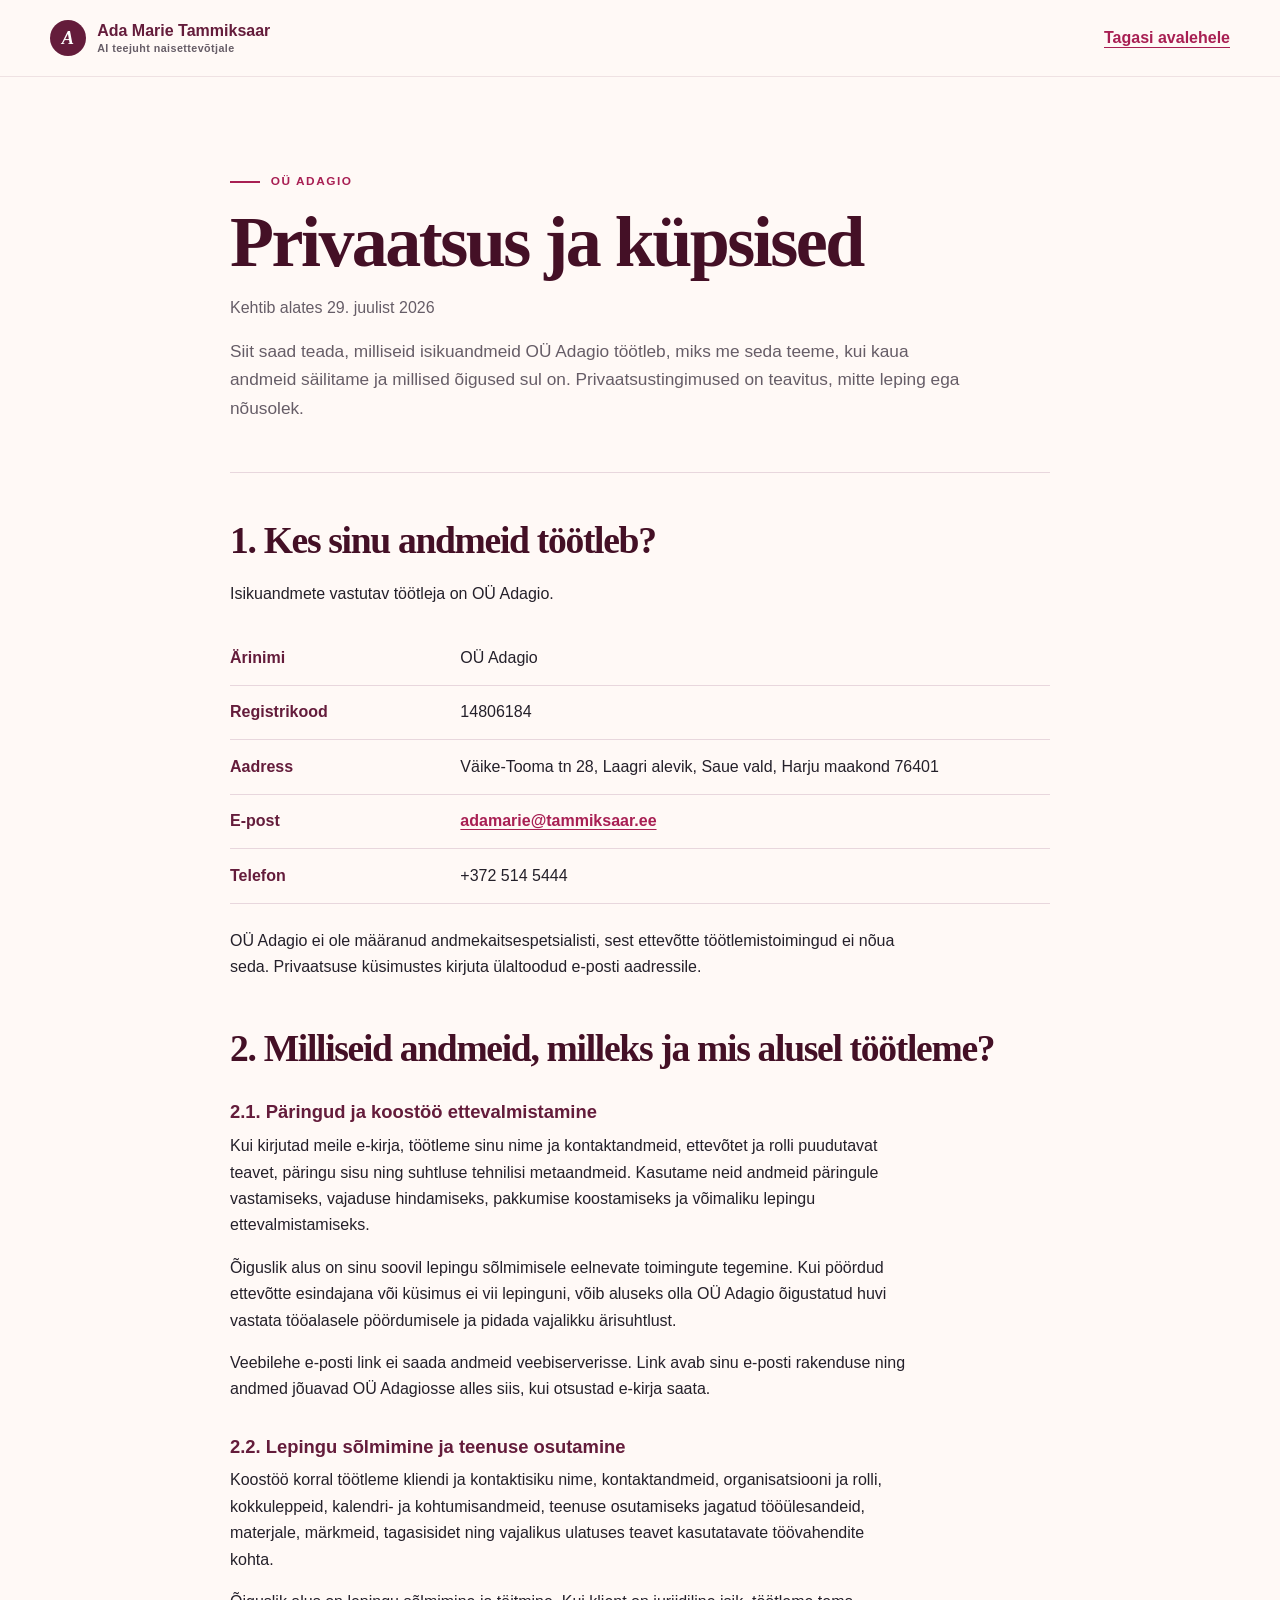
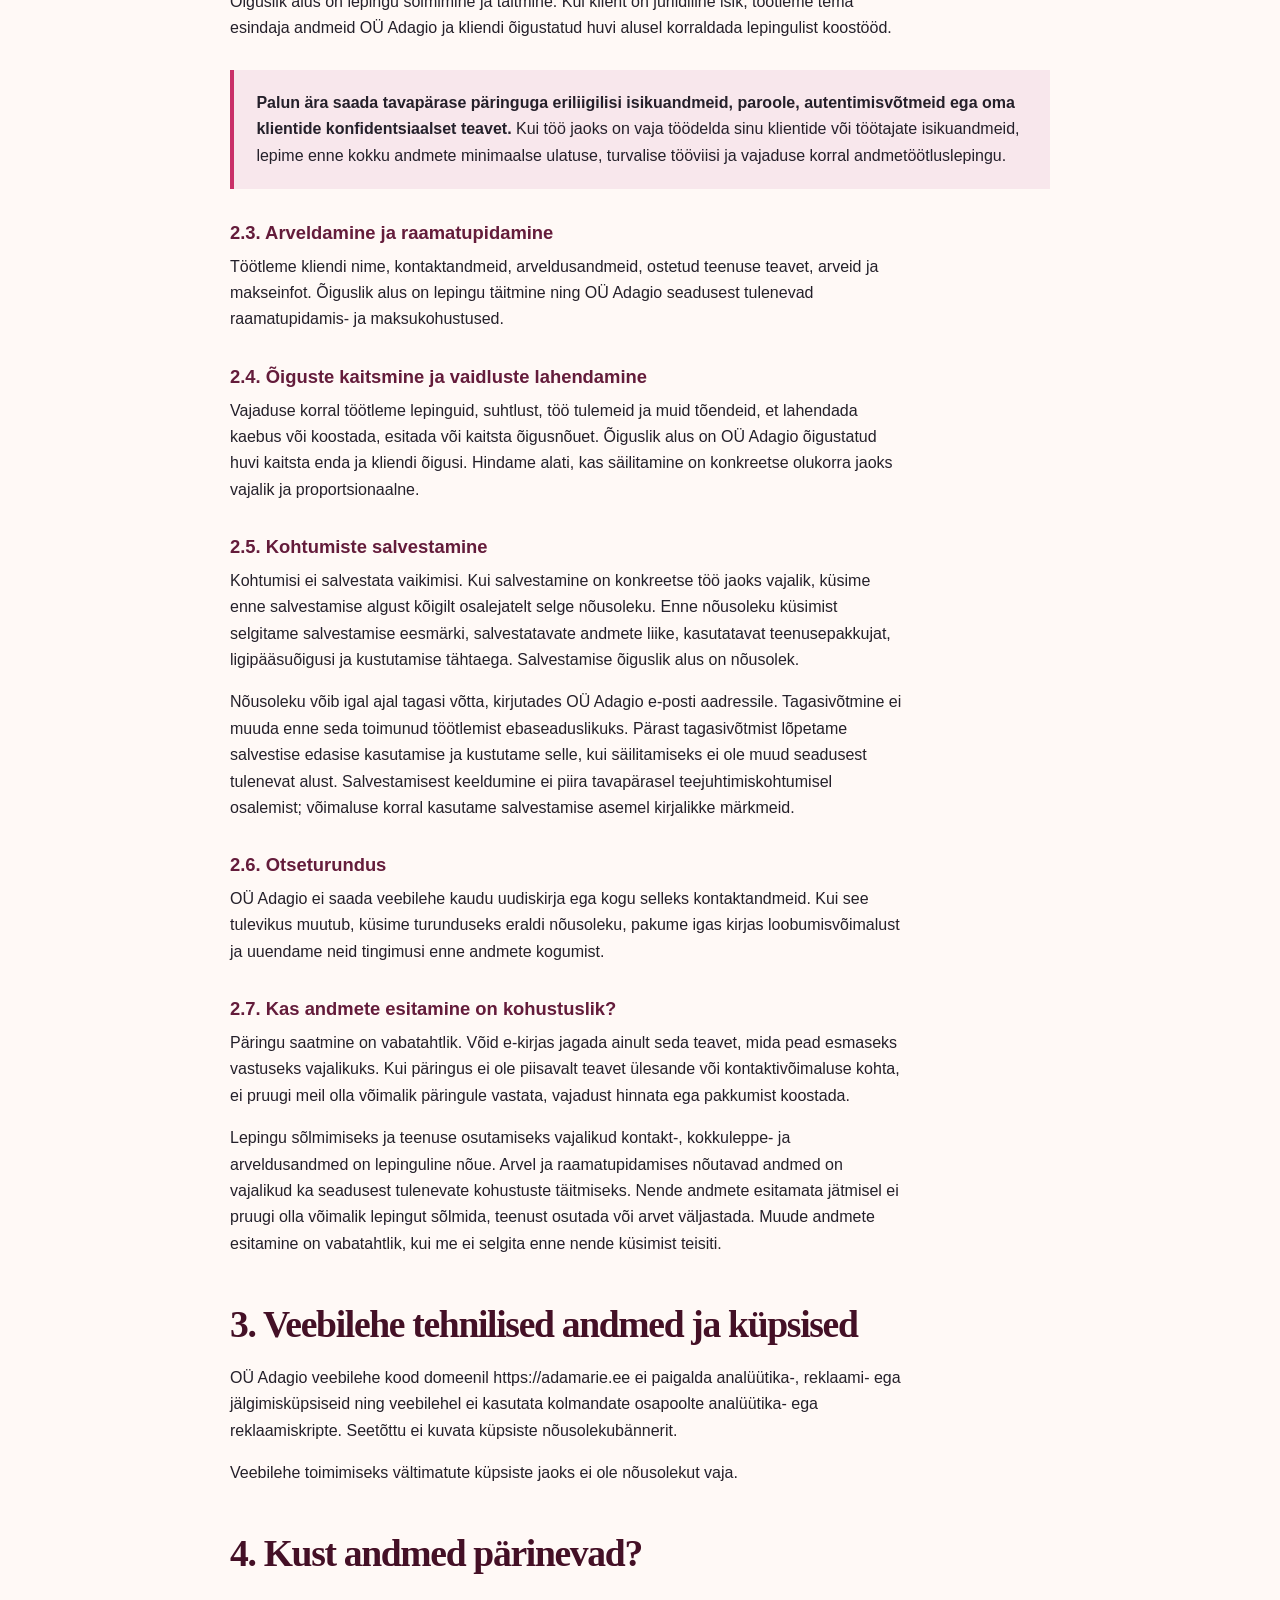
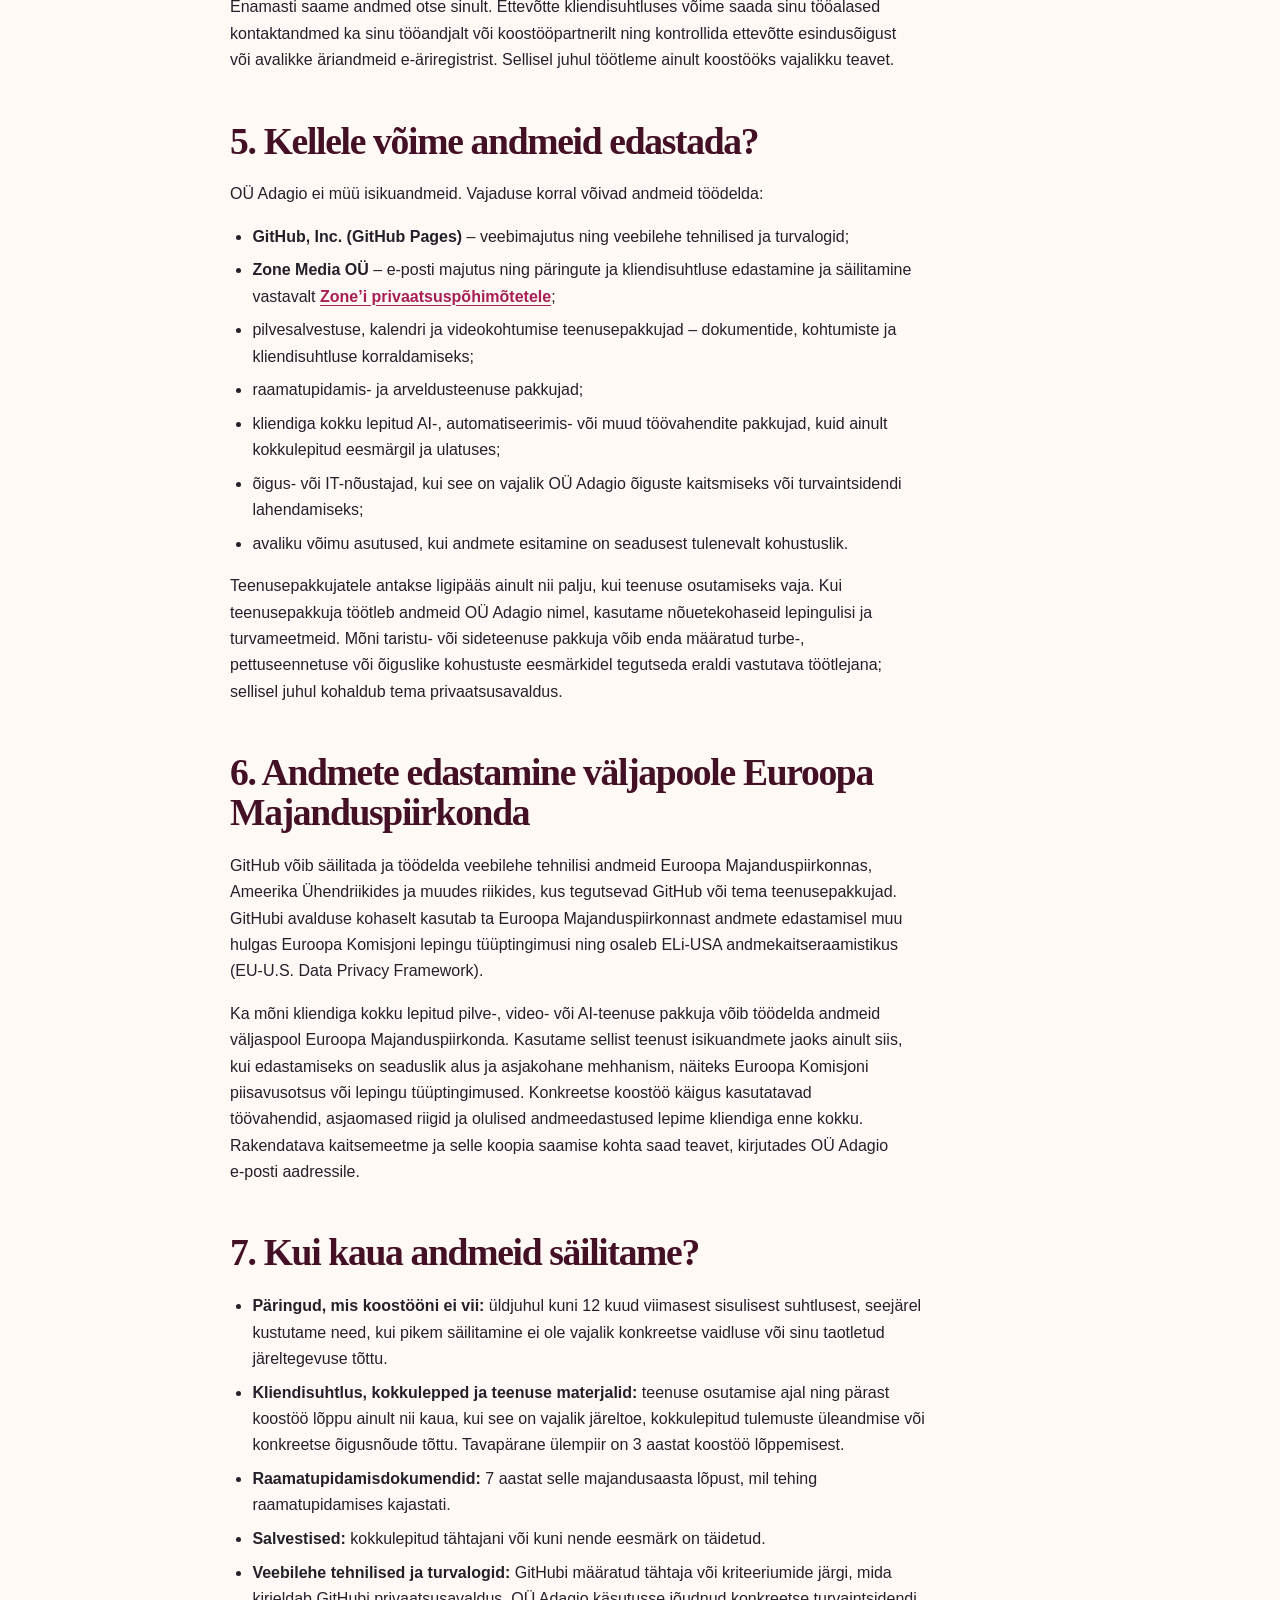
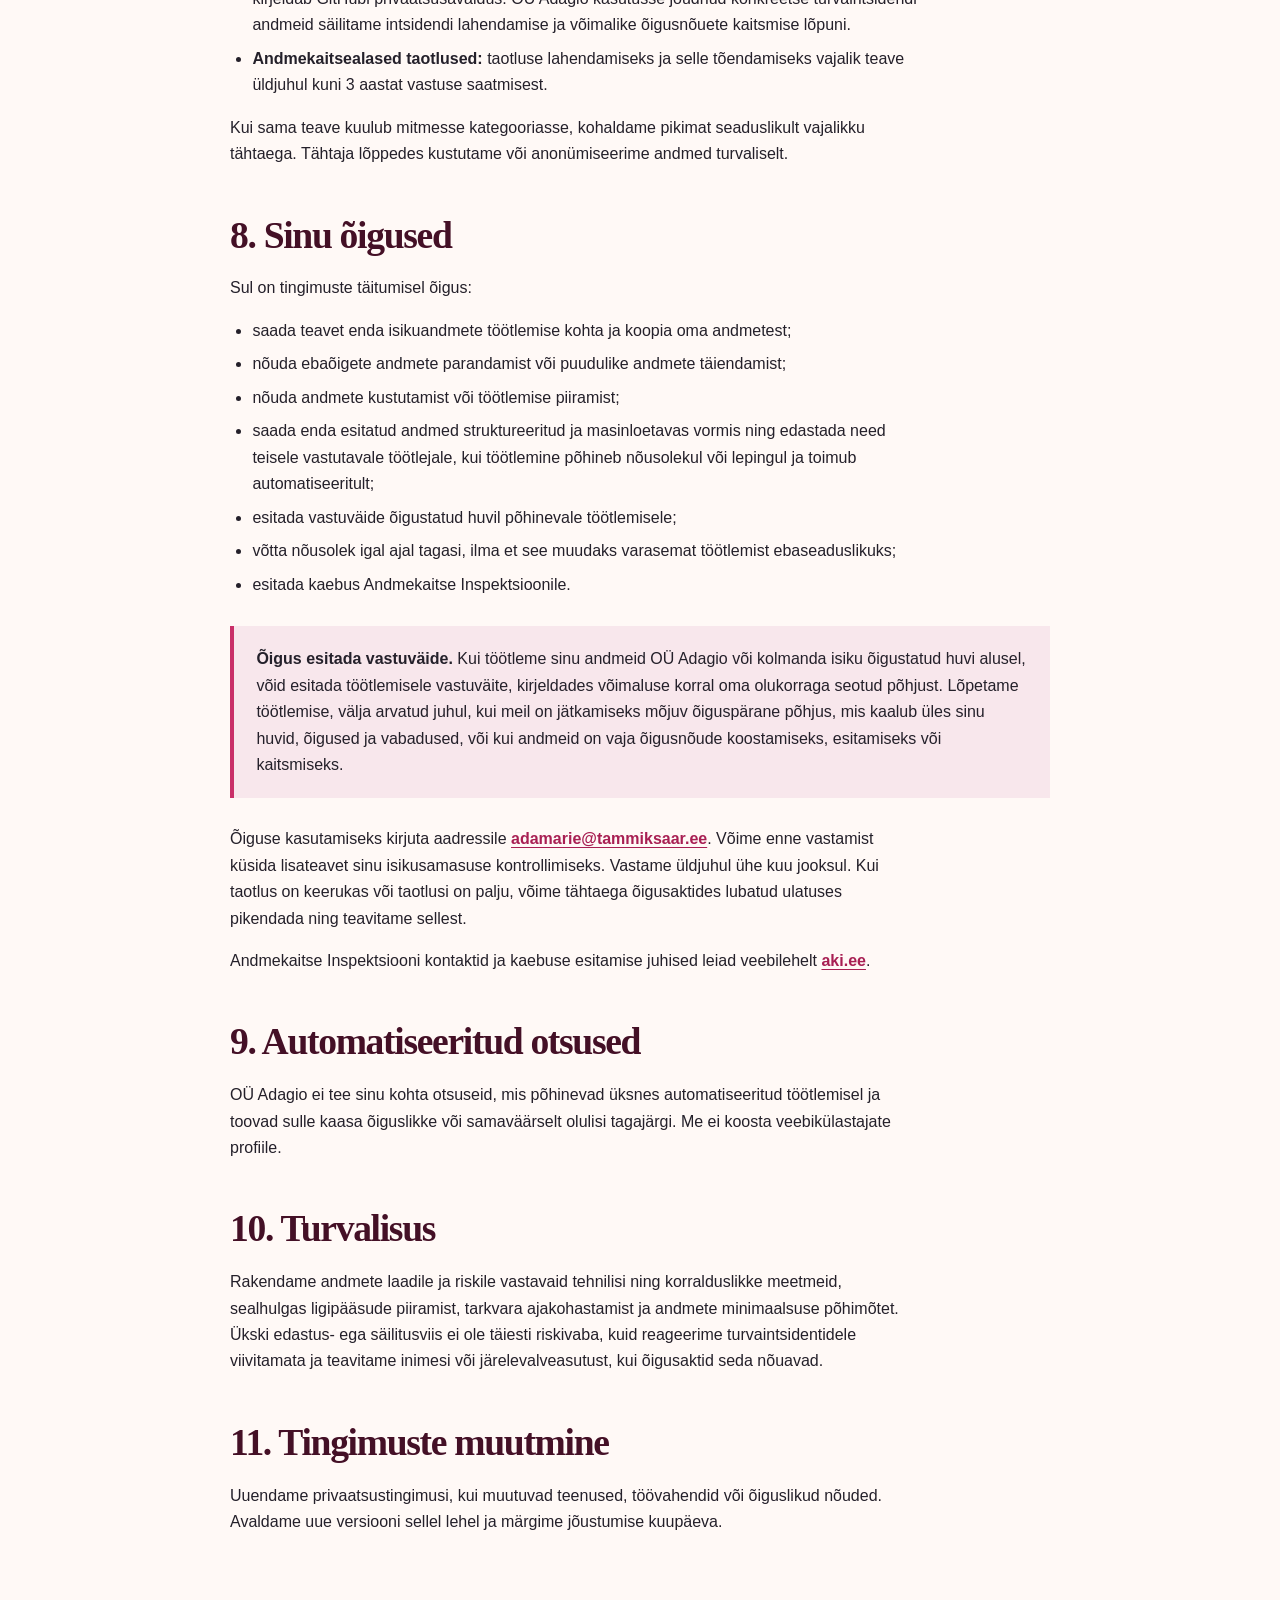
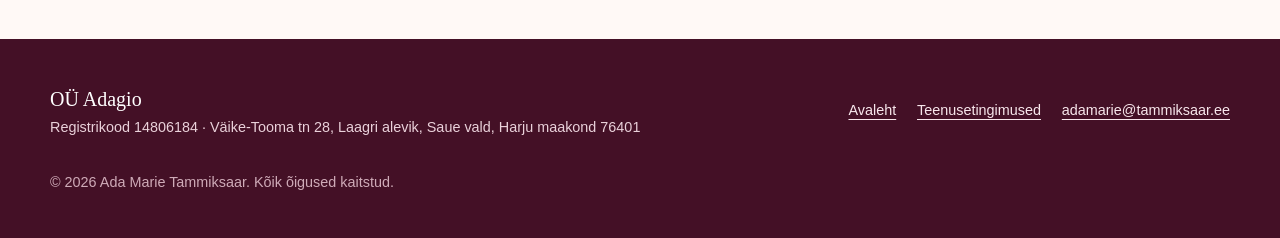
==== privaatsus.html @ 2cae9fe2 "Update index, privacy, and service terms: Revise titles and descriptions for clarity and consistency" ====
<!doctype html>
<html lang="et">
  <head>
    <meta charset="utf-8" />
    <meta name="viewport" content="width=device-width, initial-scale=1" />
    <title>Privaatsus ja küpsised | Ada Marie Tammiksaar</title>
    <meta
      name="description"
      content="OÜ Adagio privaatsustingimused: kuidas töötleme päringute, kliendisuhtluse, teenuse osutamise ja veebilehe kasutamisega seotud isikuandmeid."
    />
    <link rel="canonical" href="https://adamarie.ee/privaatsus.html" />
    <meta name="robots" content="index,follow" />
    <meta name="theme-color" content="#641C3B" />
    <link rel="icon" href="/favicon.ico" sizes="32x32" />
    <link rel="icon" href="/favicon.svg" type="image/svg+xml" />
    <link rel="apple-touch-icon" href="/apple-touch-icon.png" />
    <link rel="manifest" href="/site.webmanifest" />
    <link rel="stylesheet" href="ai-teejuht-koduleht.css" />
  </head>

  <body>
    <a class="skip-link" href="#sisu">Liigu põhisisu juurde</a>

    <header class="site-header">
      <div class="container nav-wrap">
        <a
          class="brand"
          href="index.html"
          aria-label="Ada Marie Tammiksaar – avalehele"
        >
          <span class="brand-mark" aria-hidden="true">A</span>
          <span class="brand-text">
            Ada Marie Tammiksaar
            <small>AI teejuht naisettevõtjale</small>
          </span>
        </a>
        <span></span>
        <a class="text-link" href="index.html">Tagasi avalehele</a>
      </div>
    </header>

    <main class="legal-main" id="sisu">
      <article class="container legal">
        <header class="legal-header">
          <p class="eyebrow">OÜ Adagio</p>
          <h1>Privaatsus ja küpsised</h1>
          <p class="legal-updated">Kehtib alates 29. juulist 2026</p>
          <p class="legal-summary">
            Siit saad teada, milliseid isikuandmeid OÜ Adagio töötleb, miks me
            seda teeme, kui kaua andmeid säilitame ja millised õigused sul on.
            Privaatsustingimused on teavitus, mitte leping ega nõusolek.
          </p>
        </header>

        <h2>1. Kes sinu andmeid töötleb?</h2>
        <p>Isikuandmete vastutav töötleja on OÜ Adagio.</p>
        <dl class="legal-data">
          <div>
            <dt>Ärinimi</dt>
            <dd>OÜ Adagio</dd>
          </div>
          <div>
            <dt>Registrikood</dt>
            <dd>14806184</dd>
          </div>
          <div>
            <dt>Aadress</dt>
            <dd>
              Väike-Tooma tn 28, Laagri alevik, Saue vald, Harju maakond 76401
            </dd>
          </div>
          <div>
            <dt>E-post</dt>
            <dd>
              <a href="mailto:adamarie@tammiksaar.ee">adamarie@tammiksaar.ee</a>
            </dd>
          </div>
          <div>
            <dt>Telefon</dt>
            <dd>+372 514 5444</dd>
          </div>
        </dl>
        <p>
          OÜ Adagio ei ole määranud andmekaitsespetsialisti, sest ettevõtte
          töötlemistoimingud ei nõua seda. Privaatsuse küsimustes kirjuta
          ülaltoodud e-posti aadressile.
        </p>

        <h2>2. Milliseid andmeid, milleks ja mis alusel töötleme?</h2>

        <h3>2.1. Päringud ja koostöö ettevalmistamine</h3>
        <p>
          Kui kirjutad meile e-kirja, töötleme sinu nime ja kontaktandmeid,
          ettevõtet ja rolli puudutavat teavet, päringu sisu ning suhtluse
          tehnilisi metaandmeid. Kasutame neid andmeid päringule vastamiseks,
          vajaduse hindamiseks, pakkumise koostamiseks ja võimaliku lepingu
          ettevalmistamiseks.
        </p>
        <p>
          Õiguslik alus on sinu soovil lepingu sõlmimisele eelnevate toimingute
          tegemine. Kui pöördud ettevõtte esindajana või küsimus ei vii
          lepinguni, võib aluseks olla OÜ Adagio õigustatud huvi vastata
          tööalasele pöördumisele ja pidada vajalikku ärisuhtlust.
        </p>
        <p>
          Veebilehe e-posti link ei saada andmeid veebiserverisse. Link avab
          sinu e-posti rakenduse ning andmed jõuavad OÜ Adagiosse alles siis,
          kui otsustad e-kirja saata.
        </p>

        <h3>2.2. Lepingu sõlmimine ja teenuse osutamine</h3>
        <p>
          Koostöö korral töötleme kliendi ja kontaktisiku nime, kontaktandmeid,
          organisatsiooni ja rolli, kokkuleppeid, kalendri- ja kohtumisandmeid,
          teenuse osutamiseks jagatud tööülesandeid, materjale, märkmeid,
          tagasisidet ning vajalikus ulatuses teavet kasutatavate töövahendite
          kohta.
        </p>
        <p>
          Õiguslik alus on lepingu sõlmimine ja täitmine. Kui klient on
          juriidiline isik, töötleme tema esindaja andmeid OÜ Adagio ja kliendi
          õigustatud huvi alusel korraldada lepingulist koostööd.
        </p>
        <div class="legal-note">
          <strong
            >Palun ära saada tavapärase päringuga eriliigilisi isikuandmeid,
            paroole, autentimisvõtmeid ega oma klientide konfidentsiaalset
            teavet.</strong
          >
          Kui töö jaoks on vaja töödelda sinu klientide või töötajate
          isikuandmeid, lepime enne kokku andmete minimaalse ulatuse, turvalise
          tööviisi ja vajaduse korral andmetöötluslepingu.
        </div>

        <h3>2.3. Arveldamine ja raamatupidamine</h3>
        <p>
          Töötleme kliendi nime, kontaktandmeid, arveldusandmeid, ostetud
          teenuse teavet, arveid ja makseinfot. Õiguslik alus on lepingu
          täitmine ning OÜ Adagio seadusest tulenevad raamatupidamis- ja
          maksukohustused.
        </p>

        <h3>2.4. Õiguste kaitsmine ja vaidluste lahendamine</h3>
        <p>
          Vajaduse korral töötleme lepinguid, suhtlust, töö tulemeid ja muid
          tõendeid, et lahendada kaebus või koostada, esitada või kaitsta
          õigusnõuet. Õiguslik alus on OÜ Adagio õigustatud huvi kaitsta enda ja
          kliendi õigusi. Hindame alati, kas säilitamine on konkreetse olukorra
          jaoks vajalik ja proportsionaalne.
        </p>

        <h3>2.5. Kohtumiste salvestamine</h3>
        <p>
          Kohtumisi ei salvestata vaikimisi. Kui salvestamine on konkreetse töö
          jaoks vajalik, küsime enne salvestamise algust kõigilt osalejatelt
          selge nõusoleku. Enne nõusoleku küsimist selgitame salvestamise
          eesmärki, salvestatavate andmete liike, kasutatavat teenusepakkujat,
          ligipääsuõigusi ja kustutamise tähtaega. Salvestamise õiguslik alus on
          nõusolek.
        </p>
        <p>
          Nõusoleku võib igal ajal tagasi võtta, kirjutades OÜ Adagio e-posti
          aadressile. Tagasivõtmine ei muuda enne seda toimunud töötlemist
          ebaseaduslikuks. Pärast tagasivõtmist lõpetame salvestise edasise
          kasutamise ja kustutame selle, kui säilitamiseks ei ole muud seadusest
          tulenevat alust. Salvestamisest keeldumine ei piira tavapärasel
          teejuhtimiskohtumisel osalemist; võimaluse korral kasutame salvestamise
          asemel kirjalikke märkmeid.
        </p>

        <h3>2.6. Otseturundus</h3>
        <p>
          OÜ Adagio ei saada veebilehe kaudu uudiskirja ega kogu selleks
          kontaktandmeid. Kui see tulevikus muutub, küsime turunduseks eraldi
          nõusoleku, pakume igas kirjas loobumisvõimalust ja uuendame neid
          tingimusi enne andmete kogumist.
        </p>
        <h3>2.7. Kas andmete esitamine on kohustuslik?</h3>
        <p>
          Päringu saatmine on vabatahtlik. Võid e-kirjas jagada ainult seda
          teavet, mida pead esmaseks vastuseks vajalikuks. Kui päringus ei ole
          piisavalt teavet ülesande või kontaktivõimaluse kohta, ei pruugi meil
          olla võimalik päringule vastata, vajadust hinnata ega pakkumist
          koostada.
        </p>
        <p>
          Lepingu sõlmimiseks ja teenuse osutamiseks vajalikud kontakt-,
          kokkuleppe- ja arveldusandmed on lepinguline nõue. Arvel ja
          raamatupidamises nõutavad andmed on vajalikud ka seadusest tulenevate
          kohustuste täitmiseks. Nende andmete esitamata jätmisel ei pruugi olla
          võimalik lepingut sõlmida, teenust osutada või arvet väljastada. Muude
          andmete esitamine on vabatahtlik, kui me ei selgita enne nende
          küsimist teisiti.
        </p>

        <h2>3. Veebilehe tehnilised andmed ja küpsised</h2>
        <p>
          OÜ Adagio veebilehe kood domeenil https://adamarie.ee ei paigalda
          analüütika-, reklaami- ega jälgimisküpsiseid ning veebilehel ei
          kasutata kolmandate osapoolte analüütika- ega reklaamiskripte.
          Seetõttu ei kuvata küpsiste nõusolekubännerit.
        </p>
        <p>
          Veebilehe toimimiseks vältimatute küpsiste jaoks ei ole nõusolekut
          vaja.
        </p>

        <h2>4. Kust andmed pärinevad?</h2>
        <p>
          Enamasti saame andmed otse sinult. Ettevõtte kliendisuhtluses võime
          saada sinu tööalased kontaktandmed ka sinu tööandjalt või
          koostööpartnerilt ning kontrollida ettevõtte esindusõigust või
          avalikke äriandmeid e-äriregistrist. Sellisel juhul töötleme ainult
          koostööks vajalikku teavet.
        </p>
        <h2>5. Kellele võime andmeid edastada?</h2>
        <p>
          OÜ Adagio ei müü isikuandmeid. Vajaduse korral võivad andmeid
          töödelda:
        </p>
        <ul>
          <li>
            <strong>GitHub, Inc. (GitHub Pages)</strong> – veebimajutus ning
            veebilehe tehnilised ja turvalogid;
          </li>
          <li>
            <strong>Zone Media OÜ</strong> – e-posti majutus ning päringute ja
            kliendisuhtluse edastamine ja säilitamine vastavalt
            <a
              href="https://www.zone.ee/et/zone-media-ou-privacy-policy/"
              target="_blank"
              rel="noopener noreferrer"
              >Zone’i privaatsuspõhimõtetele</a
            >;
          </li>
          <li>
            pilvesalvestuse, kalendri ja videokohtumise teenusepakkujad –
            dokumentide, kohtumiste ja kliendisuhtluse korraldamiseks;
          </li>
          <li>raamatupidamis- ja arveldusteenuse pakkujad;</li>
          <li>
            kliendiga kokku lepitud AI-, automatiseerimis- või muud töövahendite
            pakkujad, kuid ainult kokkulepitud eesmärgil ja ulatuses;
          </li>
          <li>
            õigus- või IT-nõustajad, kui see on vajalik OÜ Adagio õiguste
            kaitsmiseks või turvaintsidendi lahendamiseks;
          </li>
          <li>
            avaliku võimu asutused, kui andmete esitamine on seadusest
            tulenevalt kohustuslik.
          </li>
        </ul>
        <p>
          Teenusepakkujatele antakse ligipääs ainult nii palju, kui teenuse
          osutamiseks vaja. Kui teenusepakkuja töötleb andmeid OÜ Adagio nimel,
          kasutame nõuetekohaseid lepingulisi ja turvameetmeid. Mõni taristu-
          või sideteenuse pakkuja võib enda määratud turbe-, pettuseennetuse või
          õiguslike kohustuste eesmärkidel tegutseda eraldi vastutava
          töötlejana; sellisel juhul kohaldub tema privaatsusavaldus.
        </p>

        <h2>6. Andmete edastamine väljapoole Euroopa Majanduspiirkonda</h2>
        <p>
          GitHub võib säilitada ja töödelda veebilehe tehnilisi andmeid Euroopa
          Majanduspiirkonnas, Ameerika Ühendriikides ja muudes riikides, kus
          tegutsevad GitHub või tema teenusepakkujad. GitHubi avalduse kohaselt
          kasutab ta Euroopa Majanduspiirkonnast andmete edastamisel muu hulgas
          Euroopa Komisjoni lepingu tüüptingimusi ning osaleb ELi-USA
          andmekaitseraamistikus (EU-U.S. Data Privacy Framework).
        </p>
        <p>
          Ka mõni kliendiga kokku lepitud pilve-, video- või AI-teenuse pakkuja
          võib töödelda andmeid väljaspool Euroopa Majanduspiirkonda. Kasutame
          sellist teenust isikuandmete jaoks ainult siis, kui edastamiseks on
          seaduslik alus ja asjakohane mehhanism, näiteks Euroopa Komisjoni
          piisavusotsus või lepingu tüüptingimused. Konkreetse koostöö käigus
          kasutatavad töövahendid, asjaomased riigid ja olulised andmeedastused
          lepime kliendiga enne kokku. Rakendatava kaitsemeetme ja selle koopia
          saamise kohta saad teavet, kirjutades OÜ Adagio e-posti aadressile.
        </p>
        <h2>7. Kui kaua andmeid säilitame?</h2>
        <ul>
          <li>
            <strong>Päringud, mis koostööni ei vii:</strong> üldjuhul kuni 12
            kuud viimasest sisulisest suhtlusest, seejärel kustutame need, kui
            pikem säilitamine ei ole vajalik konkreetse vaidluse või sinu
            taotletud järeltegevuse tõttu.
          </li>
          <li>
            <strong>Kliendisuhtlus, kokkulepped ja teenuse materjalid:</strong>
            teenuse osutamise ajal ning pärast koostöö lõppu ainult nii kaua,
            kui see on vajalik järeltoe, kokkulepitud tulemuste üleandmise või
            konkreetse õigusnõude tõttu. Tavapärane ülempiir on 3 aastat koostöö
            lõppemisest.
          </li>
          <li>
            <strong>Raamatupidamisdokumendid:</strong> 7 aastat selle
            majandusaasta lõpust, mil tehing raamatupidamises kajastati.
          </li>
          <li>
            <strong>Salvestised:</strong> kokkulepitud tähtajani või kuni nende
            eesmärk on täidetud.
          </li>
          <li>
            <strong>Veebilehe tehnilised ja turvalogid:</strong> GitHubi
            määratud tähtaja või kriteeriumide järgi, mida kirjeldab GitHubi
            privaatsusavaldus. OÜ Adagio käsutusse jõudnud konkreetse
            turvaintsidendi andmeid säilitame intsidendi lahendamise ja
            võimalike õigusnõuete kaitsmise lõpuni.
          </li>
          <li>
            <strong>Andmekaitsealased taotlused:</strong> taotluse lahendamiseks
            ja selle tõendamiseks vajalik teave üldjuhul kuni 3 aastat vastuse
            saatmisest.
          </li>
        </ul>
        <p>
          Kui sama teave kuulub mitmesse kategooriasse, kohaldame pikimat
          seaduslikult vajalikku tähtaega. Tähtaja lõppedes kustutame või
          anonümiseerime andmed turvaliselt.
        </p>

        <h2>8. Sinu õigused</h2>
        <p>Sul on tingimuste täitumisel õigus:</p>
        <ul>
          <li>
            saada teavet enda isikuandmete töötlemise kohta ja koopia oma
            andmetest;
          </li>
          <li>
            nõuda ebaõigete andmete parandamist või puudulike andmete
            täiendamist;
          </li>
          <li>nõuda andmete kustutamist või töötlemise piiramist;</li>
          <li>
            saada enda esitatud andmed struktureeritud ja masinloetavas vormis
            ning edastada need teisele vastutavale töötlejale, kui töötlemine
            põhineb nõusolekul või lepingul ja toimub automatiseeritult;
          </li>
          <li>esitada vastuväide õigustatud huvil põhinevale töötlemisele;</li>
          <li>
            võtta nõusolek igal ajal tagasi, ilma et see muudaks varasemat
            töötlemist ebaseaduslikuks;
          </li>
          <li>esitada kaebus Andmekaitse Inspektsioonile.</li>
        </ul>
        <div class="legal-note">
          <strong>Õigus esitada vastuväide.</strong> Kui töötleme sinu andmeid
          OÜ Adagio või kolmanda isiku õigustatud huvi alusel, võid esitada
          töötlemisele vastuväite, kirjeldades võimaluse korral oma olukorraga
          seotud põhjust. Lõpetame töötlemise, välja arvatud juhul, kui meil on
          jätkamiseks mõjuv õiguspärane põhjus, mis kaalub üles sinu huvid,
          õigused ja vabadused, või kui andmeid on vaja õigusnõude koostamiseks,
          esitamiseks või kaitsmiseks.
        </div>
        <p>
          Õiguse kasutamiseks kirjuta aadressile
          <a href="mailto:adamarie@tammiksaar.ee">adamarie@tammiksaar.ee</a>.
          Võime enne vastamist küsida lisateavet sinu isikusamasuse
          kontrollimiseks. Vastame üldjuhul ühe kuu jooksul. Kui taotlus on
          keerukas või taotlusi on palju, võime tähtaega õigusaktides lubatud
          ulatuses pikendada ning teavitame sellest.
        </p>
        <p>
          Andmekaitse Inspektsiooni kontaktid ja kaebuse esitamise juhised leiad
          veebilehelt
          <a
            href="https://www.aki.ee/"
            target="_blank"
            rel="noopener noreferrer"
            >aki.ee</a
          >.
        </p>

        <h2>9. Automatiseeritud otsused</h2>
        <p>
          OÜ Adagio ei tee sinu kohta otsuseid, mis põhinevad üksnes
          automatiseeritud töötlemisel ja toovad sulle kaasa õiguslikke või
          samaväärselt olulisi tagajärgi. Me ei koosta veebikülastajate
          profiile.
        </p>

        <h2>10. Turvalisus</h2>
        <p>
          Rakendame andmete laadile ja riskile vastavaid tehnilisi ning
          korralduslikke meetmeid, sealhulgas ligipääsude piiramist, tarkvara
          ajakohastamist ja andmete minimaalsuse põhimõtet. Ükski edastus- ega
          säilitusviis ei ole täiesti riskivaba, kuid reageerime
          turvaintsidentidele viivitamata ja teavitame inimesi või
          järelevalveasutust, kui õigusaktid seda nõuavad.
        </p>
        <h2>11. Tingimuste muutmine</h2>
        <p>
          Uuendame privaatsustingimusi, kui muutuvad teenused, töövahendid või
          õiguslikud nõuded. Avaldame uue versiooni sellel lehel ja märgime
          jõustumise kuupäeva.
        </p>
      </article>
    </main>

    <footer class="site-footer">
      <div class="container footer-grid">
        <div>
          <div class="footer-brand">OÜ Adagio</div>
          <div>
            Registrikood 14806184 · Väike-Tooma tn 28, Laagri alevik, Saue vald,
            Harju maakond 76401
          </div>
        </div>
        <nav class="footer-links" aria-label="Jaluse lingid">
          <a href="index.html">Avaleht</a>
          <a href="teenusetingimused.html">Teenusetingimused</a>
          <a href="mailto:adamarie@tammiksaar.ee">adamarie@tammiksaar.ee</a>
        </nav>
        <p class="footer-meta">
          © 2026 Ada Marie Tammiksaar. Kõik õigused kaitstud.
        </p>
      </div>
    </footer>
  </body>
</html>
---- ai-teejuht-koduleht.css ----
/* Design tokens */

:root {
  --cream: #fff9f6;
  --paper: #fffdfb;
  --blush: #f8e7ec;
  --raspberry: #c92f68;
  --raspberry-dark: #a81f53;
  --berry: #641c3b;
  --berry-deep: #441026;
  --ink: #24202a;
  --muted: #665d67;
  --rose: #dfa5b8;
  --line: #e8d7dd;
  --white: #fff;
  --serif: "Iowan Old Style", "Palatino Linotype", Palatino, Georgia, serif;
  --sans: "Aptos", "Segoe UI", Helvetica, Arial, sans-serif;
  --shadow: 0 22px 60px rgba(68, 16, 38, .11);
  --content: 1180px;
}

/* Base */

*,
*::before,
*::after {
  box-sizing: border-box;
}

html {
  scroll-behavior: smooth;
  scroll-padding-top: 6.5rem;
}

body {
  margin: 0;
  color: var(--ink);
  background: var(--cream);
  font-family: var(--sans);
  font-size: 1rem;
  line-height: 1.65;
  -webkit-font-smoothing: antialiased;
  text-rendering: optimizeLegibility;
}

body.menu-open {
  overflow: hidden;
}

img,
svg {
  display: block;
  max-width: 100%;
}

button,
input,
textarea {
  font: inherit;
}

button,
a {
  -webkit-tap-highlight-color: transparent;
}

a {
  color: inherit;
}

/* Shared layout and typography */

.skip-link {
  position: fixed;
  z-index: 1000;
  top: .75rem;
  left: .75rem;
  padding: .7rem 1rem;
  color: var(--white);
  background: var(--berry);
  transform: translateY(-180%);
  transition: transform .2s ease;
}

.skip-link:focus {
  transform: translateY(0);
}

.container {
  width: min(calc(100% - 2.25rem), var(--content));
  margin-inline: auto;
}

.section {
  position: relative;
  padding: 5.5rem 0;
}

.section--paper {
  background: var(--paper);
}

.section--blush {
  background: var(--blush);
}

.section--berry {
  color: var(--white);
  background: var(--berry);
}

.eyebrow {
  display: inline-flex;
  align-items: center;
  gap: .65rem;
  margin: 0 0 1.1rem;
  color: var(--raspberry-dark);
  font-size: .74rem;
  font-weight: 800;
  letter-spacing: .13em;
  line-height: 1.3;
  text-transform: uppercase;
}

.eyebrow::before {
  width: 1.9rem;
  height: 2px;
  background: currentColor;
  content: "";
}

.section--berry .eyebrow {
  color: #ffd5e2;
}

h1,
h2,
h3,
p {
  margin-top: 0;
}

h1,
h2 {
  font-family: var(--serif);
  color: var(--berry-deep);
  font-weight: 600;
  letter-spacing: -.035em;
}

h1 {
  max-width: 12.5ch;
  margin-bottom: 1.35rem;
  font-size: clamp(2.65rem, 8.5vw, 5.6rem);
  line-height: .99;
}

h2 {
  max-width: 18ch;
  margin-bottom: 1.25rem;
  font-size: clamp(2.15rem, 5.5vw, 4rem);
  line-height: 1.06;
}

h3 {
  margin-bottom: .55rem;
  color: var(--berry);
  font-size: 1.15rem;
  line-height: 1.3;
}

.section--berry h2,
.section--berry h3 {
  color: var(--white);
}

.lead {
  max-width: 64ch;
  margin-bottom: 2rem;
  color: var(--muted);
  font-size: clamp(1.08rem, 2vw, 1.25rem);
  line-height: 1.62;
}

.section--berry .lead {
  color: #f7dfe7;
}

.button-row {
  display: flex;
  flex-wrap: wrap;
  align-items: center;
  gap: .8rem 1rem;
}

.button {
  display: inline-flex;
  min-height: 3.25rem;
  align-items: center;
  justify-content: center;
  gap: .55rem;
  padding: .84rem 1.2rem;
  border: 2px solid transparent;
  border-radius: .45rem;
  cursor: pointer;
  font-weight: 800;
  line-height: 1.15;
  text-align: center;
  text-decoration: none;
  transition: transform .18s ease, color .18s ease, background .18s ease, border-color .18s ease;
}

.button:hover {
  transform: translateY(-2px);
}

.button--primary {
  color: var(--white);
  background: var(--raspberry);
  box-shadow: 0 10px 24px rgba(201, 47, 104, .2);
}

.button--primary:hover {
  background: var(--raspberry-dark);
}

.button--secondary {
  color: var(--berry);
  border-color: var(--berry);
  background: transparent;
}

.button--secondary:hover {
  color: var(--white);
  background: var(--berry);
}

.button--light {
  color: var(--berry);
  background: var(--white);
}

.button--light:hover {
  color: var(--berry-deep);
  background: #fff0f5;
}

/* Shared links */

.text-link {
  display: inline-flex;
  align-items: center;
  gap: .3rem;
  color: var(--raspberry-dark);
  font-weight: 800;
  text-underline-offset: .22rem;
}

/* Keep the Nutikorv link close to its introduction and separate from the next paragraph. */
.case-copy .text-link {
  display: flex;
  width: fit-content;
  margin-top: -1.1rem;
}

.case-copy .text-link + p {
  margin-top: 2rem;
}

/* Header and navigation */

.site-header {
  position: sticky;
  z-index: 100;
  top: 0;
  border-bottom: 1px solid rgba(100, 28, 59, .1);
  background: rgba(255, 249, 246, .96);
  backdrop-filter: blur(10px);
}

.nav-wrap {
  display: grid;
  min-height: 4.75rem;
  grid-template-columns: 1fr auto auto;
  align-items: center;
  gap: .65rem;
}

.brand {
  display: inline-flex;
  min-width: 0;
  align-items: center;
  gap: .7rem;
  color: var(--berry);
  font-weight: 800;
  line-height: 1.1;
  text-decoration: none;
}

.brand-mark {
  display: grid;
  width: 2.25rem;
  height: 2.25rem;
  flex: 0 0 auto;
  place-items: center;
  border-radius: 50%;
  color: var(--white);
  background: var(--berry);
  font-family: var(--serif);
  font-size: 1.15rem;
  font-style: italic;
}

.brand-text {
  overflow: hidden;
  text-overflow: ellipsis;
  white-space: nowrap;
}

.brand small {
  display: none;
  margin-top: .2rem;
  color: var(--muted);
  font-size: .67rem;
  font-weight: 600;
  letter-spacing: .04em;
}

.nav-links {
  position: fixed;
  inset: 4.75rem 0 auto;
  display: none;
  max-height: calc(100vh - 4.75rem);
  padding: 1.5rem 1.125rem 2rem;
  border-bottom: 1px solid var(--line);
  overflow-y: auto;
  background: var(--cream);
  box-shadow: 0 20px 30px rgba(68, 16, 38, .08);
}

.nav-links.is-open {
  display: grid;
}

.nav-links a {
  padding: .8rem .2rem;
  border-bottom: 1px solid var(--line);
  color: var(--ink);
  font-weight: 700;
  text-decoration: none;
}

.nav-links a:hover {
  color: var(--raspberry-dark);
}

.nav-cta {
  min-height: 2.75rem;
  padding: .65rem .8rem;
  font-size: .82rem;
}

.menu-button {
  display: grid;
  width: 2.8rem;
  height: 2.8rem;
  place-items: center;
  border: 1px solid var(--line);
  border-radius: .4rem;
  color: var(--berry);
  background: var(--paper);
  cursor: pointer;
}

.menu-icon,
.menu-icon::before,
.menu-icon::after {
  width: 1.2rem;
  height: 2px;
  background: currentColor;
  content: "";
  transition: transform .2s ease;
}

.menu-icon {
  position: relative;
}

.menu-icon::before,
.menu-icon::after {
  position: absolute;
  left: 0;
}

.menu-icon::before {
  top: -.38rem;
}

.menu-icon::after {
  top: .38rem;
}

.menu-button[aria-expanded="true"] .menu-icon {
  background: transparent;
}

.menu-button[aria-expanded="true"] .menu-icon::before {
  top: 0;
  transform: rotate(45deg);
}

.menu-button[aria-expanded="true"] .menu-icon::after {
  top: 0;
  transform: rotate(-45deg);
}

/* Hero */

.hero {
  position: relative;
  padding: clamp(3.75rem, 8vw, 7.5rem) 0 5rem;
  overflow: hidden;
}

.hero::before {
  position: absolute;
  z-index: -1;
  top: 8%;
  right: -8rem;
  width: 23rem;
  height: 23rem;
  border: 1px solid var(--rose);
  border-radius: 50%;
  opacity: .42;
  content: "";
}

.hero-grid {
  display: grid;
  align-items: center;
  gap: 3.25rem;
}

.hero-copy {
  position: relative;
  z-index: 2;
}

.trust-line {
  display: flex;
  flex-wrap: wrap;
  gap: .4rem 1.2rem;
  margin: 1.65rem 0 0;
  padding: 0;
  color: var(--berry);
  font-size: .91rem;
  font-weight: 800;
  list-style: none;
}

.trust-line li {
  position: relative;
}

.trust-line li:not(:last-child)::after {
  position: absolute;
  right: -.72rem;
  color: var(--rose);
  content: "·";
}

.hero-visual {
  display: grid;
  width: 100%;
  max-width: 34rem;
  margin-left: auto;
  align-self: center;
}

.hero-portrait {
  position: static;
  width: 100%;
  height: auto;
  box-shadow: var(--shadow);
}

.hero-note {
  position: static;
  width: 100%;
  padding: 1.25rem 1.35rem;
  border-top: 4px solid var(--raspberry);
  color: var(--white);
  background: var(--berry);
  box-shadow: 0 15px 35px rgba(68, 16, 38, .18);
  font-family: var(--serif);
  font-size: 1.15rem;
  line-height: 1.35;
}

/* Workflow and introduction */

.workflow {
  display: grid;
  max-width: 980px;
  margin: 2.5rem auto 0;
  gap: 0;
}

.workflow-step {
  position: relative;
  display: grid;
  min-height: 7rem;
  grid-template-columns: 3.6rem 1fr;
  align-items: center;
  gap: 1rem;
  padding: .9rem 0;
  color: var(--berry);
}

.workflow-step:not(:last-child)::after {
  position: absolute;
  z-index: 0;
  top: calc(50% + 1.7rem);
  bottom: calc(-50% + 1.7rem);
  left: 1.75rem;
  width: 2px;
  background: var(--rose);
  content: "";
}

.workflow-dot {
  position: relative;
  z-index: 1;
  display: grid;
  width: 3.5rem;
  height: 3.5rem;
  place-items: center;
  border: 2px solid var(--raspberry);
  border-radius: 50%;
  background: var(--cream);
  font-family: var(--serif);
  font-size: 1.4rem;
  font-style: italic;
}

.workflow-step strong {
  display: block;
  font-size: 1.05rem;
}

.workflow-step span {
  color: var(--muted);
  font-size: .93rem;
}

.statement {
  display: grid;
  gap: 2.5rem;
}

.statement h2 {
  max-width: 16ch;
  margin-bottom: 0;
}

.statement-copy {
  align-self: end;
  max-width: 620px;
}

.manifesto-line {
  display: inline-block;
  margin-top: .75rem;
  padding: .45rem .7rem;
  color: var(--white);
  background: var(--berry);
  font-family: var(--serif);
  font-size: clamp(1.15rem, 2.5vw, 1.5rem);
  line-height: 1.3;
}

.situations {
  display: grid;
  margin-top: 3rem;
  border-top: 1px solid var(--line);
}

.situation {
  display: grid;
  gap: .45rem;
  padding: 1.6rem 0;
  border-bottom: 1px solid var(--line);
}

.situation-number {
  color: var(--raspberry-dark);
  font-family: var(--serif);
  font-size: 1.25rem;
  font-style: italic;
}

.situation p {
  max-width: 42ch;
  margin-bottom: 0;
  color: var(--muted);
}

.section-close {
  max-width: 870px;
  margin: 2.5rem 0 0;
  color: var(--berry);
  font-family: var(--serif);
  font-size: clamp(1.3rem, 3vw, 1.85rem);
  line-height: 1.4;
}

/* Examples */

.examples-intro {
  display: grid;
  gap: 1.5rem;
  align-items: end;
}

.examples-intro .lead {
  margin-bottom: 0;
}

.example-list {
  margin-top: 3.5rem;
  border-top: 1px solid var(--line);
}

.example-head {
  display: none;
}

.example {
  display: grid;
  gap: 1.35rem;
  padding: 2rem 0;
  border-bottom: 1px solid var(--line);
}

.example-title {
  align-content: start;
}

.example-title h3 {
  margin: 0;
  font-family: var(--serif);
  font-size: 1.45rem;
  font-weight: 600;
}

.example-detail {
  margin: 0;
}

.example-detail dt {
  margin-bottom: .25rem;
  color: var(--raspberry-dark);
  font-size: .72rem;
  font-weight: 900;
  letter-spacing: .1em;
  text-transform: uppercase;
}

.example-detail dd {
  margin: 0;
  color: var(--muted);
  line-height: 1.55;
}

.example-detail--control {
  padding-left: 1rem;
  border-left: 3px solid var(--raspberry);
}

.small-start {
  display: grid;
  gap: 2rem;
  align-items: center;
}

.small-start-note {
  position: relative;
  padding: 2rem 1.5rem 1.5rem;
  border-top: 1px solid var(--rose);
  border-bottom: 1px solid var(--rose);
  color: var(--berry);
  font-family: var(--serif);
  font-size: clamp(1.25rem, 3vw, 1.75rem);
  line-height: 1.45;
}

.small-start-note::before {
  position: absolute;
  top: -.75rem;
  left: 1rem;
  padding: 0 .5rem;
  color: var(--raspberry);
  background: var(--paper);
  font-size: 2rem;
  line-height: 1;
  content: "“";
}

/* Process and about */

.steps {
  display: grid;
  margin: 3rem 0;
  counter-reset: step;
}

.step {
  position: relative;
  padding: 1.6rem 0 1.6rem 4.5rem;
  border-top: 1px solid var(--line);
  counter-increment: step;
}

.step:last-child {
  border-bottom: 1px solid var(--line);
}

.step::before {
  position: absolute;
  top: 1.45rem;
  left: 0;
  color: var(--raspberry);
  font-family: var(--serif);
  font-size: 2.7rem;
  font-style: italic;
  line-height: 1;
  content: "0" counter(step);
}

.step p {
  max-width: 56ch;
  margin-bottom: 0;
  color: var(--muted);
}

.honesty {
  display: grid;
  gap: 1.25rem;
  padding: 1.5rem;
  border-left: 5px solid var(--raspberry);
  color: var(--white);
  background: var(--berry);
}

.honesty p {
  margin-bottom: 0;
}

.honesty p:first-child {
  font-family: var(--serif);
  font-size: 1.3rem;
}

.about-grid {
  display: grid;
  gap: 3rem;
  align-items: start;
}

.about-photo {
  position: relative;
  aspect-ratio: 4 / 3;
  overflow: hidden;
  background: var(--blush);
  box-shadow: var(--shadow);
}

.about-photo img {
  width: 100%;
  height: 100%;
  object-fit: cover;
}

.proof-list {
  margin-top: 2.5rem;
}

.proof-point {
  display: grid;
  grid-template-columns: 2rem 1fr;
  gap: .85rem;
  padding: 1.25rem 0;
  border-top: 1px solid var(--line);
}

.proof-point:last-child {
  border-bottom: 1px solid var(--line);
}

.proof-check {
  color: var(--raspberry);
  font-size: 1.3rem;
  font-weight: 900;
}

.proof-point p {
  margin-bottom: 0;
  color: var(--muted);
}

.credibility {
  display: inline-flex;
  align-items: center;
  gap: .65rem;
  margin-top: 1.5rem;
  padding: .55rem .8rem;
  color: var(--berry);
  border: 1px solid var(--rose);
  font-size: .84rem;
  font-weight: 900;
  letter-spacing: .04em;
  text-transform: uppercase;
}

.credibility::before {
  width: .65rem;
  height: .65rem;
  border-radius: 50%;
  background: var(--raspberry);
  content: "";
}

/* Case study */

.case-study {
  display: grid;
  align-items: center;
  gap: 2.5rem;
}

.device {
  position: relative;
  min-height: 0;
  padding: .65rem;
  border: 1px solid #c8b5bc;
  border-radius: 1.5rem;
  background: var(--ink);
  box-shadow: var(--shadow);
}

.device::before {
  position: absolute;
  z-index: 2;
  top: .3rem;
  left: 50%;
  width: 3.5rem;
  height: .22rem;
  border-radius: 99px;
  background: #6d666d;
  content: "";
  transform: translateX(-50%);
}

.device-screen {
  display: grid;
  height: auto;
  min-height: 0;
  place-items: center;
  padding: .75rem;
  border-radius: 1rem;
  color: var(--berry);
  background:
    linear-gradient(135deg, rgba(201,47,104,.08), transparent 45%),
    var(--paper);
}

.device-screen img {
  display: block;
  width: 100%;
  height: auto;
  border-radius: .5rem;
  object-fit: contain;
  object-position: top center;
  background: var(--paper);
}

/* Outcomes and pricing */

.checklist-grid {
  display: grid;
  gap: 3rem;
  align-items: start;
}

.checklist {
  margin: 0;
  padding: 0;
  list-style: none;
}

.checklist li {
  position: relative;
  padding: .85rem 0 .85rem 2.35rem;
  border-bottom: 1px solid var(--line);
}

.checklist li::before {
  position: absolute;
  top: .82rem;
  left: 0;
  display: grid;
  width: 1.45rem;
  height: 1.45rem;
  place-items: center;
  border: 1px solid var(--raspberry);
  border-radius: 50%;
  color: var(--raspberry-dark);
  font-size: .78rem;
  font-weight: 900;
  content: "✓";
}

.first-win {
  padding: 2rem;
  color: var(--white);
  background: var(--berry);
  font-family: var(--serif);
  font-size: clamp(1.4rem, 3.2vw, 2rem);
  line-height: 1.35;
}

.pricing {
  display: grid;
  gap: 1rem;
  margin-top: 3rem;
}

.price-card {
  position: relative;
  display: flex;
  flex-direction: column;
  padding: 1.75rem;
  border-top: 1px solid var(--line);
  background: var(--paper);
}

.price-card--primary {
  order: -1;
  border: 2px solid var(--raspberry);
  background: var(--white);
  box-shadow: var(--shadow);
}

.price-label {
  align-self: flex-start;
  margin: -.45rem 0 1.3rem;
  padding: .35rem .6rem;
  color: var(--white);
  background: var(--raspberry);
  font-size: .7rem;
  font-weight: 900;
  letter-spacing: .08em;
  text-transform: uppercase;
}

.price-card h3 {
  min-height: 2.8em;
  margin-bottom: 1rem;
  font-family: var(--serif);
  font-size: 1.55rem;
  font-weight: 600;
}

.price {
  margin-bottom: 1rem;
  color: var(--berry);
  font-size: 1.1rem;
  font-weight: 900;
}

.price-card p,
.price-card li {
  color: var(--muted);
  font-size: .95rem;
}

.price-card ul {
  margin: .25rem 0 1.25rem;
  padding-left: 1.2rem;
}

.price-card .button,
.price-card .text-link {
  margin-top: auto;
}

.scope-note {
  margin: 1.5rem 0 0;
  color: var(--muted);
  font-size: .92rem;
  text-align: center;
}

/* FAQ and enquiry */

.faq-list {
  margin-top: 2.5rem;
  border-top: 1px solid var(--line);
}

.faq-list details {
  border-bottom: 1px solid var(--line);
}

.faq-list summary {
  position: relative;
  display: flex;
  min-height: 72px;
  align-items: center;
  padding: 20px 64px 20px 0;
  color: var(--berry);
  cursor: pointer;
  font-weight: 800;
  list-style: none;
}

.faq-list summary::-webkit-details-marker {
  display: none;
}

.faq-list summary::marker {
  content: "";
}

/* Closed FAQ item: circle with a centered plus */
.faq-list summary::after {
  position: absolute;
  top: 50%;
  right: 8px;
  width: 28px;
  height: 28px;
  border: 1px solid #e9a4bd;
  border-radius: 50%;
  box-sizing: border-box;
  content: "";
  transform: translateY(-50%);
  background:
    linear-gradient(#b31858, #b31858) center / 12px 2px no-repeat,
    linear-gradient(#b31858, #b31858) center / 2px 12px no-repeat;
}

/* Open FAQ item: circle with a centered minus */
.faq-list details[open] summary::after {
  content: "";
  background:
    linear-gradient(#b31858, #b31858) center / 12px 2px no-repeat;
}

.faq-list details p {
  max-width: 70ch;
  margin-bottom: 0;
  padding: 0 3rem 1.4rem 0;
  color: var(--muted);
}

.enquiry-grid {
  display: grid;
  gap: 3rem;
  align-items: start;
}

.contact-card {
  position: relative;
  padding: clamp(1.25rem, 4vw, 2rem);
  overflow: hidden;
  color: var(--ink);
  border-top: 5px solid var(--raspberry);
  border-radius: .45rem;
  background: var(--paper);
  box-shadow: var(--shadow);
}

.contact-kicker {
  margin: 0 0 .3rem;
  color: var(--raspberry-dark);
  font-size: .74rem;
  font-weight: 900;
  letter-spacing: .11em;
  line-height: 1.3;
  text-transform: uppercase;
}

.contact-card h3 {
  margin: 0;
  color: var(--berry-deep);
  font-family: var(--serif);
  font-size: clamp(1.9rem, 5vw, 2.6rem);
  font-weight: 600;
  letter-spacing: -.025em;
  line-height: 1.08;
}

.contact-intro {
  margin: 1rem 0 1.35rem;
  color: var(--muted);
  line-height: 1.6;
}

.contact-primary {
  width: 100%;
}

.contact-primary span {
  display: inline-block;
  margin-left: .35rem;
  transition: transform .18s ease;
}

.contact-primary:hover span {
  transform: translateX(.25rem);
}

.contact-expectation {
  display: flex;
  gap: .55rem;
  align-items: center;
  margin: .8rem 0 1.35rem;
  color: var(--berry);
  font-size: .86rem;
  font-weight: 800;
}

.contact-expectation::before {
  width: .55rem;
  height: .55rem;
  flex: none;
  border-radius: 50%;
  background: var(--raspberry);
  content: "";
}

.contact-address {
  display: grid;
  gap: .7rem;
  padding: 1rem;
  border: 1px solid var(--line);
  background: var(--blush);
}

.contact-address-label {
  color: var(--raspberry-dark);
  font-size: .7rem;
  font-weight: 900;
  letter-spacing: .1em;
  line-height: 1.3;
  text-transform: uppercase;
}

.contact-address a {
  color: var(--raspberry-dark);
  overflow-wrap: anywhere;
  font-size: clamp(1rem, 4vw, 1.2rem);
  font-weight: 800;
  text-underline-offset: .18rem;
}

.contact-privacy {
  margin: .8rem 0 0;
  color: var(--muted);
  font-size: .78rem;
  line-height: 1.5;
}

.contact-privacy a {
  color: var(--raspberry-dark);
  font-weight: 800;
  text-underline-offset: .18rem;
}

.contact-address .copy-email {
  min-height: 2.8rem;
  padding: .55rem .8rem;
  color: var(--berry);
  border: 1px solid var(--rose);
  border-radius: .3rem;
  cursor: pointer;
  background: var(--paper);
  font-size: .78rem;
  font-weight: 900;
  line-height: 1.2;
}

.contact-address .copy-email:hover {
  color: var(--white);
  border-color: var(--berry);
  background: var(--berry);
}

.contact-address .copy-email:focus-visible {
  outline: 3px solid var(--berry-deep);
  outline-offset: 2px;
}

.contact-status {
  min-height: 1.5rem;
  margin: .75rem 0 0;
  color: var(--berry);
  font-size: .88rem;
  font-weight: 800;
}

.contact-status:empty {
  display: none;
}

.contact-status[data-state="error"] {
  color: var(--raspberry-dark);
}

.contact-status[data-state="success"] {
  color: #276044;
}

/* Footer */

.site-footer {
  padding: 2.7rem 0;
  color: #ead1da;
  background: var(--berry-deep);
  font-size: .9rem;
}

.footer-grid {
  display: grid;
  gap: 2rem;
}

.footer-brand {
  color: var(--white);
  font-family: var(--serif);
  font-size: 1.25rem;
}

.footer-links {
  display: flex;
  flex-wrap: wrap;
  gap: .75rem 1.3rem;
}

.footer-links a {
  color: #f8e7ec;
  text-underline-offset: .22rem;
}

.footer-meta {
  margin: 0;
  color: #cfabb8;
}

/* Legal pages */

.legal-main {
  padding: clamp(3rem, 7vw, 5.5rem) 0;
}

.legal {
  max-width: 820px;
}

.legal-header {
  margin-bottom: 3rem;
  padding-bottom: 2rem;
  border-bottom: 1px solid var(--line);
}

.legal-header h1 {
  max-width: 18ch;
  margin-bottom: 1rem;
  font-size: clamp(2.5rem, 7vw, 4.5rem);
}

.legal-updated,
.legal-summary {
  color: var(--muted);
}

.legal-summary {
  max-width: 68ch;
  font-size: 1.08rem;
}

.legal h2 {
  max-width: none;
  margin-top: 3rem;
  font-family: var(--serif);
  font-size: clamp(1.65rem, 4vw, 2.35rem);
}

.legal h3 {
  margin-top: 2rem;
}

.legal p,
.legal li,
.legal dd {
  max-width: 76ch;
}

.legal ul,
.legal ol {
  padding-left: 1.4rem;
}

.legal li + li {
  margin-top: .45rem;
}

.legal-data {
  margin: 1.5rem 0;
}

.legal-data div {
  display: grid;
  padding: .85rem 0;
  border-bottom: 1px solid var(--line);
}

.legal-data dt {
  color: var(--berry);
  font-weight: 800;
}

.legal-data dd {
  margin: .2rem 0 0;
}

.legal-note,
.legal-template {
  margin: 1.75rem 0;
  padding: 1.25rem 1.4rem;
  border-left: 4px solid var(--raspberry);
  background: var(--blush);
}

.legal-template {
  white-space: pre-line;
}

.legal a {
  color: var(--raspberry-dark);
  font-weight: 700;
  text-underline-offset: .18rem;
}

/* Focus and motion */

:focus-visible {
  outline: 3px solid var(--white);
  outline-offset: 3px;
  box-shadow: 0 0 0 6px var(--berry-deep);
}

html.reveal-enabled [data-reveal] {
  opacity: 0;
  transform: translateY(18px);
  transition: opacity .55s ease, transform .55s ease;
}

html.reveal-enabled [data-reveal].is-visible {
  opacity: 1;
  transform: translateY(0);
}

/* Tablet */

@media (min-width: 720px) {
  .device {
    min-height: 28rem;
    padding: 1rem;
    border-radius: 2.1rem;
  }

  .device::before {
    top: .45rem;
    width: 5rem;
    height: .32rem;
  }

  .device-screen {
    height: 100%;
    min-height: 26rem;
    padding: 2rem;
    border-radius: 1.35rem;
  }

  .device-screen img {
    width: 100%;
    height: 100%;
    border-radius: .75rem;
    object-fit: contain;
    object-position: top center;
  }

  .container {
    width: min(calc(100% - 4rem), var(--content));
  }

  .brand small {
    display: block;
  }

  .hero-grid,
  .statement,
  .examples-intro,
  .small-start,
  .about-grid,
  .case-study,
  .checklist-grid,
  .enquiry-grid {
    grid-template-columns: 1fr 1fr;
  }

  .situations {
    grid-template-columns: 1fr 1fr;
  }

  .situation:nth-child(odd) {
    padding-right: 2rem;
    border-right: 1px solid var(--line);
  }

  .situation:nth-child(even) {
    padding-left: 2rem;
  }

  .honesty {
    grid-template-columns: 1fr 1fr;
    padding: 2rem;
  }

  .steps {
    grid-template-columns: repeat(3, 1fr);
  }

  .step {
    padding: 5rem 2rem 1.5rem 0;
    border-top: 1px solid var(--line);
  }

  .step:not(:last-child) {
    border-right: 1px solid var(--line);
  }

  .step:not(:first-child) {
    padding-left: 2rem;
  }

  .step::before {
    top: 1.35rem;
    left: 0;
  }

  .step:not(:first-child)::before {
    left: 2rem;
  }

  .step:last-child {
    border-bottom: 0;
  }

  .pricing {
    grid-template-columns: repeat(2, 1fr);
  }

  .price-card--primary {
    grid-column: 1 / -1;
  }

  .footer-grid {
    grid-template-columns: 1fr auto;
    align-items: center;
  }

  .footer-meta {
    grid-column: 1 / -1;
  }

  .legal-data div {
    grid-template-columns: minmax(12rem, .35fr) 1fr;
    gap: 1.5rem;
  }

  .legal-data dd {
    margin: 0;
  }
}

/* Desktop */

@media (min-width: 1040px) {
  .nav-wrap {
    grid-template-columns: auto 1fr auto;
  }

  .nav-links {
    position: static;
    display: flex;
    justify-content: center;
    gap: 1.25rem;
    padding: 0;
    border: 0;
    overflow: visible;
    background: transparent;
    box-shadow: none;
  }

  .nav-links a {
    padding: .45rem 0;
    border: 0;
    font-size: .86rem;
  }

  .menu-button {
    display: none;
  }

  .nav-cta {
    min-height: 3rem;
    padding: .7rem 1rem;
    font-size: .87rem;
  }

  .hero-grid {
    grid-template-columns: 1.08fr .92fr;
    gap: 5rem;
  }

  .example {
    grid-template-columns: minmax(12rem, .75fr) repeat(3, 1fr);
  }

  .example-head {
    display: grid;
    grid-template-columns: minmax(12rem, .75fr) repeat(3, 1fr);
    gap: 1.35rem;
    padding: 1.5rem 0 .9rem;
    border-bottom: 1px solid var(--line);
  }

  .example-head-cell {
    color: var(--raspberry-dark);
    font-size: .72rem;
    font-weight: 900;
    letter-spacing: .1em;
    text-transform: uppercase;
  }

  .example .example-detail dt {
    position: absolute;
    width: 1px;
    height: 1px;
    margin: -1px;
    padding: 0;
    overflow: hidden;
    clip: rect(0 0 0 0);
    white-space: nowrap;
    border: 0;
  }

  .workflow {
    grid-template-columns: repeat(3, 1fr);
  }

  .workflow-step {
    grid-template-columns: 3.6rem 1fr;
    padding: .9rem 1rem;
  }

  .workflow-step:not(:last-child)::after {
    top: 50%;
    right: -1.75rem;
    bottom: auto;
    left: auto;
    width: 3.5rem;
    height: 2px;
  }

  .about-grid {
    grid-template-columns: .82fr 1.18fr;
    gap: 5rem;
  }

  .case-study {
    grid-template-columns: .82fr 1.18fr;
    gap: 5rem;
  }

  .case-copy {
    order: 2;
  }

  .device-wrap {
    order: 1;
  }

  .pricing {
    grid-template-columns: .92fr 1.16fr .92fr;
    align-items: stretch;
  }

  .price-card--primary {
    grid-column: auto;
    order: 2;
    transform: translateY(-.8rem);
  }

  .price-card:first-child {
    order: 1;
  }

  .price-card:last-child {
    order: 3;
  }
}

/* Small phones */

@media (max-width: 420px) {
  .nav-cta {
    max-width: 8.2rem;
    padding-inline: .6rem;
  }

  .brand-text {
    max-width: 7rem;
  }

  .button-row .button {
    width: 100%;
  }

}

/* Reduced motion */

@media (prefers-reduced-motion: reduce) {
  html {
    scroll-behavior: auto;
  }

  *,
  *::before,
  *::after {
    scroll-behavior: auto !important;
    transition-duration: .01ms !important;
    animation-duration: .01ms !important;
    animation-iteration-count: 1 !important;
  }

  html.reveal-enabled [data-reveal] {
    opacity: 1;
    transform: none;
  }
}
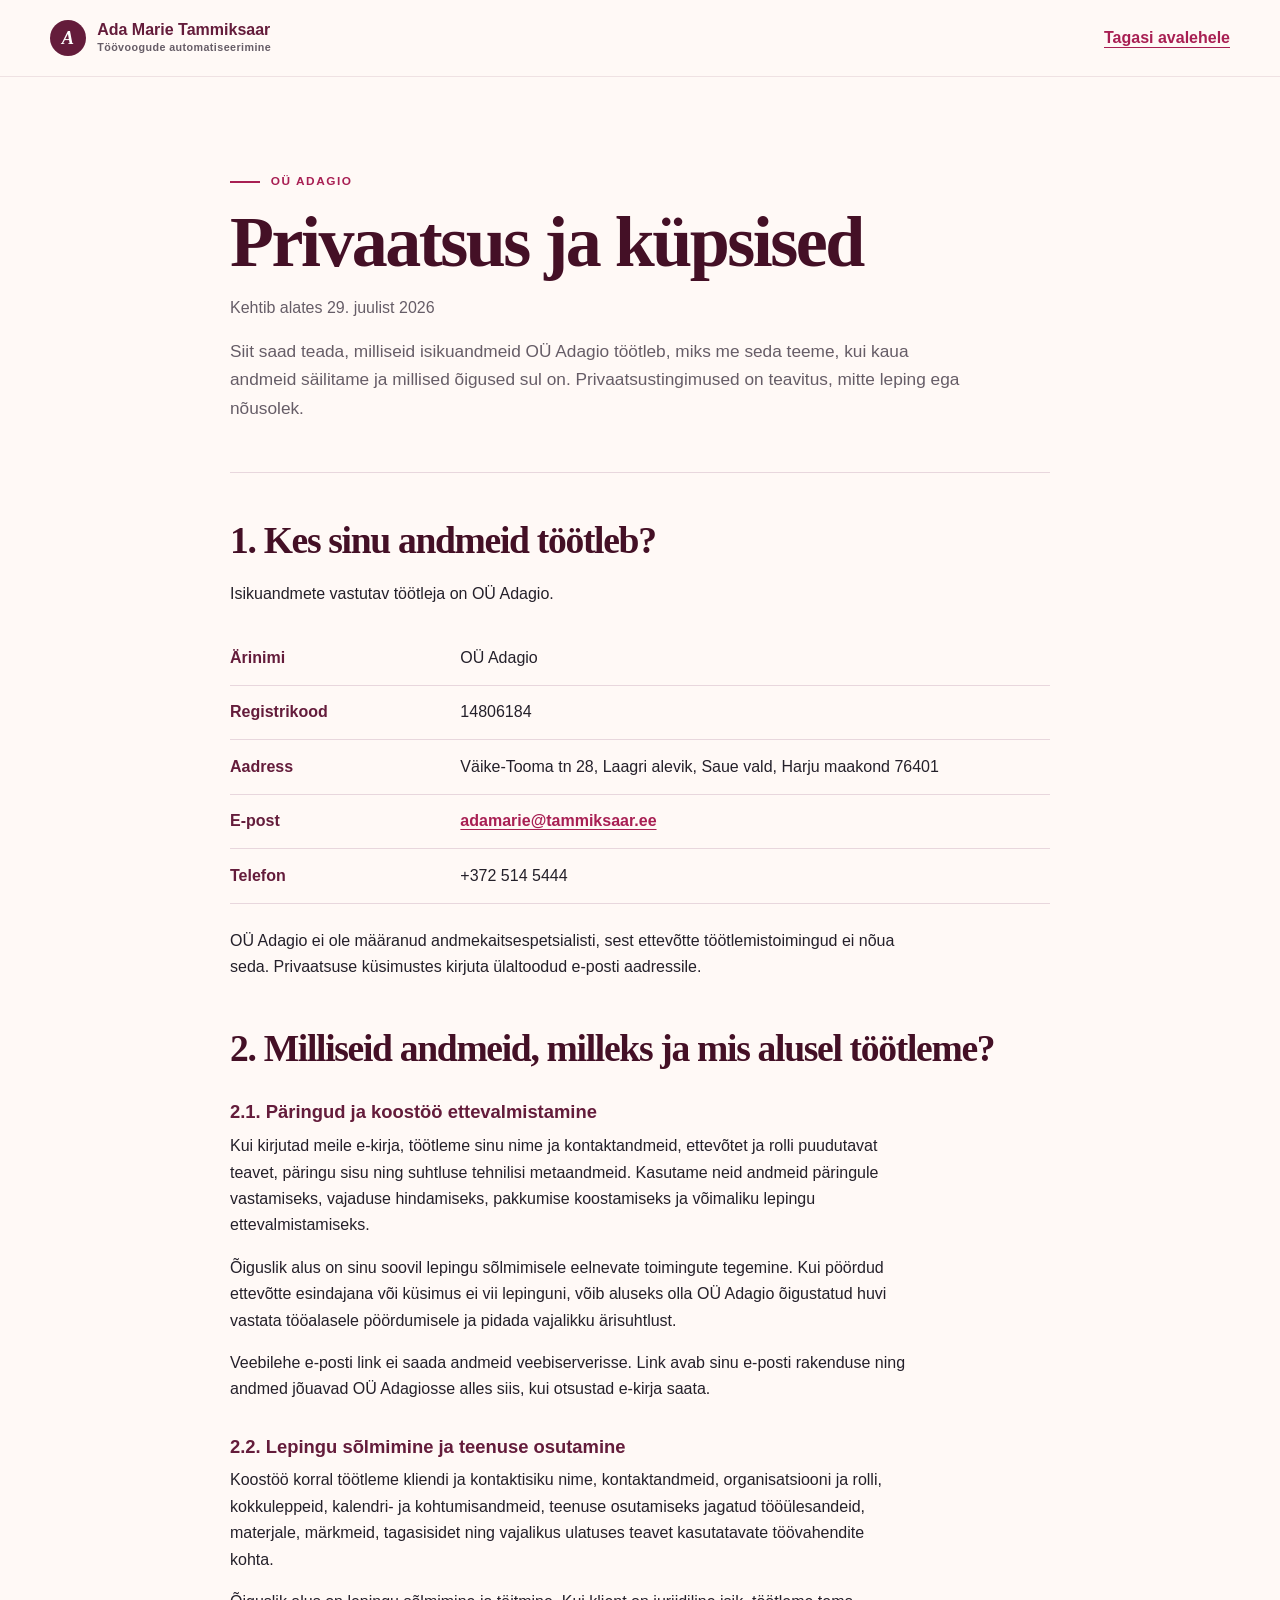
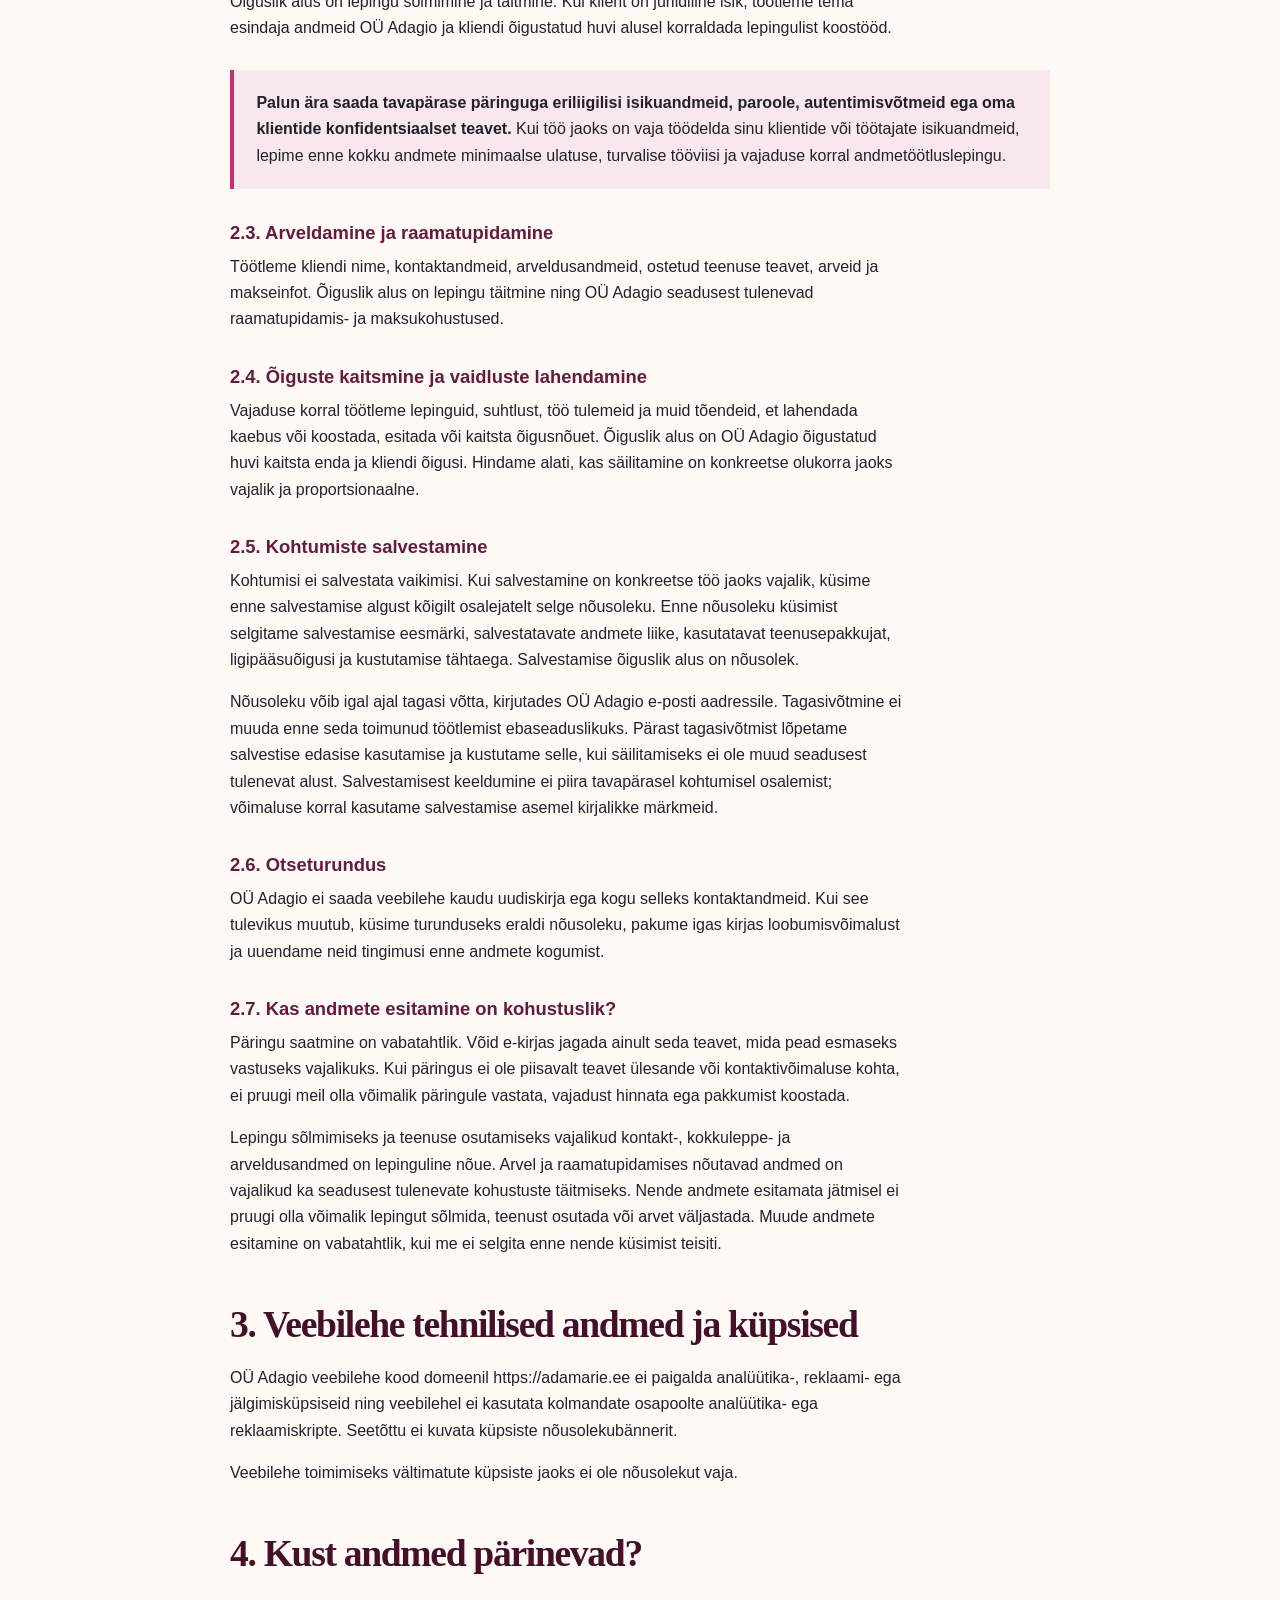
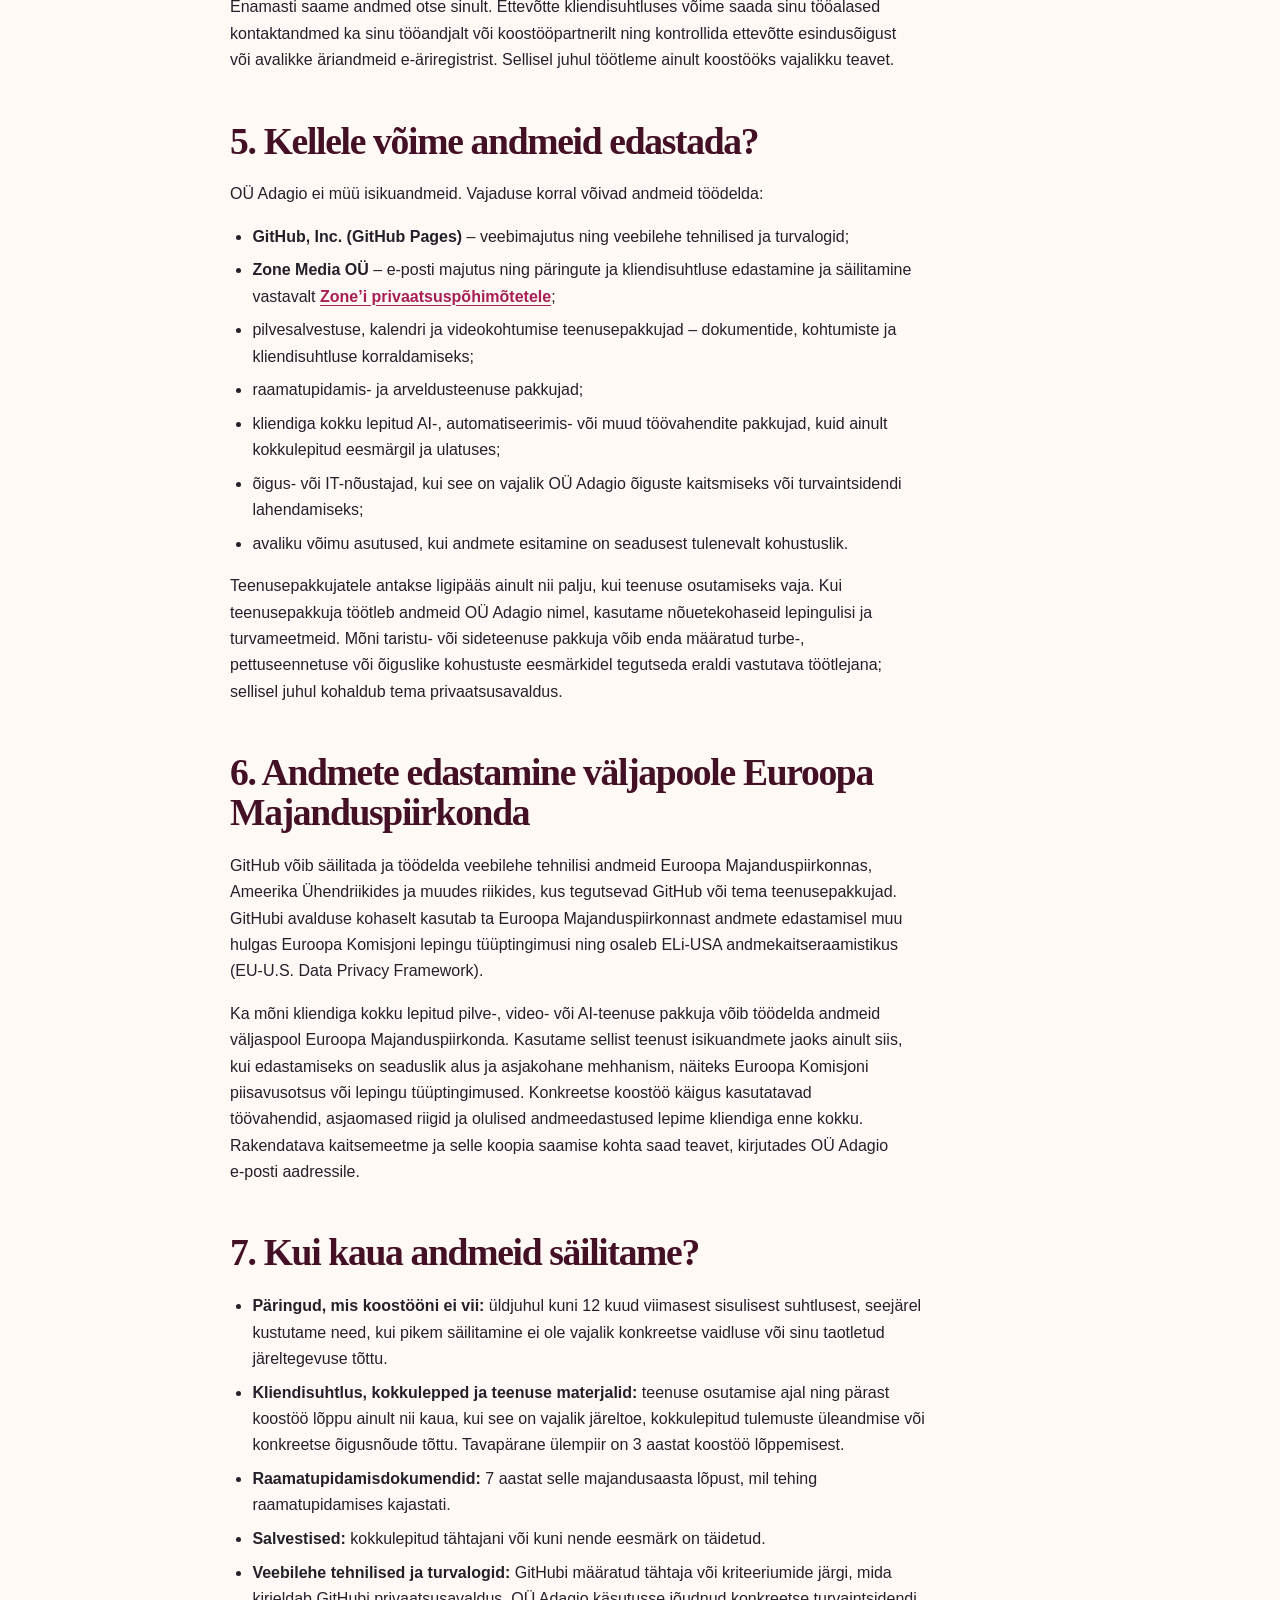
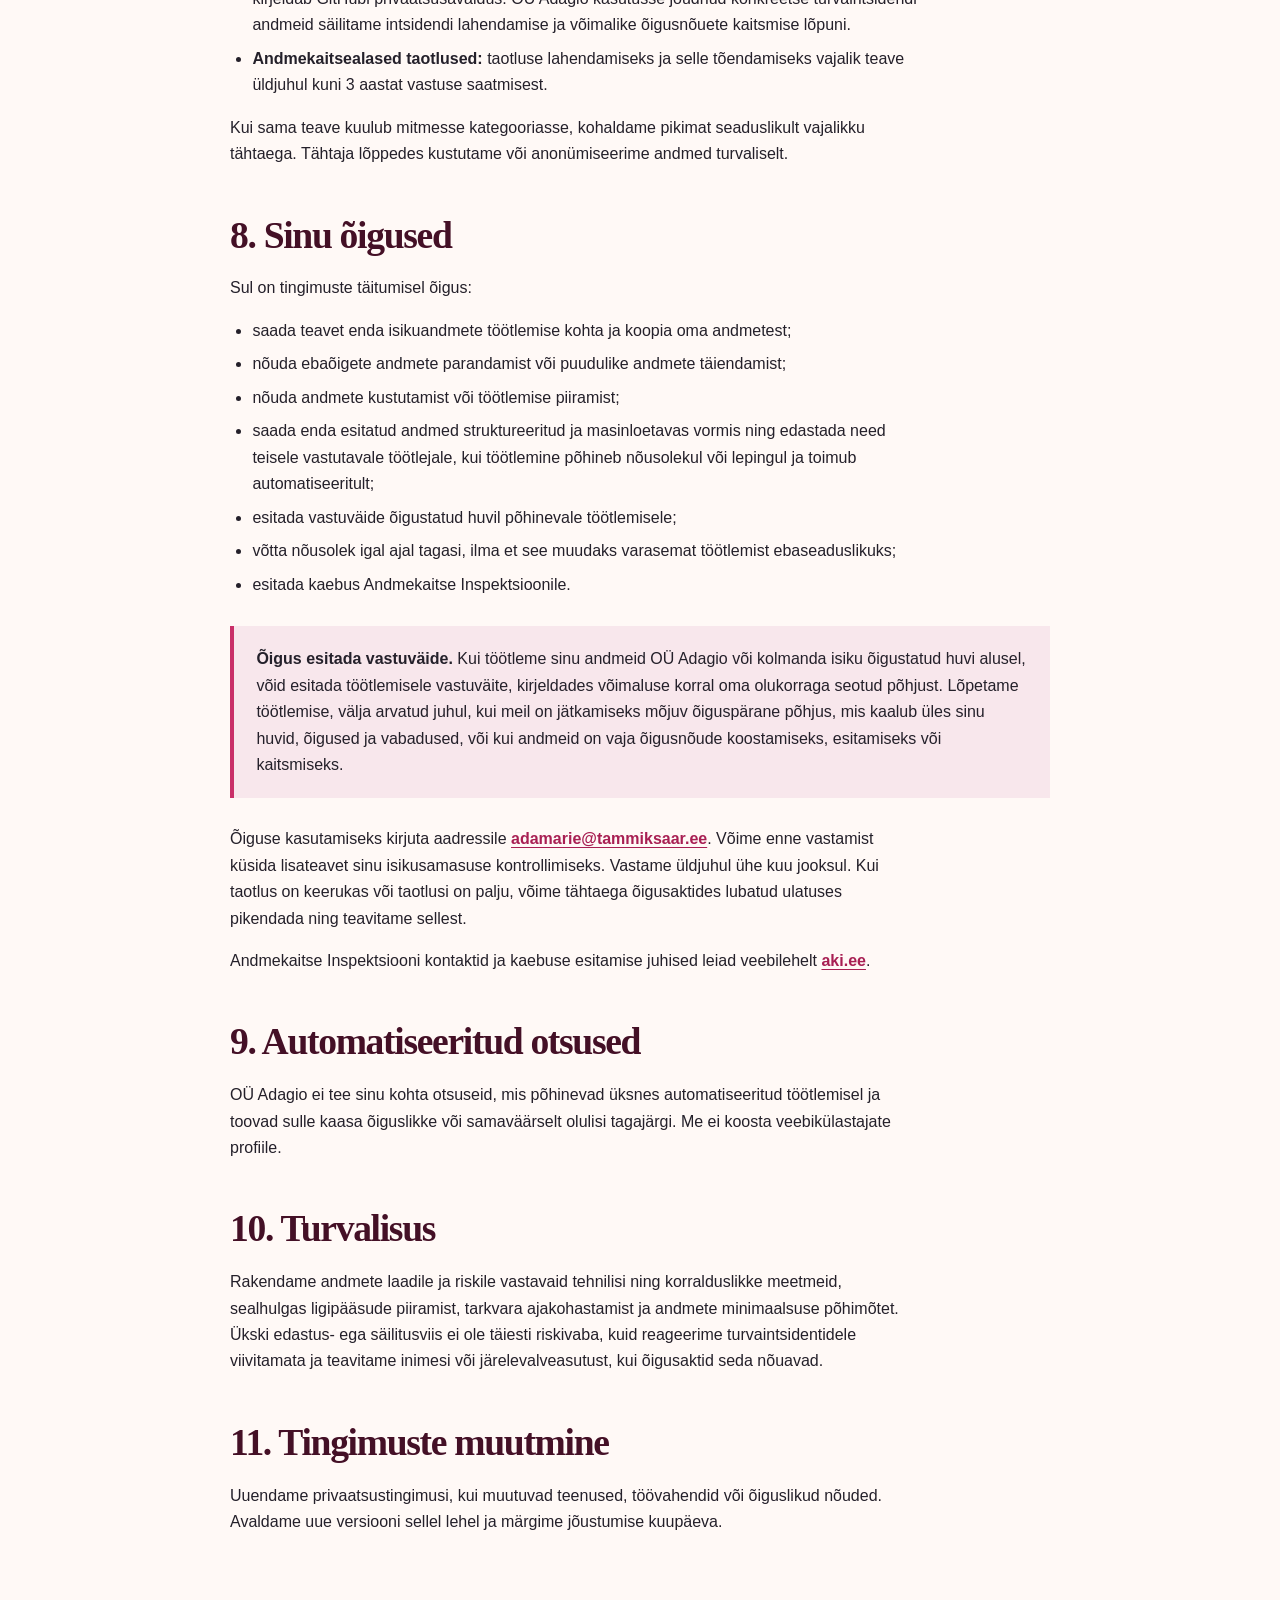
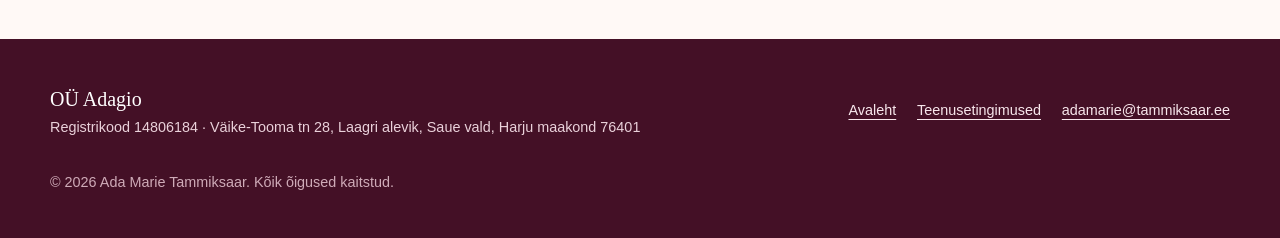
==== commit ad626bcb: "Replace AI guide with workflow automation page" ====
--- a/privaatsus.html
+++ b/privaatsus.html
@@ -15,7 +15,7 @@
     <link rel="icon" href="/favicon.svg" type="image/svg+xml" />
     <link rel="apple-touch-icon" href="/apple-touch-icon.png" />
     <link rel="manifest" href="/site.webmanifest" />
-    <link rel="stylesheet" href="ai-teejuht-koduleht.css" />
+    <link rel="stylesheet" href="toovoogude-automatiseerimine.css" />
   </head>
 
   <body>
@@ -30,8 +30,8 @@
         >
           <span class="brand-mark" aria-hidden="true">A</span>
           <span class="brand-text">
-            Ada Marie Tammiksaar
-            <small>AI teejuht naisettevõtjale</small>
+            <span class="brand-name">Ada Marie Tammiksaar</span>
+            <small>Töövoogude automatiseerimine</small>
           </span>
         </a>
         <span></span>
@@ -164,7 +164,7 @@
           ebaseaduslikuks. Pärast tagasivõtmist lõpetame salvestise edasise
           kasutamise ja kustutame selle, kui säilitamiseks ei ole muud seadusest
           tulenevat alust. Salvestamisest keeldumine ei piira tavapärasel
-          teejuhtimiskohtumisel osalemist; võimaluse korral kasutame salvestamise
+          kohtumisel osalemist; võimaluse korral kasutame salvestamise
           asemel kirjalikke märkmeid.
         </p>
 
--- a/toovoogude-automatiseerimine.css
+++ b/toovoogude-automatiseerimine.css
@@ -0,0 +1,1715 @@
+/* Design tokens */
+
+:root {
+  --cream: #fff9f6;
+  --paper: #fffdfb;
+  --blush: #f8e7ec;
+  --raspberry: #c92f68;
+  --raspberry-dark: #a81f53;
+  --berry: #641c3b;
+  --berry-deep: #441026;
+  --ink: #24202a;
+  --muted: #665d67;
+  --rose: #dfa5b8;
+  --line: #e8d7dd;
+  --white: #fff;
+  --serif: "Iowan Old Style", "Palatino Linotype", Palatino, Georgia, serif;
+  --sans: "Aptos", "Segoe UI", Helvetica, Arial, sans-serif;
+  --shadow: 0 22px 60px rgba(68, 16, 38, .11);
+  --content: 1180px;
+}
+
+/* Base */
+
+*,
+*::before,
+*::after {
+  box-sizing: border-box;
+}
+
+html {
+  scroll-behavior: smooth;
+  scroll-padding-top: 6.5rem;
+}
+
+body {
+  margin: 0;
+  color: var(--ink);
+  background: var(--cream);
+  font-family: var(--sans);
+  font-size: 1rem;
+  line-height: 1.65;
+  -webkit-font-smoothing: antialiased;
+  text-rendering: optimizeLegibility;
+}
+
+body.menu-open {
+  overflow: hidden;
+}
+
+img,
+svg {
+  display: block;
+  max-width: 100%;
+}
+
+button,
+input,
+textarea {
+  font: inherit;
+}
+
+button,
+a {
+  -webkit-tap-highlight-color: transparent;
+}
+
+a {
+  color: inherit;
+}
+
+/* Shared layout and typography */
+
+.skip-link {
+  position: fixed;
+  z-index: 1000;
+  top: .75rem;
+  left: .75rem;
+  padding: .7rem 1rem;
+  color: var(--white);
+  background: var(--berry);
+  transform: translateY(-180%);
+  transition: transform .2s ease;
+}
+
+.skip-link:focus {
+  transform: translateY(0);
+}
+
+.container {
+  width: min(calc(100% - 2.25rem), var(--content));
+  margin-inline: auto;
+}
+
+.section {
+  position: relative;
+  padding: 5.5rem 0;
+}
+
+.section--paper {
+  background: var(--paper);
+}
+
+.section--blush {
+  background: var(--blush);
+}
+
+.section--berry {
+  color: var(--white);
+  background: var(--berry);
+}
+
+.eyebrow {
+  display: inline-flex;
+  align-items: center;
+  gap: .65rem;
+  margin: 0 0 1.1rem;
+  color: var(--raspberry-dark);
+  font-size: .74rem;
+  font-weight: 800;
+  letter-spacing: .13em;
+  line-height: 1.3;
+  text-transform: uppercase;
+}
+
+.eyebrow::before {
+  width: 1.9rem;
+  height: 2px;
+  background: currentColor;
+  content: "";
+}
+
+.section--berry .eyebrow {
+  color: #ffd5e2;
+}
+
+h1,
+h2,
+h3,
+p {
+  margin-top: 0;
+}
+
+h1,
+h2 {
+  font-family: var(--serif);
+  color: var(--berry-deep);
+  font-weight: 600;
+  letter-spacing: -.035em;
+}
+
+h1 {
+  max-width: 12.5ch;
+  margin-bottom: 1.35rem;
+  font-size: clamp(2.65rem, 8.5vw, 5.6rem);
+  line-height: .99;
+}
+
+h2 {
+  max-width: 18ch;
+  margin-bottom: 1.25rem;
+  font-size: clamp(2.15rem, 5.5vw, 4rem);
+  line-height: 1.06;
+}
+
+h3 {
+  margin-bottom: .55rem;
+  color: var(--berry);
+  font-size: 1.15rem;
+  line-height: 1.3;
+}
+
+.section--berry h2,
+.section--berry h3 {
+  color: var(--white);
+}
+
+.lead {
+  max-width: 64ch;
+  margin-bottom: 2rem;
+  color: var(--muted);
+  font-size: clamp(1.08rem, 2vw, 1.25rem);
+  line-height: 1.62;
+}
+
+.section--berry .lead {
+  color: #f7dfe7;
+}
+
+.button-row {
+  display: flex;
+  flex-wrap: wrap;
+  align-items: center;
+  gap: .8rem 1rem;
+}
+
+.button {
+  display: inline-flex;
+  min-height: 3.25rem;
+  align-items: center;
+  justify-content: center;
+  gap: .55rem;
+  padding: .84rem 1.2rem;
+  border: 2px solid transparent;
+  border-radius: .45rem;
+  cursor: pointer;
+  font-weight: 800;
+  line-height: 1.15;
+  text-align: center;
+  text-decoration: none;
+  transition: transform .18s ease, color .18s ease, background .18s ease, border-color .18s ease;
+}
+
+.button:hover {
+  transform: translateY(-2px);
+}
+
+.button--primary {
+  color: var(--white);
+  background: var(--raspberry);
+  box-shadow: 0 10px 24px rgba(201, 47, 104, .2);
+}
+
+.button--primary:hover {
+  background: var(--raspberry-dark);
+}
+
+.button--secondary {
+  color: var(--berry);
+  border-color: var(--berry);
+  background: transparent;
+}
+
+.button--secondary:hover {
+  color: var(--white);
+  background: var(--berry);
+}
+
+.button--light {
+  color: var(--berry);
+  background: var(--white);
+}
+
+.button--light:hover {
+  color: var(--berry-deep);
+  background: #fff0f5;
+}
+
+/* Shared links */
+
+.text-link {
+  display: inline-flex;
+  align-items: center;
+  gap: .3rem;
+  color: var(--raspberry-dark);
+  font-weight: 800;
+  text-underline-offset: .22rem;
+}
+
+/* Keep the Nutikorv link close to its introduction and separate from the next paragraph. */
+.case-copy .text-link {
+  display: flex;
+  width: fit-content;
+  margin-top: -1.1rem;
+}
+
+.case-copy .text-link + p {
+  margin-top: 2rem;
+}
+
+/* Header and navigation */
+
+.site-header {
+  position: sticky;
+  z-index: 100;
+  top: 0;
+  border-bottom: 1px solid rgba(100, 28, 59, .1);
+  background: rgba(255, 249, 246, .96);
+  backdrop-filter: blur(10px);
+}
+
+.nav-wrap {
+  display: grid;
+  min-height: 4.75rem;
+  grid-template-columns: 1fr auto auto;
+  align-items: center;
+  gap: .65rem;
+}
+
+.brand {
+  display: inline-flex;
+  min-width: 0;
+  align-items: center;
+  gap: .7rem;
+  color: var(--berry);
+  font-weight: 800;
+  line-height: 1.1;
+  text-decoration: none;
+}
+
+.brand-mark {
+  display: grid;
+  width: 2.25rem;
+  height: 2.25rem;
+  flex: 0 0 auto;
+  place-items: center;
+  border-radius: 50%;
+  color: var(--white);
+  background: var(--berry);
+  font-family: var(--serif);
+  font-size: 1.15rem;
+  font-style: italic;
+}
+
+.brand-text {
+  min-width: 0;
+}
+
+.brand-name {
+  display: block;
+  overflow: hidden;
+  text-overflow: ellipsis;
+  white-space: nowrap;
+}
+
+.brand small {
+  display: none;
+  margin-top: .2rem;
+  color: var(--muted);
+  font-size: .67rem;
+  font-weight: 600;
+  letter-spacing: .04em;
+  line-height: 1.3;
+}
+
+.nav-links {
+  position: fixed;
+  inset: 4.75rem 0 auto;
+  display: none;
+  max-height: calc(100vh - 4.75rem);
+  padding: 1.5rem 1.125rem 2rem;
+  border-bottom: 1px solid var(--line);
+  overflow-y: auto;
+  background: var(--cream);
+  box-shadow: 0 20px 30px rgba(68, 16, 38, .08);
+}
+
+.nav-links.is-open {
+  display: grid;
+}
+
+.nav-links a {
+  padding: .8rem .2rem;
+  border-bottom: 1px solid var(--line);
+  color: var(--ink);
+  font-weight: 700;
+  text-decoration: none;
+}
+
+.nav-links a:hover {
+  color: var(--raspberry-dark);
+}
+
+.nav-cta {
+  min-height: 2.75rem;
+  padding: .65rem .8rem;
+  font-size: .82rem;
+}
+
+.menu-button {
+  display: grid;
+  width: 2.8rem;
+  height: 2.8rem;
+  place-items: center;
+  border: 1px solid var(--line);
+  border-radius: .4rem;
+  color: var(--berry);
+  background: var(--paper);
+  cursor: pointer;
+}
+
+.menu-icon,
+.menu-icon::before,
+.menu-icon::after {
+  width: 1.2rem;
+  height: 2px;
+  background: currentColor;
+  content: "";
+  transition: transform .2s ease;
+}
+
+.menu-icon {
+  position: relative;
+}
+
+.menu-icon::before,
+.menu-icon::after {
+  position: absolute;
+  left: 0;
+}
+
+.menu-icon::before {
+  top: -.38rem;
+}
+
+.menu-icon::after {
+  top: .38rem;
+}
+
+.menu-button[aria-expanded="true"] .menu-icon {
+  background: transparent;
+}
+
+.menu-button[aria-expanded="true"] .menu-icon::before {
+  top: 0;
+  transform: rotate(45deg);
+}
+
+.menu-button[aria-expanded="true"] .menu-icon::after {
+  top: 0;
+  transform: rotate(-45deg);
+}
+
+/* Hero */
+
+.hero {
+  position: relative;
+  padding: clamp(3.75rem, 8vw, 7.5rem) 0 5rem;
+  overflow: hidden;
+}
+
+.hero-grid {
+  display: grid;
+  align-items: center;
+  gap: 3.25rem;
+}
+
+.hero-copy {
+  position: relative;
+  z-index: 2;
+}
+
+.trust-line {
+  display: flex;
+  flex-wrap: wrap;
+  gap: .4rem 1.2rem;
+  margin: 1.65rem 0 0;
+  padding: 0;
+  color: var(--berry);
+  font-size: .91rem;
+  font-weight: 800;
+  list-style: none;
+}
+
+.trust-line li {
+  position: relative;
+}
+
+.trust-line li:not(:last-child)::after {
+  position: absolute;
+  right: -.72rem;
+  color: var(--rose);
+  content: "·";
+}
+
+.hero-visual {
+  display: grid;
+  width: 100%;
+  max-width: 34rem;
+  margin-left: auto;
+  align-self: center;
+}
+
+.hero-portrait {
+  position: static;
+  width: 100%;
+  height: auto;
+  box-shadow: var(--shadow);
+}
+
+.hero-note {
+  position: static;
+  width: 100%;
+  padding: 1.25rem 1.35rem;
+  border-top: 4px solid var(--raspberry);
+  color: var(--white);
+  background: var(--berry);
+  box-shadow: 0 15px 35px rgba(68, 16, 38, .18);
+  font-family: var(--serif);
+  font-size: 1.15rem;
+  line-height: 1.35;
+}
+
+/* Workflow and introduction */
+
+.workflow {
+  display: grid;
+  max-width: 980px;
+  margin: 2.5rem auto 0;
+  gap: 0;
+}
+
+.workflow-step {
+  position: relative;
+  display: grid;
+  min-height: 7rem;
+  grid-template-columns: 3.6rem 1fr;
+  align-items: center;
+  gap: 1rem;
+  padding: .9rem 0;
+  color: var(--berry);
+}
+
+.workflow-step:not(:last-child)::after {
+  position: absolute;
+  z-index: 0;
+  top: calc(50% + 1.7rem);
+  bottom: calc(-50% + 1.7rem);
+  left: 1.75rem;
+  width: 2px;
+  background: var(--rose);
+  content: "";
+}
+
+.workflow-dot {
+  position: relative;
+  z-index: 1;
+  display: grid;
+  width: 3.5rem;
+  height: 3.5rem;
+  place-items: center;
+  border: 2px solid var(--raspberry);
+  border-radius: 50%;
+  background: var(--cream);
+  font-family: var(--serif);
+  font-size: 1.4rem;
+  font-style: italic;
+}
+
+.workflow-step strong {
+  display: block;
+  font-size: 1.05rem;
+}
+
+.workflow-step span {
+  color: var(--muted);
+  font-size: .93rem;
+}
+
+.statement {
+  display: grid;
+  gap: 2.5rem;
+}
+
+.statement h2 {
+  max-width: 16ch;
+  margin-bottom: 0;
+}
+
+.statement-copy {
+  align-self: end;
+  max-width: 620px;
+}
+
+.manifesto-line {
+  display: inline-block;
+  margin-top: .75rem;
+  padding: .45rem .7rem;
+  color: var(--white);
+  background: var(--berry);
+  font-family: var(--serif);
+  font-size: clamp(1.15rem, 2.5vw, 1.5rem);
+  line-height: 1.3;
+}
+
+.situations {
+  display: grid;
+  margin-top: 3rem;
+  border-top: 1px solid var(--line);
+}
+
+.situation {
+  display: grid;
+  gap: .45rem;
+  padding: 1.6rem 0;
+  border-bottom: 1px solid var(--line);
+}
+
+.situation-number {
+  color: var(--raspberry-dark);
+  font-family: var(--serif);
+  font-size: 1.25rem;
+  font-style: italic;
+}
+
+.situation p {
+  max-width: 42ch;
+  margin-bottom: 0;
+  color: var(--muted);
+}
+
+.section-close {
+  max-width: 870px;
+  margin: 2.5rem 0 0;
+  color: var(--berry);
+  font-family: var(--serif);
+  font-size: clamp(1.3rem, 3vw, 1.85rem);
+  line-height: 1.4;
+}
+
+/* AI search visibility */
+
+.ai-search {
+  background: linear-gradient(115deg, #fff9f6 0%, #f8e7ec 100%);
+}
+
+.ai-search-grid {
+  display: grid;
+  gap: 3rem;
+  align-items: start;
+}
+
+.ai-search-grid .lead {
+  margin-bottom: 1.25rem;
+}
+
+.ai-search-grid > div > p:not(.eyebrow):not(.lead) {
+  max-width: 62ch;
+  margin-bottom: 1.8rem;
+}
+
+.ai-search-notes {
+  border-top: 1px solid var(--rose);
+}
+
+.ai-search-notes article {
+  display: grid;
+  grid-template-columns: 3rem 1fr;
+  column-gap: 1rem;
+  padding: 1.35rem 0;
+  border-bottom: 1px solid var(--rose);
+}
+
+.ai-search-notes span {
+  grid-row: span 2;
+  color: var(--raspberry-dark);
+  font-family: var(--serif);
+  font-size: 1.45rem;
+  font-style: italic;
+}
+
+.ai-search-notes h3,
+.ai-search-notes p {
+  grid-column: 2;
+}
+
+.ai-search-notes h3 {
+  margin: 0 0 .35rem;
+}
+
+.ai-search-notes p {
+  margin: 0;
+  color: var(--muted);
+  font-size: .94rem;
+  line-height: 1.55;
+}
+
+/* Examples */
+
+.examples-intro {
+  display: grid;
+  gap: 1.5rem;
+  align-items: end;
+}
+
+.examples-intro .lead {
+  margin-bottom: 0;
+}
+
+.example-list {
+  margin-top: 3.5rem;
+  border-top: 1px solid var(--line);
+}
+
+.example-head {
+  display: none;
+}
+
+.example {
+  display: grid;
+  gap: 1.35rem;
+  padding: 2rem 0;
+  border-bottom: 1px solid var(--line);
+}
+
+.example-title {
+  align-content: start;
+}
+
+.example-title h3 {
+  margin: 0;
+  font-family: var(--serif);
+  font-size: 1.45rem;
+  font-weight: 600;
+}
+
+.example-detail {
+  margin: 0;
+}
+
+.example-detail dt {
+  margin-bottom: .25rem;
+  color: var(--raspberry-dark);
+  font-size: .72rem;
+  font-weight: 900;
+  letter-spacing: .1em;
+  text-transform: uppercase;
+}
+
+.example-detail dd {
+  margin: 0;
+  color: var(--muted);
+  line-height: 1.55;
+}
+
+.example-detail--control {
+  padding-left: 1rem;
+  border-left: 3px solid var(--raspberry);
+}
+
+.small-start {
+  display: grid;
+  gap: 2rem;
+  align-items: center;
+}
+
+.small-start-note {
+  position: relative;
+  padding: 2rem 1.5rem 1.5rem;
+  border-top: 1px solid var(--rose);
+  border-bottom: 1px solid var(--rose);
+  color: var(--berry);
+  font-family: var(--serif);
+  font-size: clamp(1.25rem, 3vw, 1.75rem);
+  line-height: 1.45;
+}
+
+.small-start-note::before {
+  position: absolute;
+  top: -.75rem;
+  left: 1rem;
+  padding: 0 .5rem;
+  color: var(--raspberry);
+  background: var(--paper);
+  font-size: 2rem;
+  line-height: 1;
+  content: "“";
+}
+
+/* Process and about */
+
+.steps {
+  display: grid;
+  margin: 3rem 0;
+  counter-reset: step;
+}
+
+.step {
+  position: relative;
+  padding: 1.6rem 0 1.6rem 4.5rem;
+  border-top: 1px solid var(--line);
+  counter-increment: step;
+}
+
+.step:last-child {
+  border-bottom: 1px solid var(--line);
+}
+
+.step::before {
+  position: absolute;
+  top: 1.45rem;
+  left: 0;
+  color: var(--raspberry);
+  font-family: var(--serif);
+  font-size: 2.7rem;
+  font-style: italic;
+  line-height: 1;
+  content: "0" counter(step);
+}
+
+.step p {
+  max-width: 56ch;
+  margin-bottom: 0;
+  color: var(--muted);
+}
+
+.honesty {
+  display: grid;
+  gap: 1.25rem;
+  padding: 1.5rem;
+  border-left: 5px solid var(--raspberry);
+  color: var(--white);
+  background: var(--berry);
+}
+
+.honesty p {
+  margin-bottom: 0;
+}
+
+.honesty p:first-child {
+  font-family: var(--serif);
+  font-size: 1.3rem;
+}
+
+.about-grid {
+  display: grid;
+  gap: 3rem;
+  align-items: start;
+}
+
+.about-photo {
+  position: relative;
+  aspect-ratio: 4 / 3;
+  overflow: hidden;
+  background: var(--blush);
+  box-shadow: var(--shadow);
+}
+
+.about-photo img {
+  width: 100%;
+  height: 100%;
+  object-fit: cover;
+}
+
+.proof-list {
+  margin-top: 2.5rem;
+}
+
+.proof-point {
+  display: grid;
+  grid-template-columns: 2rem 1fr;
+  gap: .85rem;
+  padding: 1.25rem 0;
+  border-top: 1px solid var(--line);
+}
+
+.proof-point:last-child {
+  border-bottom: 1px solid var(--line);
+}
+
+.proof-check {
+  color: var(--raspberry);
+  font-size: 1.3rem;
+  font-weight: 900;
+}
+
+.proof-point p {
+  margin-bottom: 0;
+  color: var(--muted);
+}
+
+.credibility {
+  display: inline-flex;
+  align-items: center;
+  gap: .65rem;
+  margin-top: 1.5rem;
+  padding: .55rem .8rem;
+  color: var(--berry);
+  border: 1px solid var(--rose);
+  font-size: .84rem;
+  font-weight: 900;
+  letter-spacing: .04em;
+  text-transform: uppercase;
+}
+
+.credibility::before {
+  width: .65rem;
+  height: .65rem;
+  border-radius: 50%;
+  background: var(--raspberry);
+  content: "";
+}
+
+/* Case study */
+
+.case-study {
+  display: grid;
+  align-items: center;
+  gap: 2.5rem;
+}
+
+.device {
+  position: relative;
+  min-height: 0;
+  padding: .65rem;
+  border: 1px solid #c8b5bc;
+  border-radius: 1.5rem;
+  background: var(--ink);
+  box-shadow: var(--shadow);
+}
+
+.device::before {
+  position: absolute;
+  z-index: 2;
+  top: .3rem;
+  left: 50%;
+  width: 3.5rem;
+  height: .22rem;
+  border-radius: 99px;
+  background: #6d666d;
+  content: "";
+  transform: translateX(-50%);
+}
+
+.device-screen {
+  display: grid;
+  height: auto;
+  min-height: 0;
+  place-items: center;
+  padding: .75rem;
+  border-radius: 1rem;
+  color: var(--berry);
+  background:
+    linear-gradient(135deg, rgba(201,47,104,.08), transparent 45%),
+    var(--paper);
+}
+
+.device-screen img {
+  display: block;
+  width: 100%;
+  height: auto;
+  border-radius: .5rem;
+  object-fit: contain;
+  object-position: top center;
+  background: var(--paper);
+}
+
+/* Outcomes and pricing */
+
+.checklist-grid {
+  display: grid;
+  gap: 3rem;
+  align-items: start;
+}
+
+.checklist {
+  margin: 0;
+  padding: 0;
+  list-style: none;
+}
+
+.checklist li {
+  position: relative;
+  padding: .85rem 0 .85rem 2.35rem;
+  border-bottom: 1px solid var(--line);
+}
+
+.checklist li::before {
+  position: absolute;
+  top: .82rem;
+  left: 0;
+  display: grid;
+  width: 1.45rem;
+  height: 1.45rem;
+  place-items: center;
+  border: 1px solid var(--raspberry);
+  border-radius: 50%;
+  color: var(--raspberry-dark);
+  font-size: .78rem;
+  font-weight: 900;
+  content: "✓";
+}
+
+.first-win {
+  padding: 2rem;
+  color: var(--white);
+  background: var(--berry);
+  font-family: var(--serif);
+  font-size: clamp(1.4rem, 3.2vw, 2rem);
+  line-height: 1.35;
+}
+
+.pricing {
+  display: grid;
+  gap: 1rem;
+  margin-top: 3rem;
+}
+
+.price-card {
+  position: relative;
+  display: flex;
+  flex-direction: column;
+  padding: 1.75rem;
+  border-top: 1px solid var(--line);
+  background: var(--paper);
+}
+
+.price-card--primary {
+  order: -1;
+  border: 2px solid var(--raspberry);
+  background: var(--white);
+  box-shadow: var(--shadow);
+}
+
+.price-label {
+  align-self: flex-start;
+  margin: -.45rem 0 1.3rem;
+  padding: .35rem .6rem;
+  color: var(--white);
+  background: var(--raspberry);
+  font-size: .7rem;
+  font-weight: 900;
+  letter-spacing: .08em;
+  text-transform: uppercase;
+}
+
+.price-card h3 {
+  min-height: 2.8em;
+  margin-bottom: 1rem;
+  font-family: var(--serif);
+  font-size: 1.55rem;
+  font-weight: 600;
+}
+
+.price {
+  margin-bottom: 1rem;
+  color: var(--berry);
+  font-size: 1.1rem;
+  font-weight: 900;
+}
+
+.price-card p,
+.price-card li {
+  color: var(--muted);
+  font-size: .95rem;
+}
+
+.price-card ul {
+  margin: .25rem 0 1.25rem;
+  padding-left: 1.2rem;
+}
+
+.price-card .button,
+.price-card .text-link {
+  margin-top: auto;
+}
+
+.scope-note {
+  margin: 1.5rem 0 0;
+  color: var(--muted);
+  font-size: .92rem;
+  text-align: center;
+}
+
+/* FAQ and enquiry */
+
+.faq-list {
+  margin-top: 2.5rem;
+  border-top: 1px solid var(--line);
+}
+
+.faq-list details {
+  border-bottom: 1px solid var(--line);
+}
+
+.faq-list summary {
+  position: relative;
+  display: flex;
+  min-height: 72px;
+  align-items: center;
+  padding: 20px 64px 20px 0;
+  color: var(--berry);
+  cursor: pointer;
+  font-weight: 800;
+  list-style: none;
+}
+
+.faq-list summary::-webkit-details-marker {
+  display: none;
+}
+
+.faq-list summary::marker {
+  content: "";
+}
+
+/* Closed FAQ item: circle with a centered plus */
+.faq-list summary::after {
+  position: absolute;
+  top: 50%;
+  right: 8px;
+  width: 28px;
+  height: 28px;
+  border: 1px solid #e9a4bd;
+  border-radius: 50%;
+  box-sizing: border-box;
+  content: "";
+  transform: translateY(-50%);
+  background:
+    linear-gradient(#b31858, #b31858) center / 12px 2px no-repeat,
+    linear-gradient(#b31858, #b31858) center / 2px 12px no-repeat;
+}
+
+/* Open FAQ item: circle with a centered minus */
+.faq-list details[open] summary::after {
+  content: "";
+  background:
+    linear-gradient(#b31858, #b31858) center / 12px 2px no-repeat;
+}
+
+.faq-list details p {
+  max-width: 70ch;
+  margin-bottom: 0;
+  padding: 0 3rem 1.4rem 0;
+  color: var(--muted);
+}
+
+.enquiry-grid {
+  display: grid;
+  gap: 3rem;
+  align-items: start;
+}
+
+.contact-card {
+  position: relative;
+  padding: clamp(1.25rem, 4vw, 2rem);
+  overflow: hidden;
+  color: var(--ink);
+  border-top: 5px solid var(--raspberry);
+  border-radius: .45rem;
+  background: var(--paper);
+  box-shadow: var(--shadow);
+}
+
+.contact-kicker {
+  margin: 0 0 .3rem;
+  color: var(--raspberry-dark);
+  font-size: .74rem;
+  font-weight: 900;
+  letter-spacing: .11em;
+  line-height: 1.3;
+  text-transform: uppercase;
+}
+
+.contact-card h3 {
+  margin: 0;
+  color: var(--berry-deep);
+  font-family: var(--serif);
+  font-size: clamp(1.9rem, 5vw, 2.6rem);
+  font-weight: 600;
+  letter-spacing: -.025em;
+  line-height: 1.08;
+}
+
+.contact-intro {
+  margin: 1rem 0 1.35rem;
+  color: var(--muted);
+  line-height: 1.6;
+}
+
+.contact-primary {
+  width: 100%;
+}
+
+.contact-primary span {
+  display: inline-block;
+  margin-left: .35rem;
+  transition: transform .18s ease;
+}
+
+.contact-primary:hover span {
+  transform: translateX(.25rem);
+}
+
+.contact-expectation {
+  display: flex;
+  gap: .55rem;
+  align-items: center;
+  margin: .8rem 0 1.35rem;
+  color: var(--berry);
+  font-size: .86rem;
+  font-weight: 800;
+}
+
+.contact-expectation::before {
+  width: .55rem;
+  height: .55rem;
+  flex: none;
+  border-radius: 50%;
+  background: var(--raspberry);
+  content: "";
+}
+
+.contact-address {
+  display: grid;
+  gap: .7rem;
+  padding: 1rem;
+  border: 1px solid var(--line);
+  background: var(--blush);
+}
+
+.contact-address-label {
+  color: var(--raspberry-dark);
+  font-size: .7rem;
+  font-weight: 900;
+  letter-spacing: .1em;
+  line-height: 1.3;
+  text-transform: uppercase;
+}
+
+.contact-address a {
+  color: var(--raspberry-dark);
+  overflow-wrap: anywhere;
+  font-size: clamp(1rem, 4vw, 1.2rem);
+  font-weight: 800;
+  text-underline-offset: .18rem;
+}
+
+.contact-privacy {
+  margin: .8rem 0 0;
+  color: var(--muted);
+  font-size: .78rem;
+  line-height: 1.5;
+}
+
+.contact-privacy a {
+  color: var(--raspberry-dark);
+  font-weight: 800;
+  text-underline-offset: .18rem;
+}
+
+.contact-address .copy-email {
+  min-height: 2.8rem;
+  padding: .55rem .8rem;
+  color: var(--berry);
+  border: 1px solid var(--rose);
+  border-radius: .3rem;
+  cursor: pointer;
+  background: var(--paper);
+  font-size: .78rem;
+  font-weight: 900;
+  line-height: 1.2;
+}
+
+.contact-address .copy-email:hover {
+  color: var(--white);
+  border-color: var(--berry);
+  background: var(--berry);
+}
+
+.contact-address .copy-email:focus-visible {
+  outline: 3px solid var(--berry-deep);
+  outline-offset: 2px;
+}
+
+.contact-status {
+  min-height: 1.5rem;
+  margin: .75rem 0 0;
+  color: var(--berry);
+  font-size: .88rem;
+  font-weight: 800;
+}
+
+.contact-status:empty {
+  display: none;
+}
+
+.contact-status[data-state="error"] {
+  color: var(--raspberry-dark);
+}
+
+.contact-status[data-state="success"] {
+  color: #276044;
+}
+
+/* Footer */
+
+.site-footer {
+  padding: 2.7rem 0;
+  color: #ead1da;
+  background: var(--berry-deep);
+  font-size: .9rem;
+}
+
+.footer-grid {
+  display: grid;
+  gap: 2rem;
+}
+
+.footer-brand {
+  color: var(--white);
+  font-family: var(--serif);
+  font-size: 1.25rem;
+}
+
+.footer-links {
+  display: flex;
+  flex-wrap: wrap;
+  gap: .75rem 1.3rem;
+}
+
+.footer-links a {
+  color: #f8e7ec;
+  text-underline-offset: .22rem;
+}
+
+.footer-meta {
+  margin: 0;
+  color: #cfabb8;
+}
+
+/* Legal pages */
+
+.legal-main {
+  padding: clamp(3rem, 7vw, 5.5rem) 0;
+}
+
+.legal {
+  max-width: 820px;
+}
+
+.legal-header {
+  margin-bottom: 3rem;
+  padding-bottom: 2rem;
+  border-bottom: 1px solid var(--line);
+}
+
+.legal-header h1 {
+  max-width: 18ch;
+  margin-bottom: 1rem;
+  font-size: clamp(2.5rem, 7vw, 4.5rem);
+}
+
+.legal-updated,
+.legal-summary {
+  color: var(--muted);
+}
+
+.legal-summary {
+  max-width: 68ch;
+  font-size: 1.08rem;
+}
+
+.legal h2 {
+  max-width: none;
+  margin-top: 3rem;
+  font-family: var(--serif);
+  font-size: clamp(1.65rem, 4vw, 2.35rem);
+}
+
+.legal h3 {
+  margin-top: 2rem;
+}
+
+.legal p,
+.legal li,
+.legal dd {
+  max-width: 76ch;
+}
+
+.legal ul,
+.legal ol {
+  padding-left: 1.4rem;
+}
+
+.legal li + li {
+  margin-top: .45rem;
+}
+
+.legal-data {
+  margin: 1.5rem 0;
+}
+
+.legal-data div {
+  display: grid;
+  padding: .85rem 0;
+  border-bottom: 1px solid var(--line);
+}
+
+.legal-data dt {
+  color: var(--berry);
+  font-weight: 800;
+}
+
+.legal-data dd {
+  margin: .2rem 0 0;
+}
+
+.legal-note,
+.legal-template {
+  margin: 1.75rem 0;
+  padding: 1.25rem 1.4rem;
+  border-left: 4px solid var(--raspberry);
+  background: var(--blush);
+}
+
+.legal-template {
+  white-space: pre-line;
+}
+
+.legal a {
+  color: var(--raspberry-dark);
+  font-weight: 700;
+  text-underline-offset: .18rem;
+}
+
+/* Focus and motion */
+
+:focus-visible {
+  outline: 3px solid var(--white);
+  outline-offset: 3px;
+  box-shadow: 0 0 0 6px var(--berry-deep);
+}
+
+html.reveal-enabled [data-reveal] {
+  opacity: 0;
+  transform: translateY(18px);
+  transition: opacity .55s ease, transform .55s ease;
+}
+
+html.reveal-enabled [data-reveal].is-visible {
+  opacity: 1;
+  transform: translateY(0);
+}
+
+/* Tablet */
+
+@media (min-width: 720px) {
+  .device {
+    min-height: 28rem;
+    padding: 1rem;
+    border-radius: 2.1rem;
+  }
+
+  .device::before {
+    top: .45rem;
+    width: 5rem;
+    height: .32rem;
+  }
+
+  .device-screen {
+    height: 100%;
+    min-height: 26rem;
+    padding: 2rem;
+    border-radius: 1.35rem;
+  }
+
+  .device-screen img {
+    width: 100%;
+    height: 100%;
+    border-radius: .75rem;
+    object-fit: contain;
+    object-position: top center;
+  }
+
+  .container {
+    width: min(calc(100% - 4rem), var(--content));
+  }
+
+  .brand small {
+    display: block;
+  }
+
+  .hero-grid,
+  .statement,
+  .examples-intro,
+  .ai-search-grid,
+  .small-start,
+  .about-grid,
+  .case-study,
+  .checklist-grid,
+  .enquiry-grid {
+    grid-template-columns: 1fr 1fr;
+  }
+
+  .situations {
+    grid-template-columns: 1fr 1fr;
+  }
+
+  .situation:nth-child(odd) {
+    padding-right: 2rem;
+    border-right: 1px solid var(--line);
+  }
+
+  .situation:nth-child(even) {
+    padding-left: 2rem;
+  }
+
+  .honesty {
+    grid-template-columns: 1fr 1fr;
+    padding: 2rem;
+  }
+
+  .steps {
+    grid-template-columns: repeat(3, 1fr);
+  }
+
+  .step {
+    padding: 5rem 2rem 1.5rem 0;
+    border-top: 1px solid var(--line);
+  }
+
+  .step:not(:last-child) {
+    border-right: 1px solid var(--line);
+  }
+
+  .step:not(:first-child) {
+    padding-left: 2rem;
+  }
+
+  .step::before {
+    top: 1.35rem;
+    left: 0;
+  }
+
+  .step:not(:first-child)::before {
+    left: 2rem;
+  }
+
+  .step:last-child {
+    border-bottom: 0;
+  }
+
+  .pricing {
+    grid-template-columns: repeat(2, 1fr);
+  }
+
+  .price-card--primary {
+    grid-column: 1 / -1;
+  }
+
+  .footer-grid {
+    grid-template-columns: 1fr auto;
+    align-items: center;
+  }
+
+  .footer-meta {
+    grid-column: 1 / -1;
+  }
+
+  .legal-data div {
+    grid-template-columns: minmax(12rem, .35fr) 1fr;
+    gap: 1.5rem;
+  }
+
+  .legal-data dd {
+    margin: 0;
+  }
+}
+
+/* Desktop */
+
+@media (min-width: 1040px) {
+  .nav-wrap {
+    grid-template-columns: auto 1fr auto;
+  }
+
+  .nav-links {
+    position: static;
+    display: flex;
+    justify-content: center;
+    gap: 1.25rem;
+    padding: 0;
+    border: 0;
+    overflow: visible;
+    background: transparent;
+    box-shadow: none;
+  }
+
+  .nav-links a {
+    padding: .45rem 0;
+    border: 0;
+    font-size: .86rem;
+  }
+
+  .menu-button {
+    display: none;
+  }
+
+  .nav-cta {
+    min-height: 3rem;
+    padding: .7rem 1rem;
+    font-size: .87rem;
+  }
+
+  .hero-grid {
+    grid-template-columns: 1.08fr .92fr;
+    gap: 5rem;
+  }
+
+  .example {
+    grid-template-columns: minmax(12rem, .75fr) repeat(3, 1fr);
+  }
+
+  .example-head {
+    display: grid;
+    grid-template-columns: minmax(12rem, .75fr) repeat(3, 1fr);
+    gap: 1.35rem;
+    padding: 1.5rem 0 .9rem;
+    border-bottom: 1px solid var(--line);
+  }
+
+  .example-head-cell {
+    color: var(--raspberry-dark);
+    font-size: .72rem;
+    font-weight: 900;
+    letter-spacing: .1em;
+    text-transform: uppercase;
+  }
+
+  .example .example-detail dt {
+    position: absolute;
+    width: 1px;
+    height: 1px;
+    margin: -1px;
+    padding: 0;
+    overflow: hidden;
+    clip: rect(0 0 0 0);
+    white-space: nowrap;
+    border: 0;
+  }
+
+  .workflow {
+    grid-template-columns: repeat(3, 1fr);
+  }
+
+  .workflow-step {
+    grid-template-columns: 3.6rem 1fr;
+    padding: .9rem 1rem;
+  }
+
+  .workflow-step:not(:last-child)::after {
+    top: 50%;
+    right: -1.75rem;
+    bottom: auto;
+    left: auto;
+    width: 3.5rem;
+    height: 2px;
+  }
+
+  .about-grid {
+    grid-template-columns: .82fr 1.18fr;
+    gap: 5rem;
+  }
+
+  .case-study {
+    grid-template-columns: .82fr 1.18fr;
+    gap: 5rem;
+  }
+
+  .case-copy {
+    order: 2;
+  }
+
+  .device-wrap {
+    order: 1;
+  }
+
+  .pricing {
+    grid-template-columns: .92fr 1.16fr .92fr;
+    align-items: stretch;
+  }
+
+  .price-card--primary {
+    grid-column: auto;
+    order: 2;
+    transform: translateY(-.8rem);
+  }
+
+  .price-card:first-child {
+    order: 1;
+  }
+
+  .price-card:last-child {
+    order: 3;
+  }
+}
+
+/* Small phones */
+
+@media (max-width: 420px) {
+  .nav-cta {
+    max-width: 8.2rem;
+    padding-inline: .6rem;
+  }
+
+  .brand-text {
+    max-width: 7rem;
+  }
+
+  .button-row .button {
+    width: 100%;
+  }
+
+}
+
+/* Reduced motion */
+
+@media (prefers-reduced-motion: reduce) {
+  html {
+    scroll-behavior: auto;
+  }
+
+  *,
+  *::before,
+  *::after {
+    scroll-behavior: auto !important;
+    transition-duration: .01ms !important;
+    animation-duration: .01ms !important;
+    animation-iteration-count: 1 !important;
+  }
+
+  html.reveal-enabled [data-reveal] {
+    opacity: 1;
+    transform: none;
+  }
+}
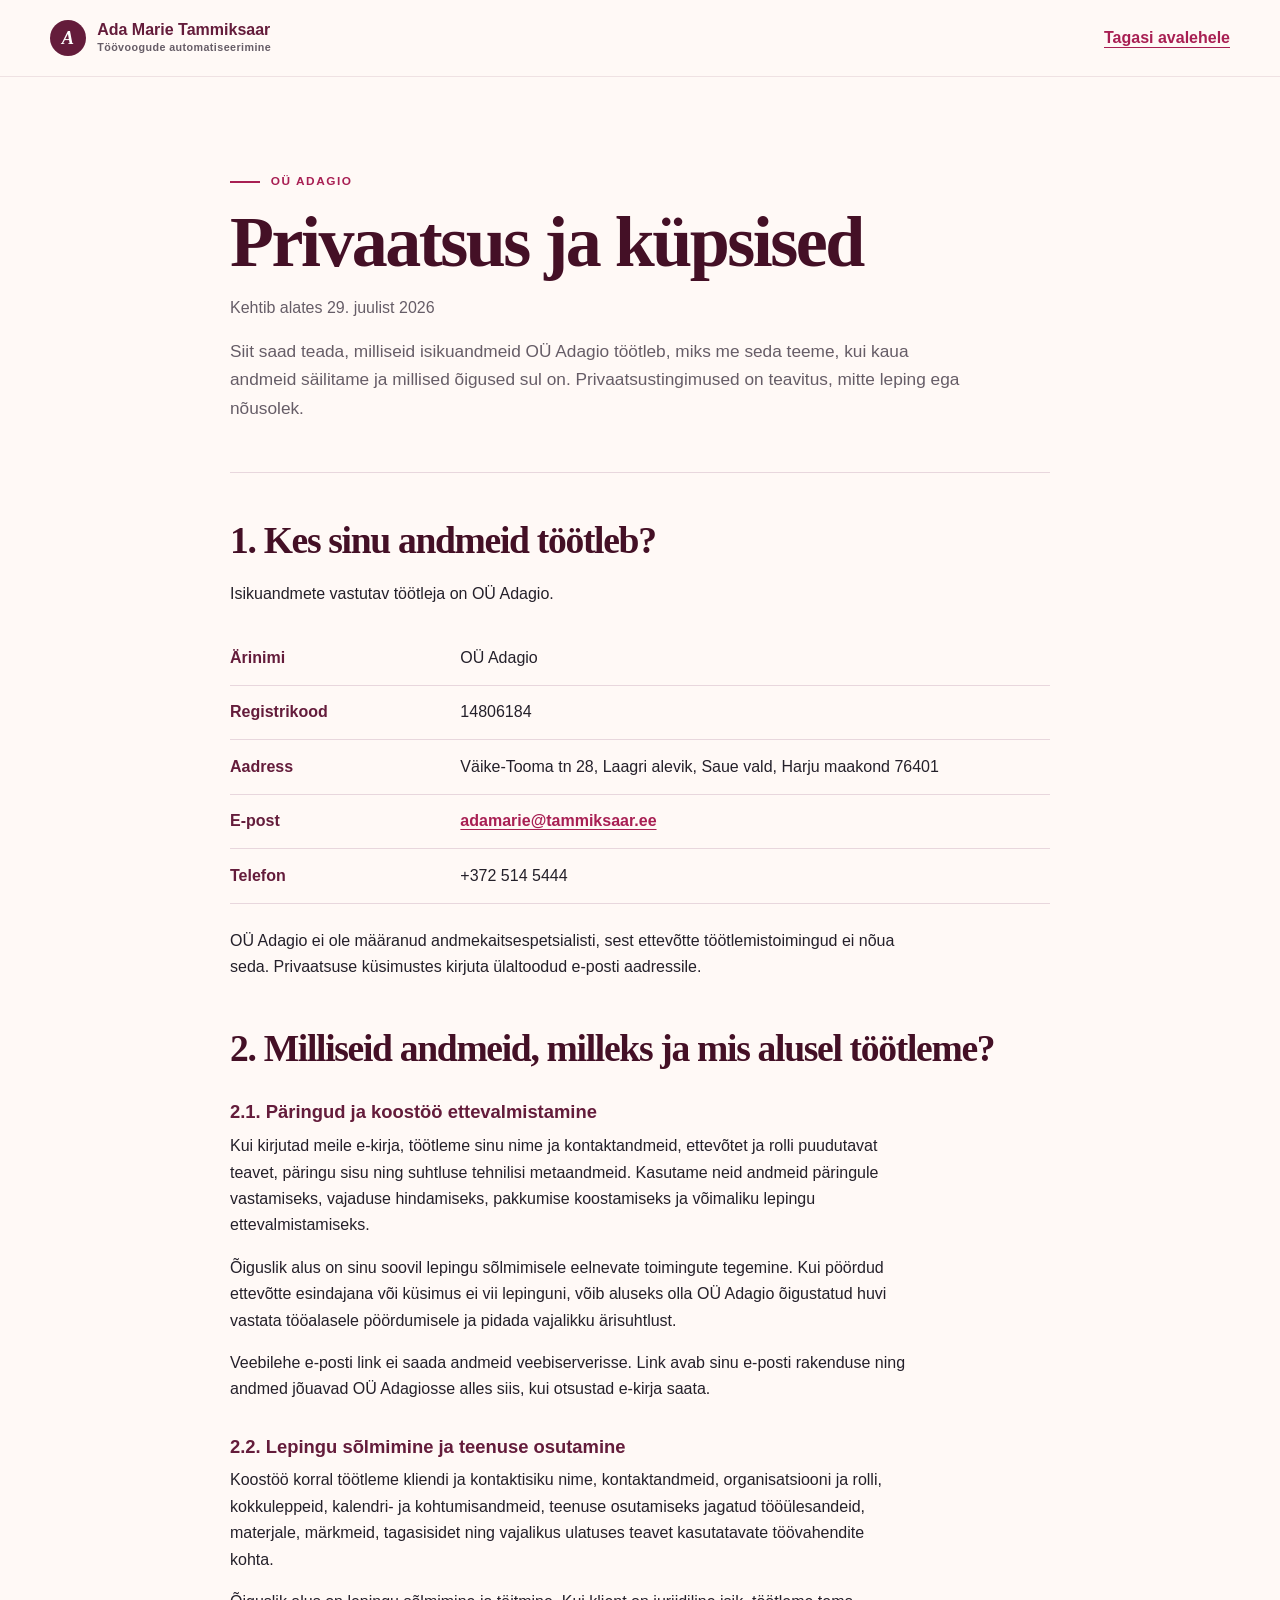
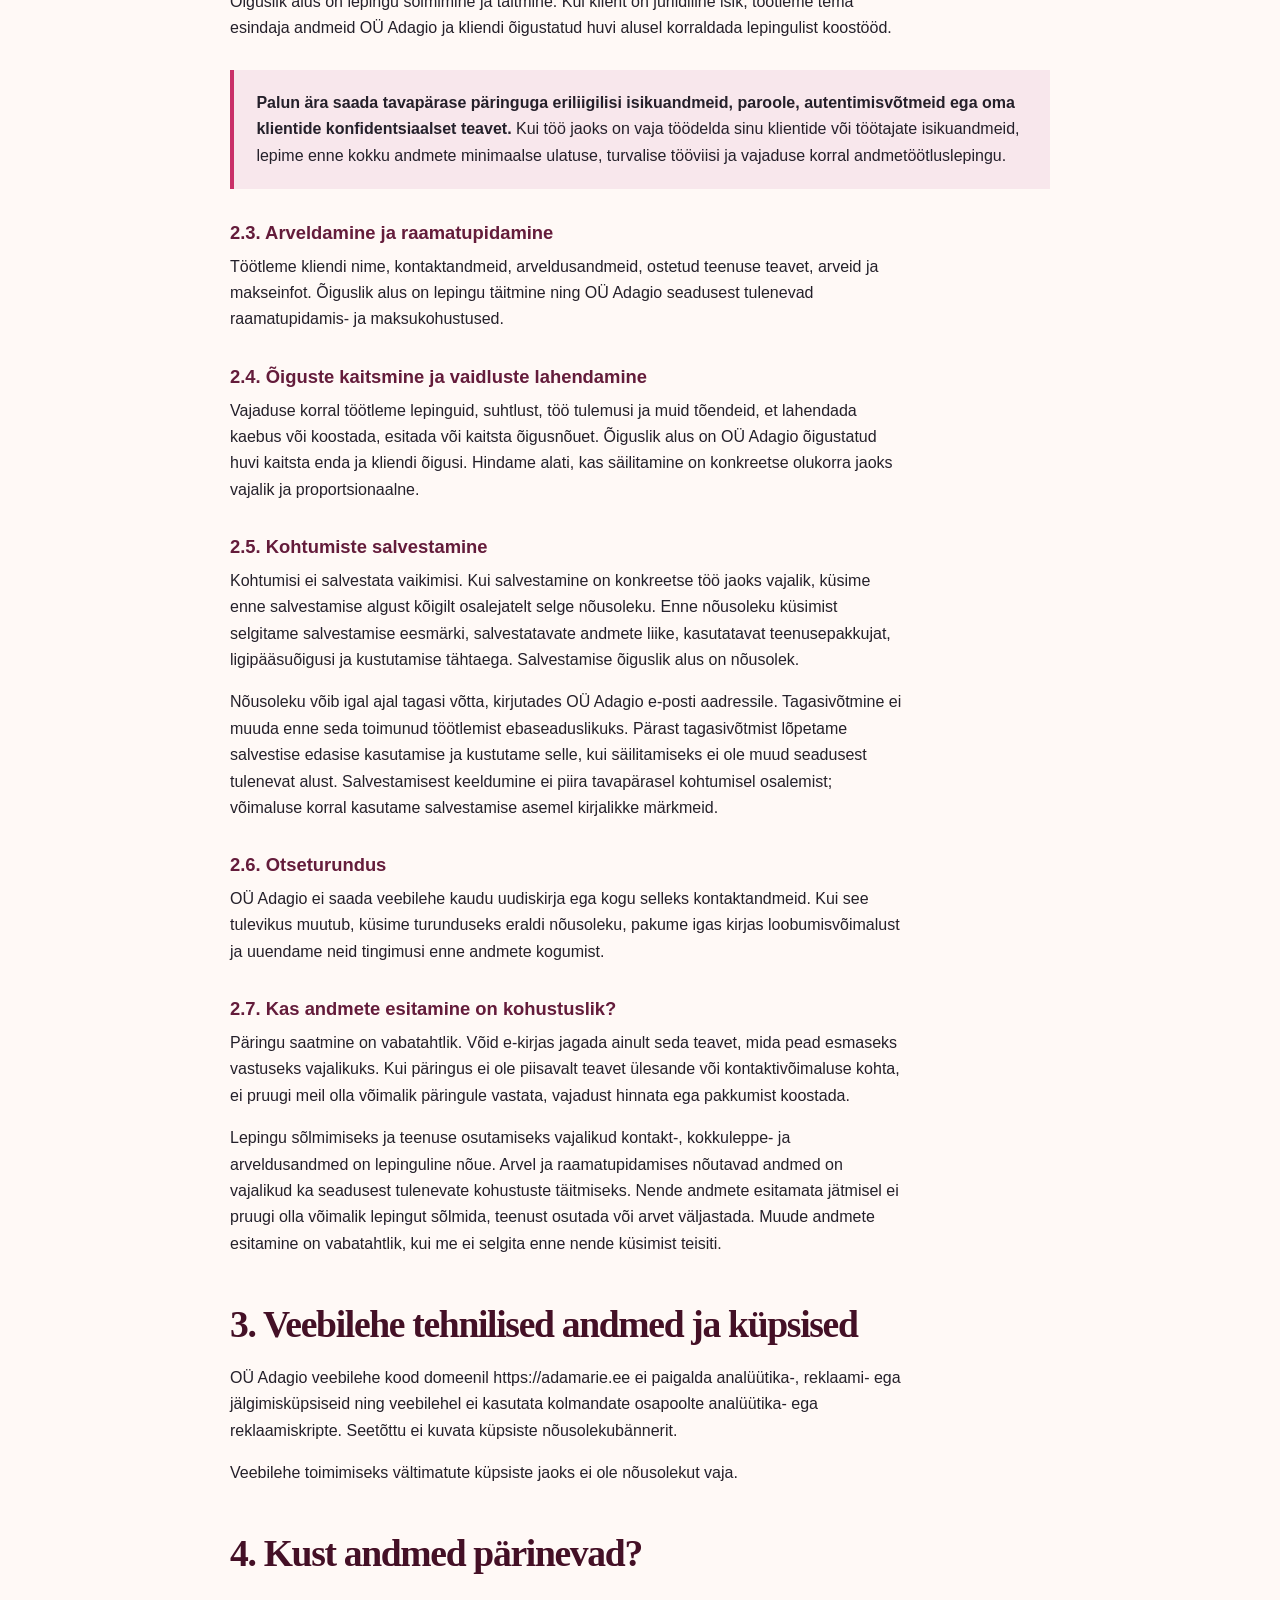
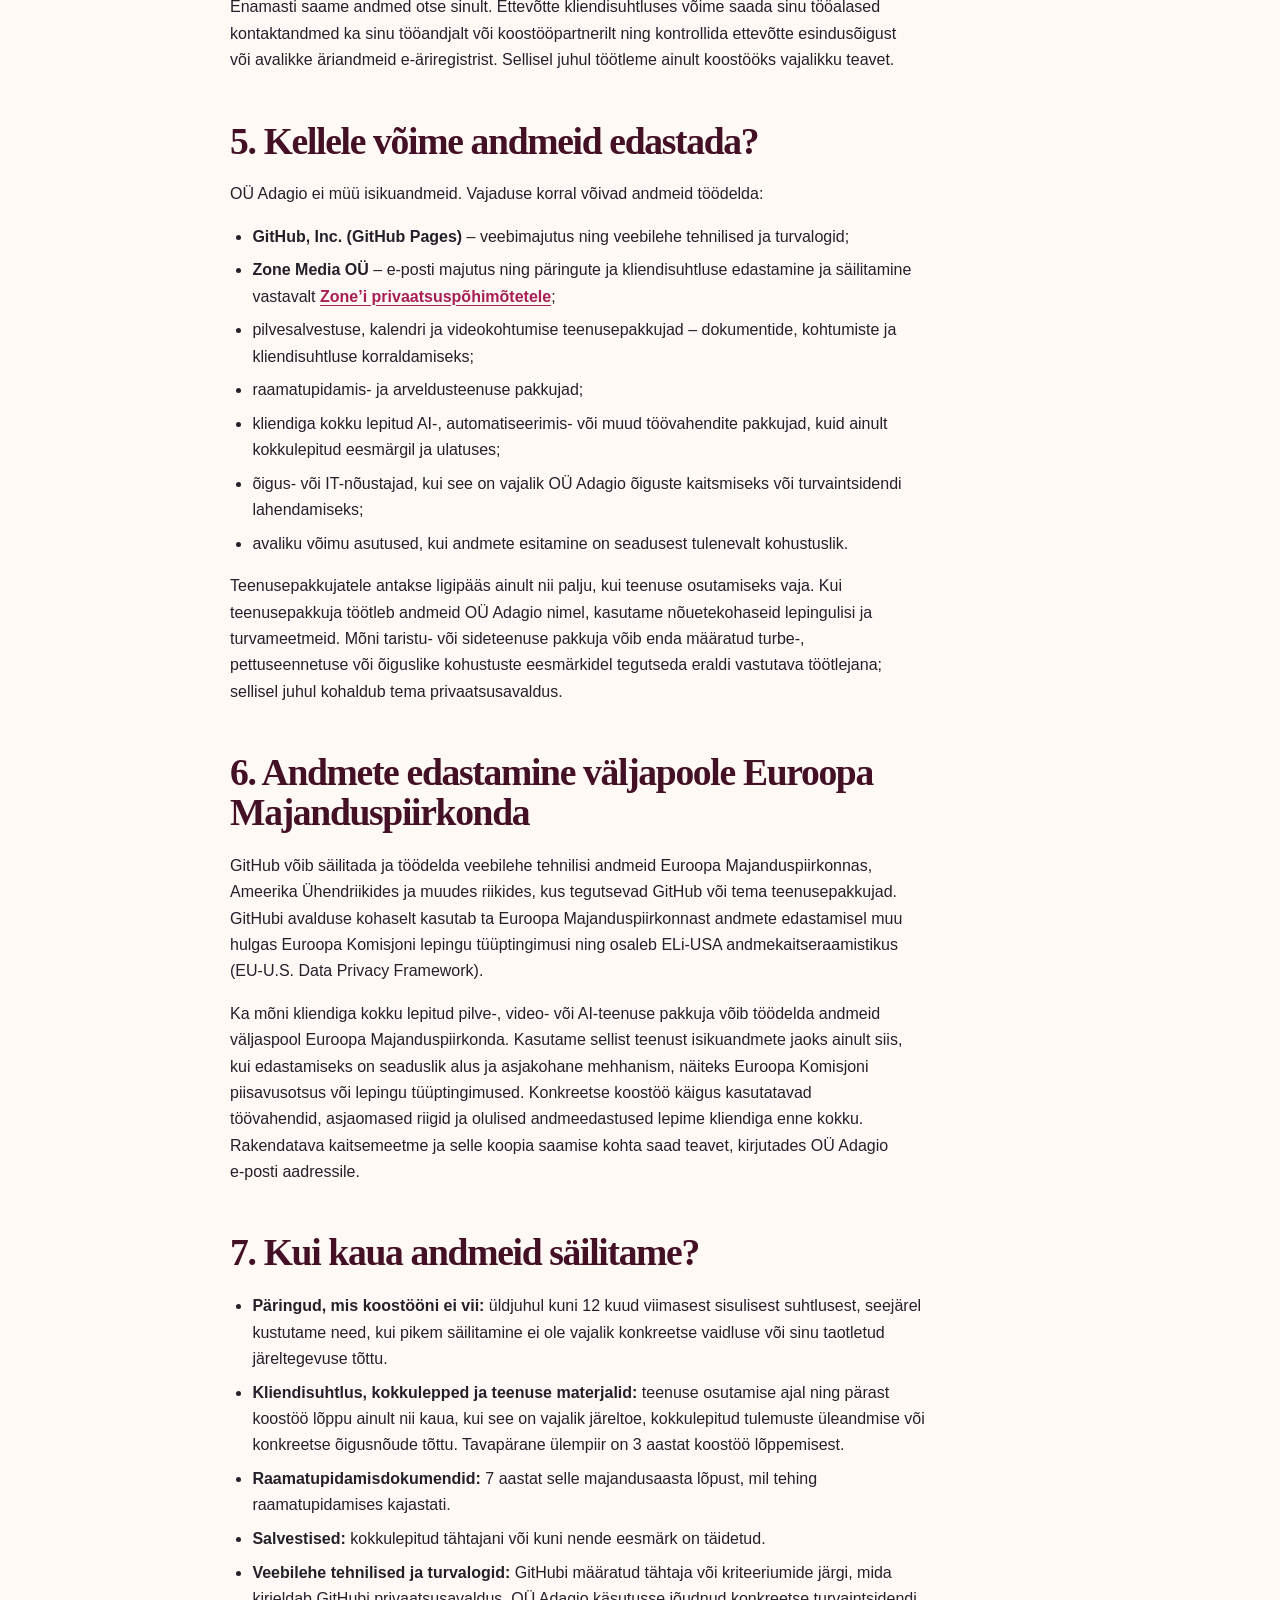
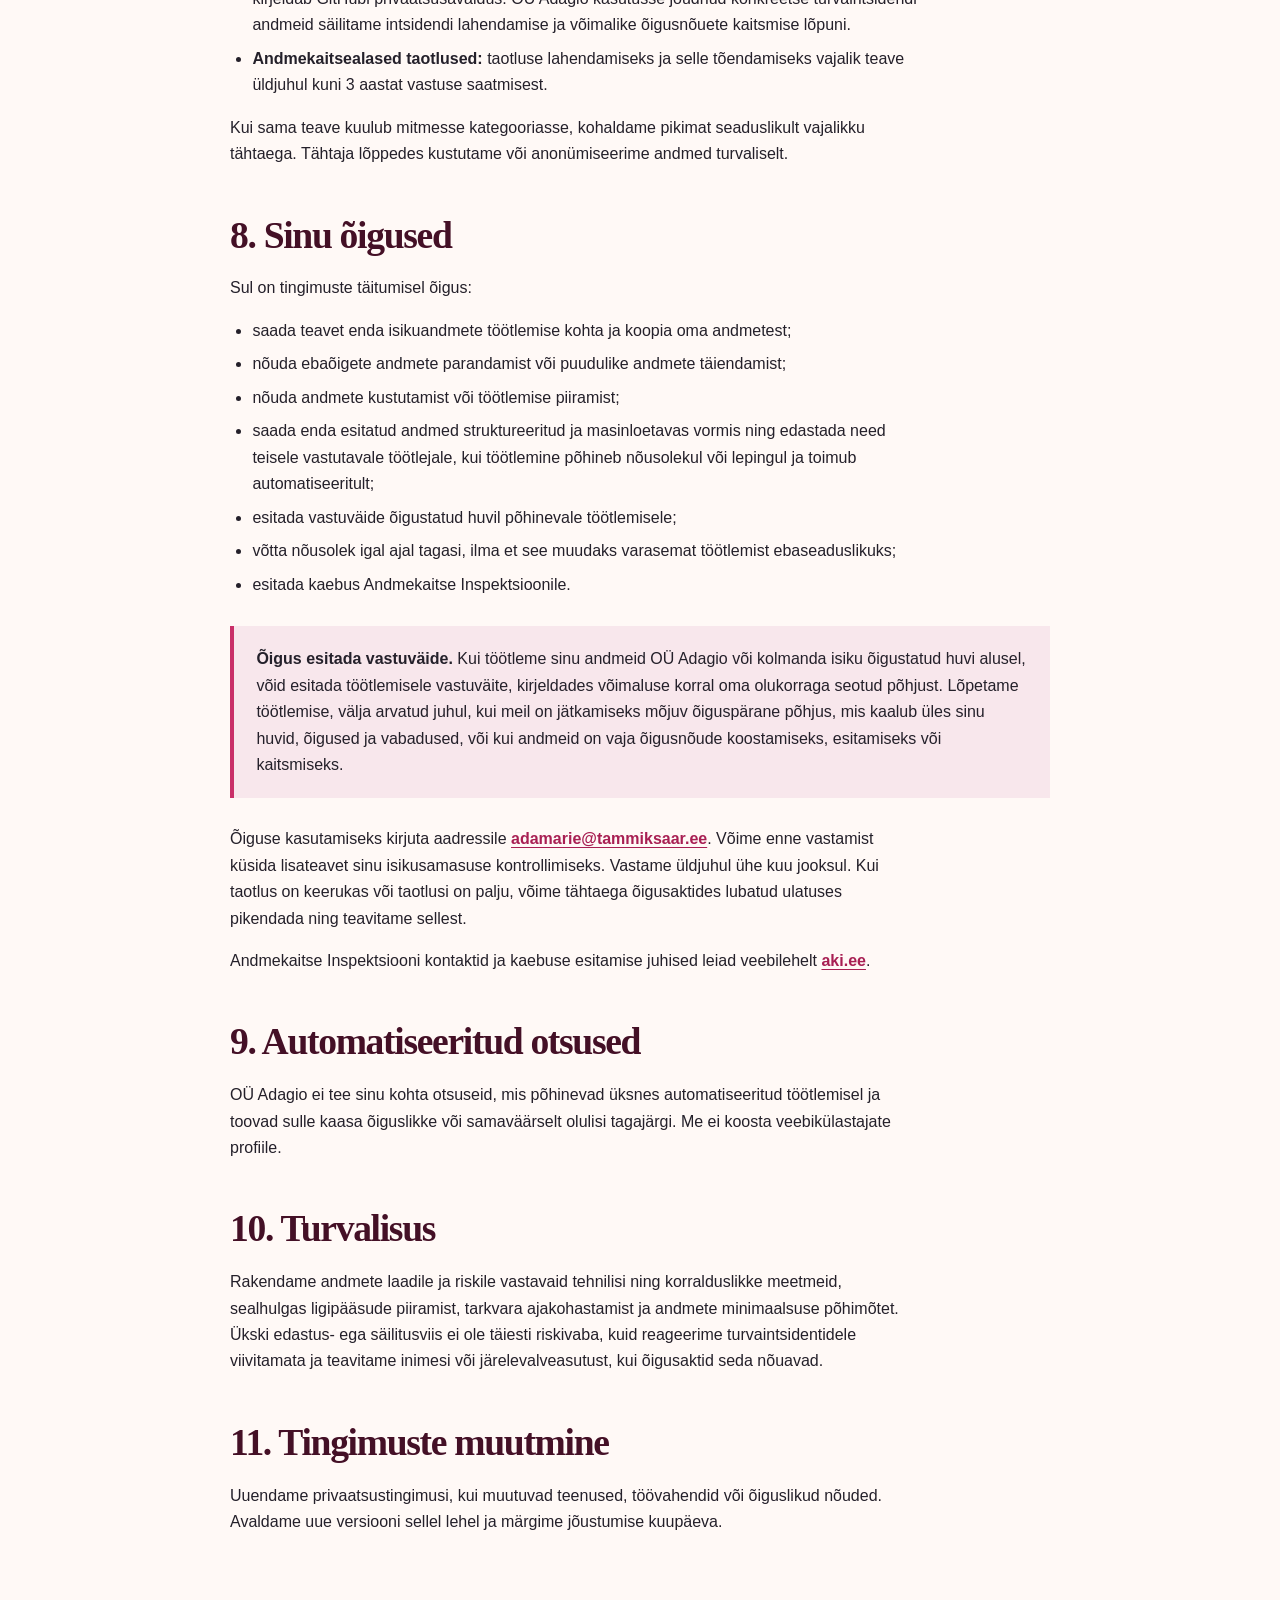
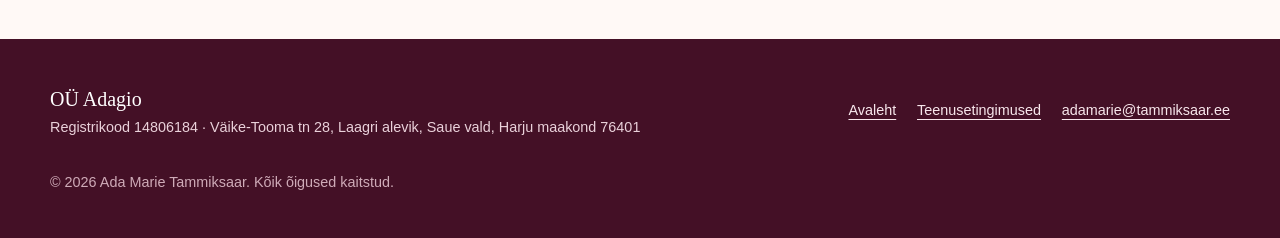
==== commit 5122c8f8: "Viimistle Kickstart/Autopilot lubadused ja õigusdokumendid - Avaleht: eemalda "töötava lahenduse" lu" ====
--- a/privaatsus.html
+++ b/privaatsus.html
@@ -142,7 +142,7 @@
 
         <h3>2.4. Õiguste kaitsmine ja vaidluste lahendamine</h3>
         <p>
-          Vajaduse korral töötleme lepinguid, suhtlust, töö tulemeid ja muid
+          Vajaduse korral töötleme lepinguid, suhtlust, töö tulemusi ja muid
           tõendeid, et lahendada kaebus või koostada, esitada või kaitsta
           õigusnõuet. Õiguslik alus on OÜ Adagio õigustatud huvi kaitsta enda ja
           kliendi õigusi. Hindame alati, kas säilitamine on konkreetse olukorra
@@ -414,9 +414,10 @@
           <a href="mailto:adamarie@tammiksaar.ee">adamarie@tammiksaar.ee</a>
         </nav>
         <p class="footer-meta">
-          © 2026 Ada Marie Tammiksaar. Kõik õigused kaitstud.
+          © <span id="year">2026</span> Ada Marie Tammiksaar. Kõik õigused kaitstud.
         </p>
       </div>
     </footer>
+    <script src="toovoogude-automatiseerimine.js" defer></script>
   </body>
 </html>
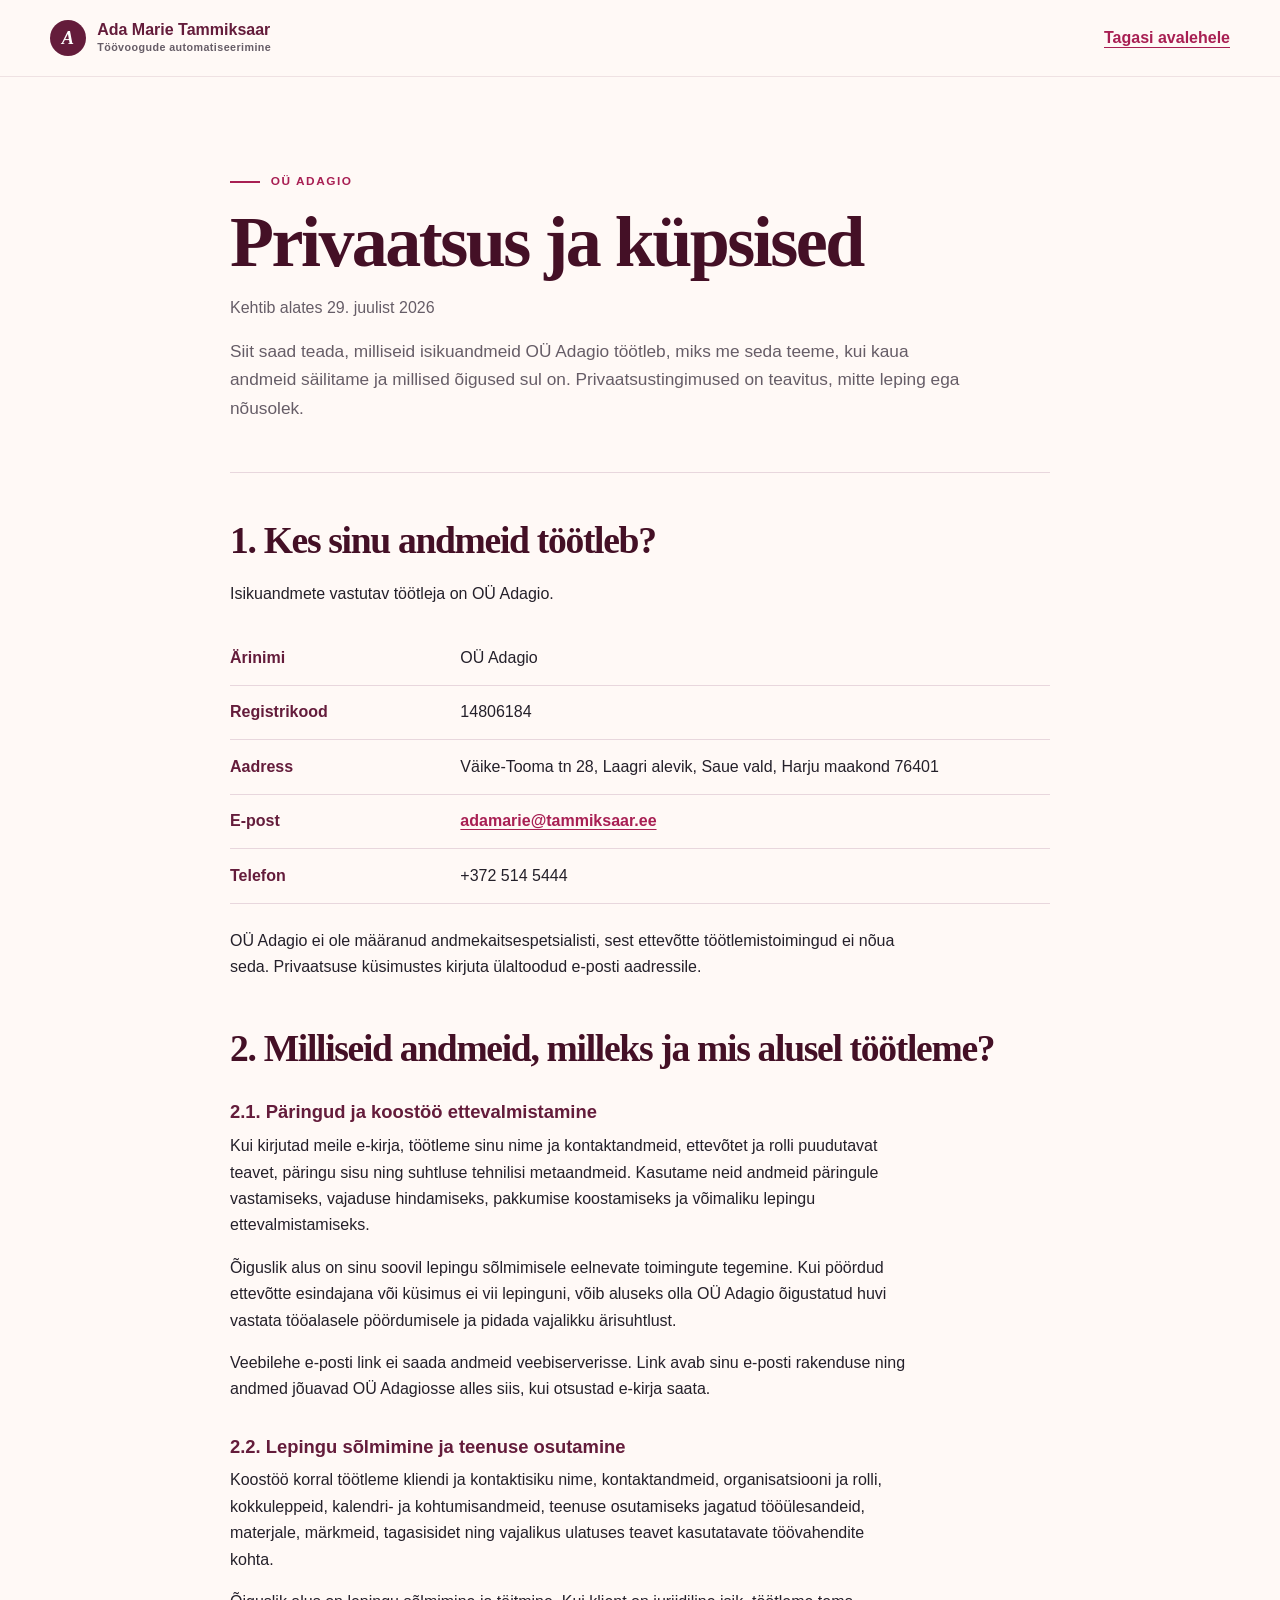
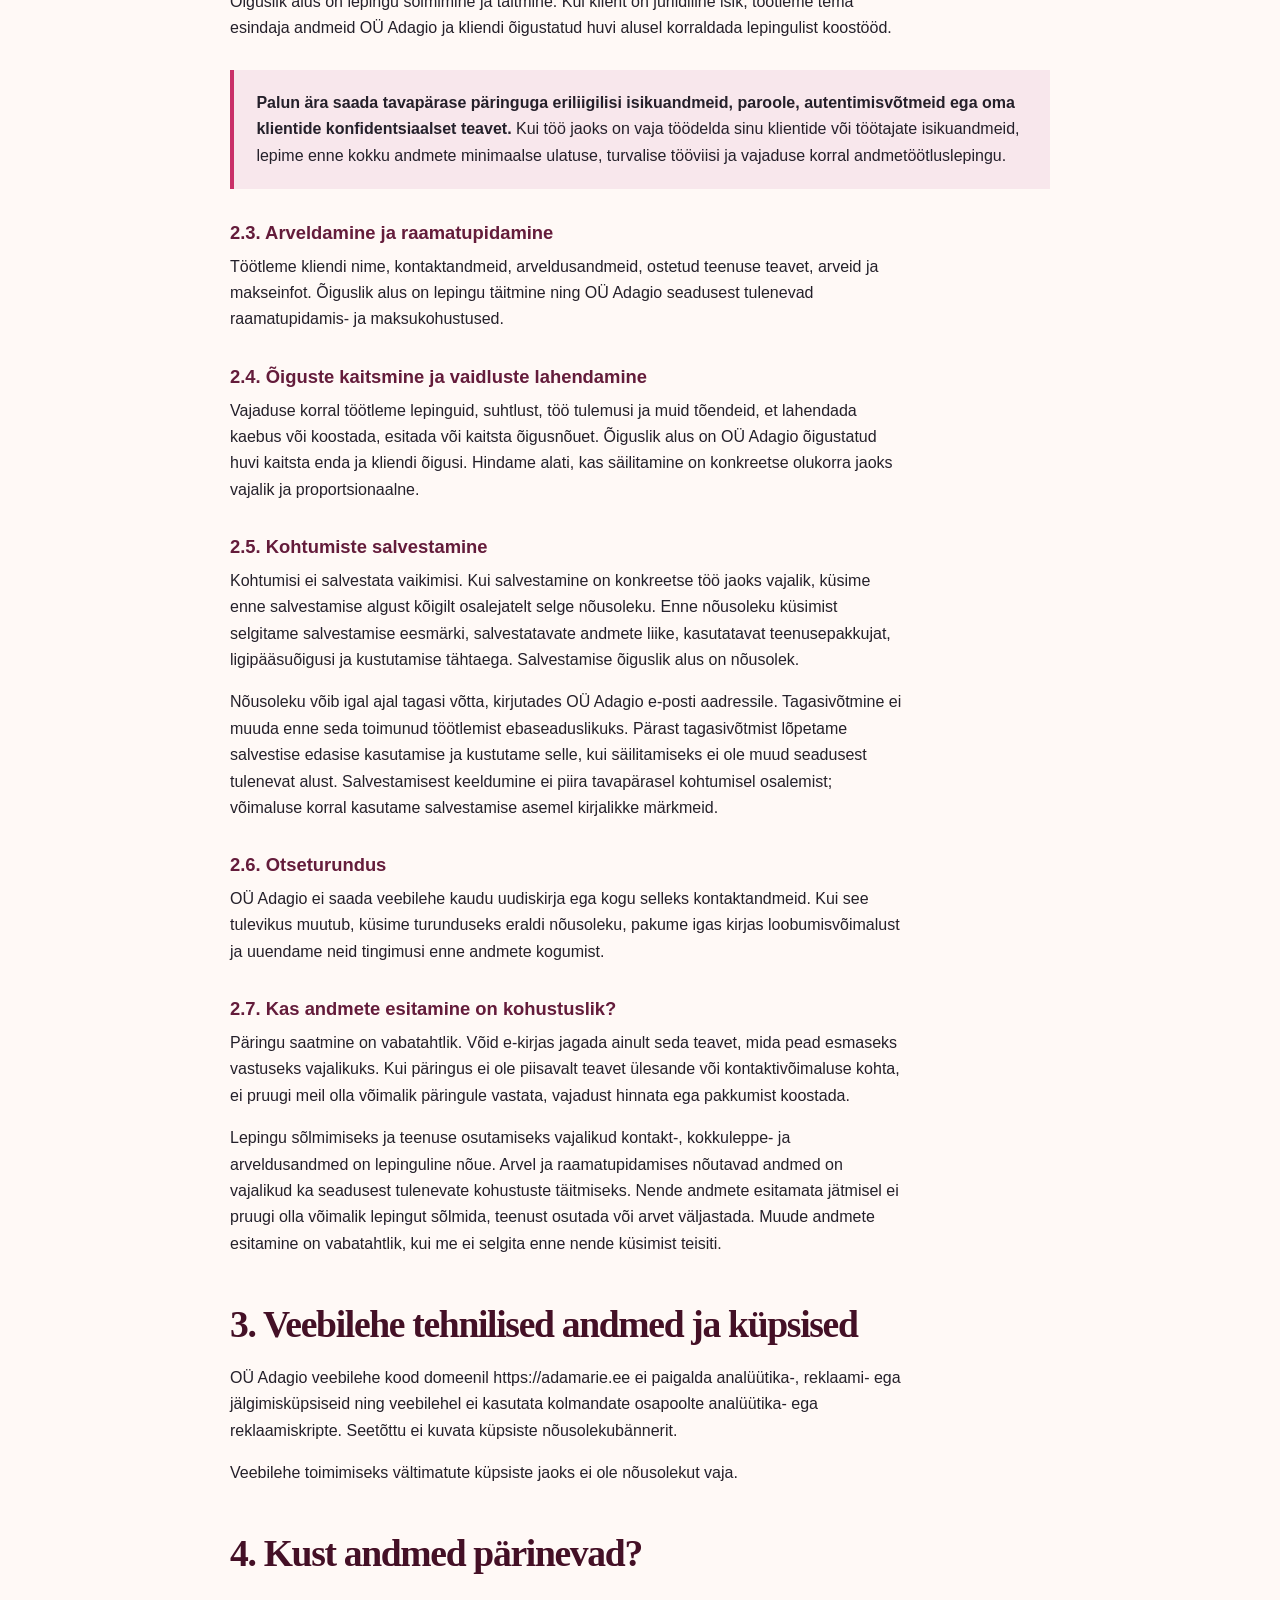
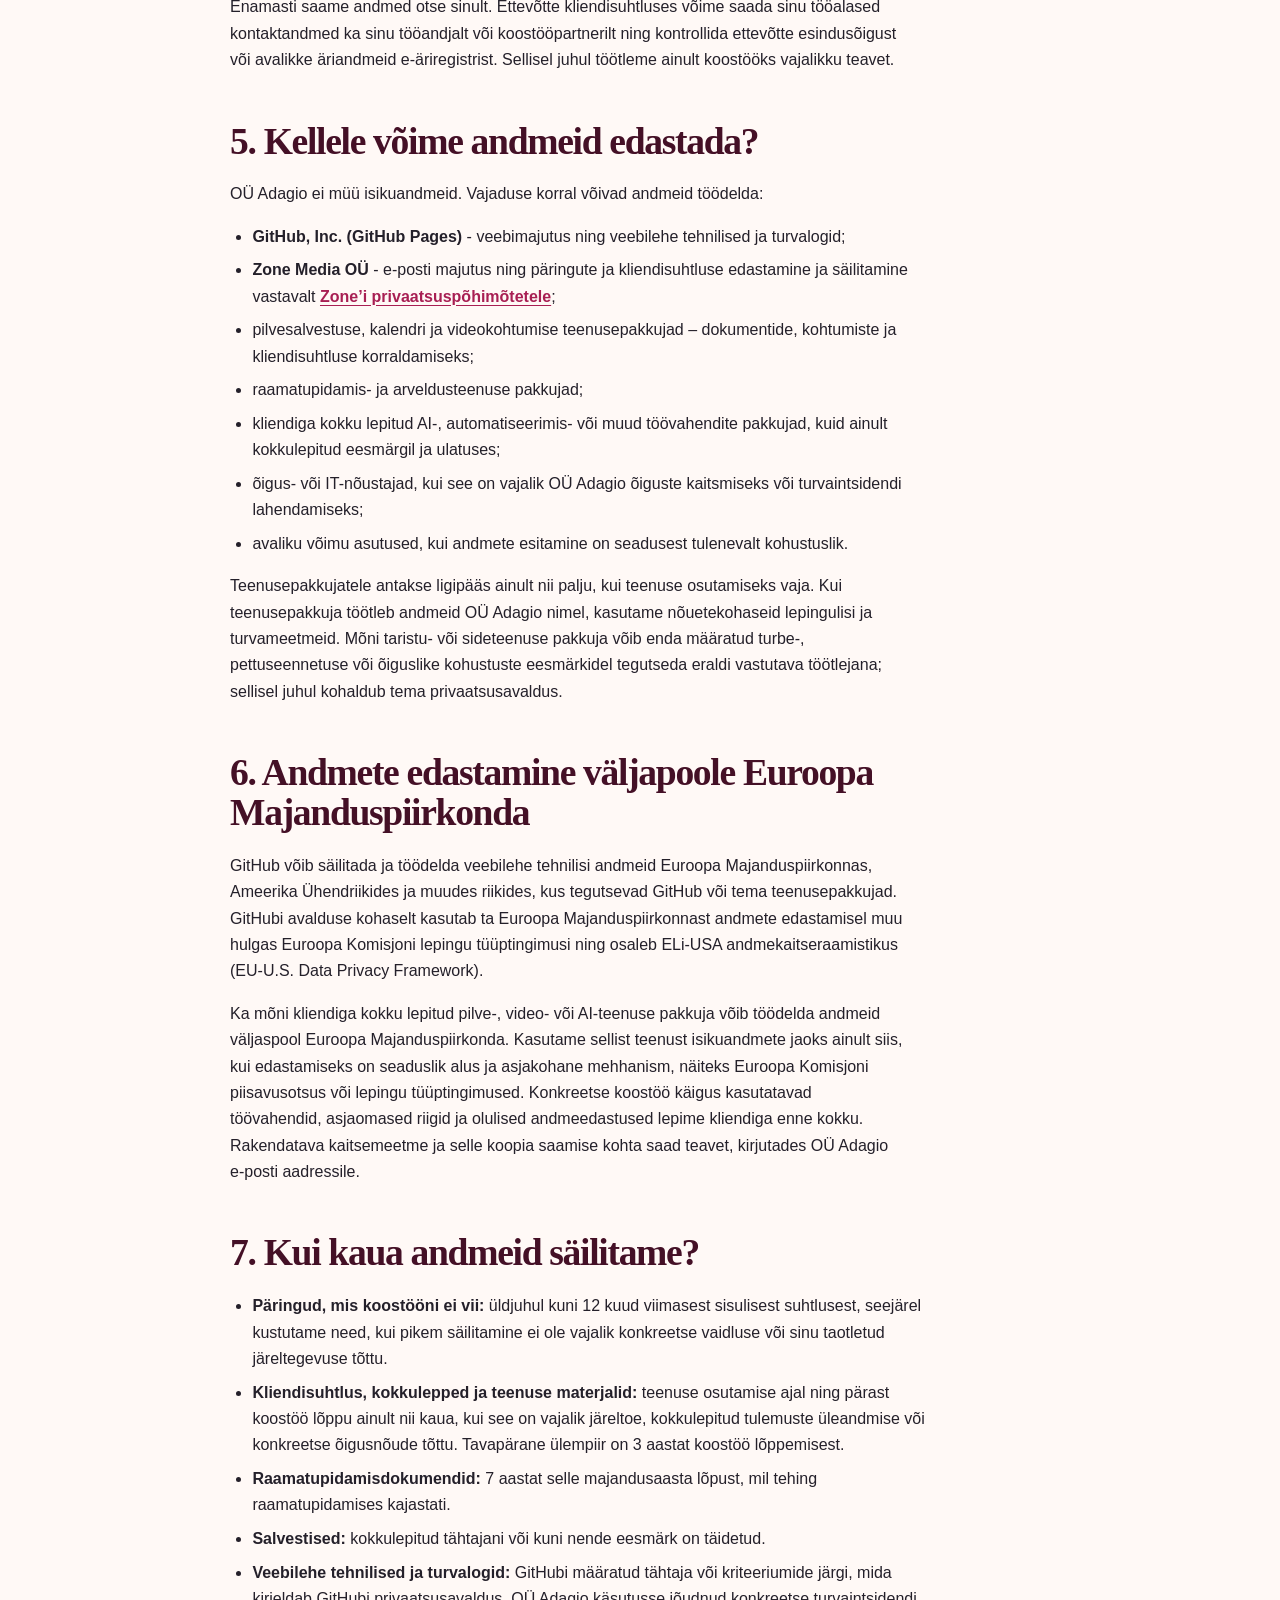
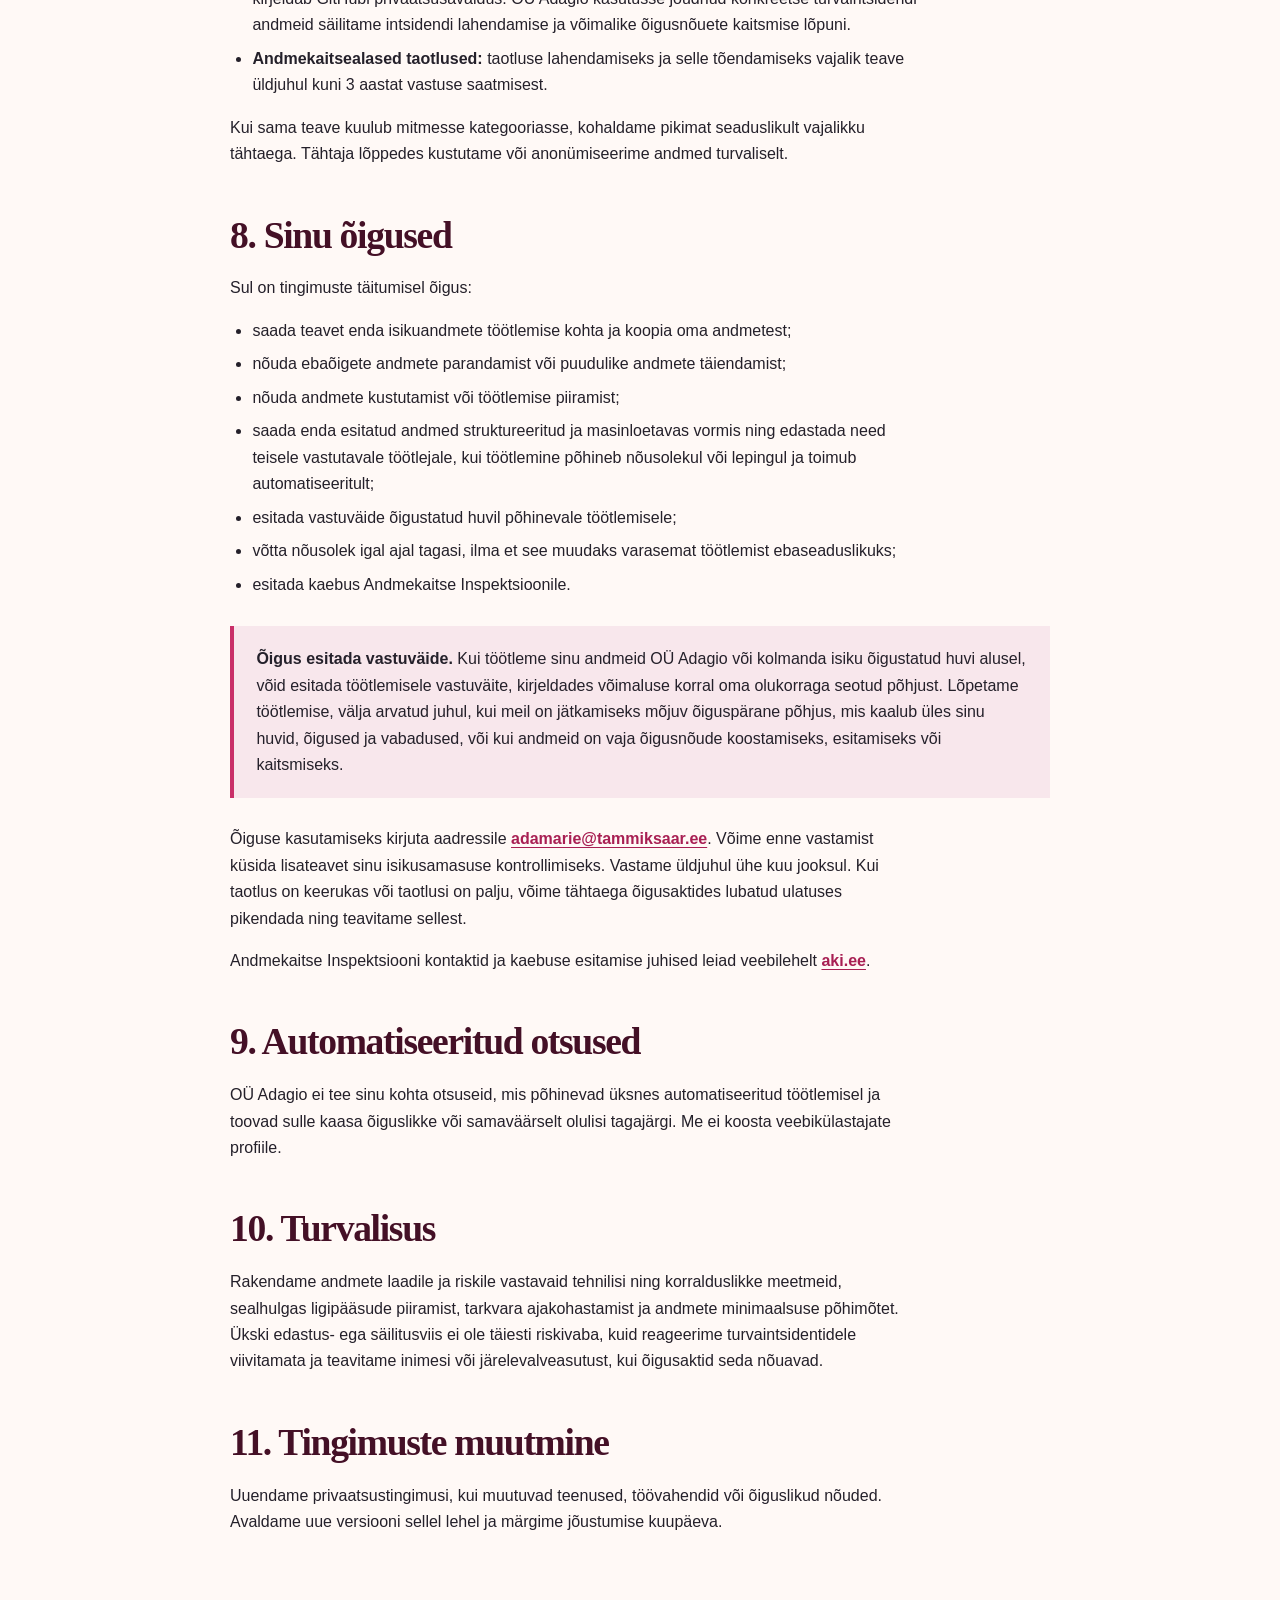
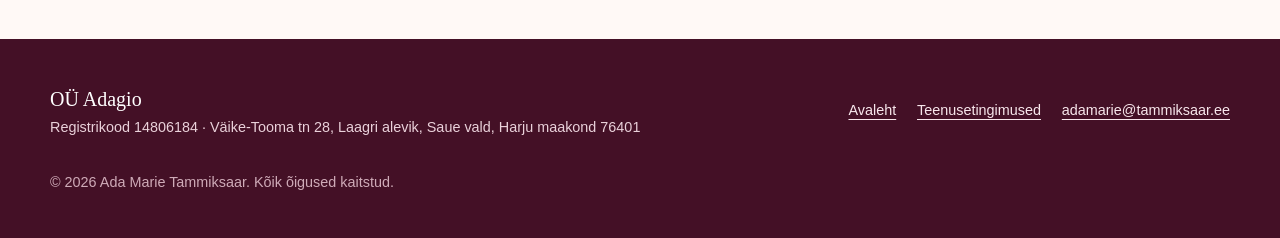
==== commit 49e72fe6: "Kasuta tavalisi sidekriipse privaatsus- ja teenusetingimuste lehtedel Co-Authored-By: Claude Sonnet " ====
--- a/privaatsus.html
+++ b/privaatsus.html
@@ -26,7 +26,7 @@
         <a
           class="brand"
           href="index.html"
-          aria-label="Ada Marie Tammiksaar – avalehele"
+          aria-label="Ada Marie Tammiksaar - avalehele"
         >
           <span class="brand-mark" aria-hidden="true">A</span>
           <span class="brand-text">
@@ -220,11 +220,11 @@
         </p>
         <ul>
           <li>
-            <strong>GitHub, Inc. (GitHub Pages)</strong> – veebimajutus ning
+            <strong>GitHub, Inc. (GitHub Pages)</strong> - veebimajutus ning
             veebilehe tehnilised ja turvalogid;
           </li>
           <li>
-            <strong>Zone Media OÜ</strong> – e-posti majutus ning päringute ja
+            <strong>Zone Media OÜ</strong> - e-posti majutus ning päringute ja
             kliendisuhtluse edastamine ja säilitamine vastavalt
             <a
               href="https://www.zone.ee/et/zone-media-ou-privacy-policy/"
--- a/toovoogude-automatiseerimine.css
+++ b/toovoogude-automatiseerimine.css
@@ -477,6 +477,14 @@
   box-shadow: var(--shadow);
 }
 
+@media (max-width: 719px) {
+  .hero-portrait {
+    max-height: 340px;
+    object-fit: cover;
+    object-position: center 20%;
+  }
+}
+
 .hero-note {
   position: static;
   width: 100%;
@@ -605,63 +613,6 @@
   font-family: var(--serif);
   font-size: clamp(1.3rem, 3vw, 1.85rem);
   line-height: 1.4;
-}
-
-/* AI search visibility */
-
-.ai-search {
-  background: linear-gradient(115deg, #fff9f6 0%, #f8e7ec 100%);
-}
-
-.ai-search-grid {
-  display: grid;
-  gap: 3rem;
-  align-items: start;
-}
-
-.ai-search-grid .lead {
-  margin-bottom: 1.25rem;
-}
-
-.ai-search-grid > div > p:not(.eyebrow):not(.lead) {
-  max-width: 62ch;
-  margin-bottom: 1.8rem;
-}
-
-.ai-search-notes {
-  border-top: 1px solid var(--rose);
-}
-
-.ai-search-notes article {
-  display: grid;
-  grid-template-columns: 3rem 1fr;
-  column-gap: 1rem;
-  padding: 1.35rem 0;
-  border-bottom: 1px solid var(--rose);
-}
-
-.ai-search-notes span {
-  grid-row: span 2;
-  color: var(--raspberry-dark);
-  font-family: var(--serif);
-  font-size: 1.45rem;
-  font-style: italic;
-}
-
-.ai-search-notes h3,
-.ai-search-notes p {
-  grid-column: 2;
-}
-
-.ai-search-notes h3 {
-  margin: 0 0 .35rem;
-}
-
-.ai-search-notes p {
-  margin: 0;
-  color: var(--muted);
-  font-size: .94rem;
-  line-height: 1.55;
 }
 
 /* Examples */
@@ -1462,7 +1413,6 @@
   .hero-grid,
   .statement,
   .examples-intro,
-  .ai-search-grid,
   .small-start,
   .about-grid,
   .case-study,
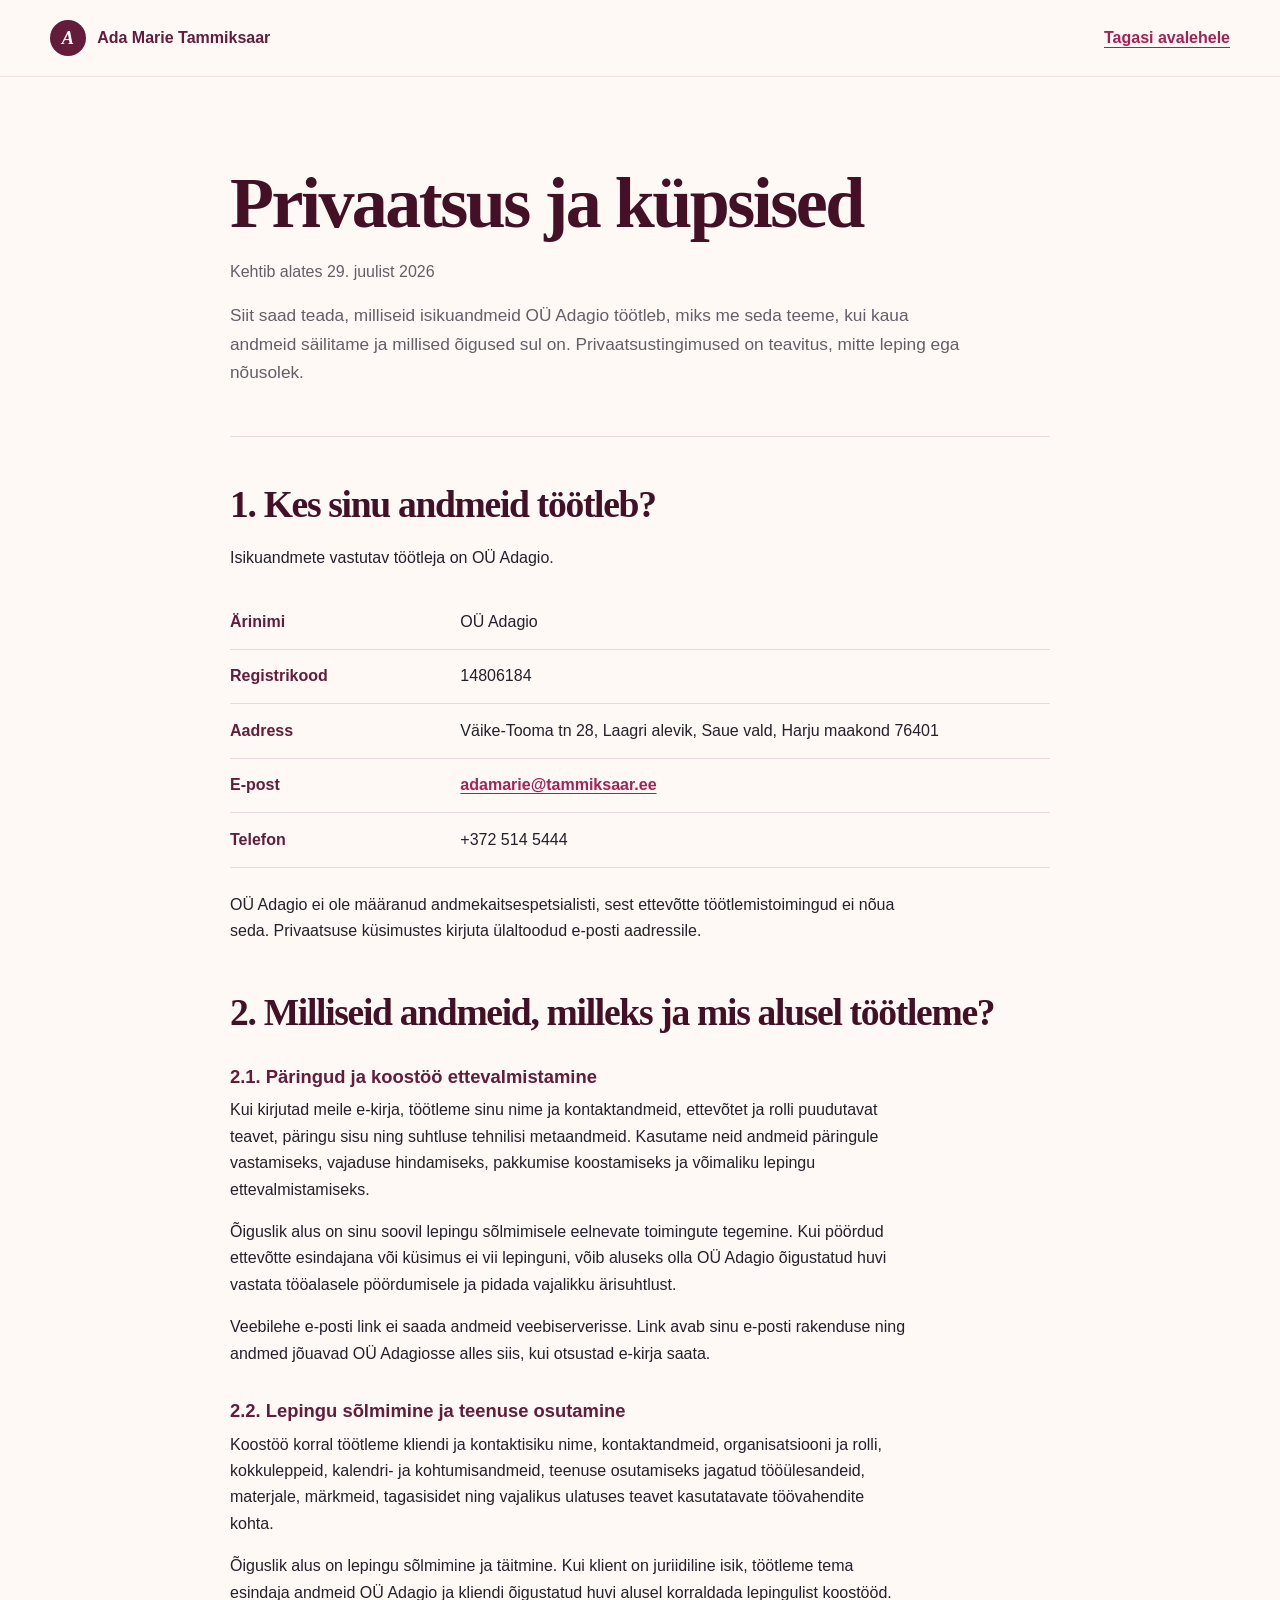
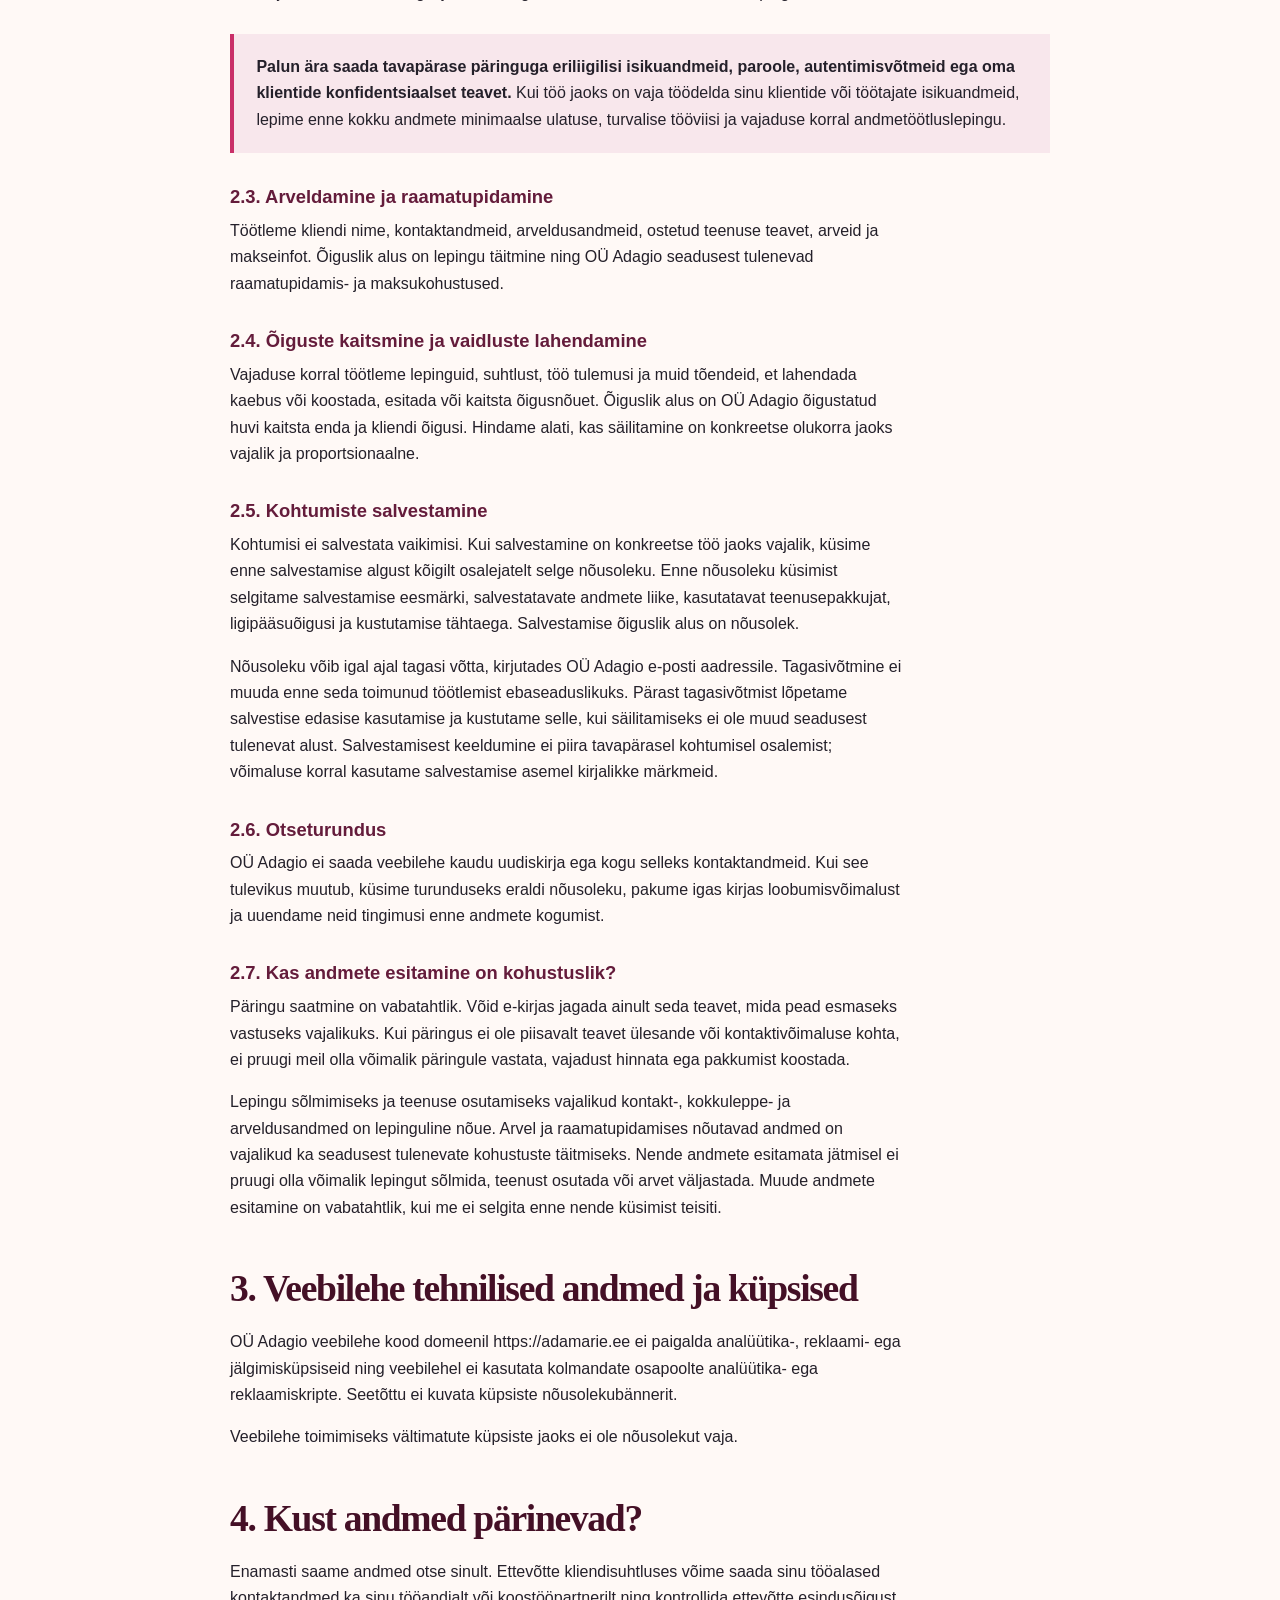
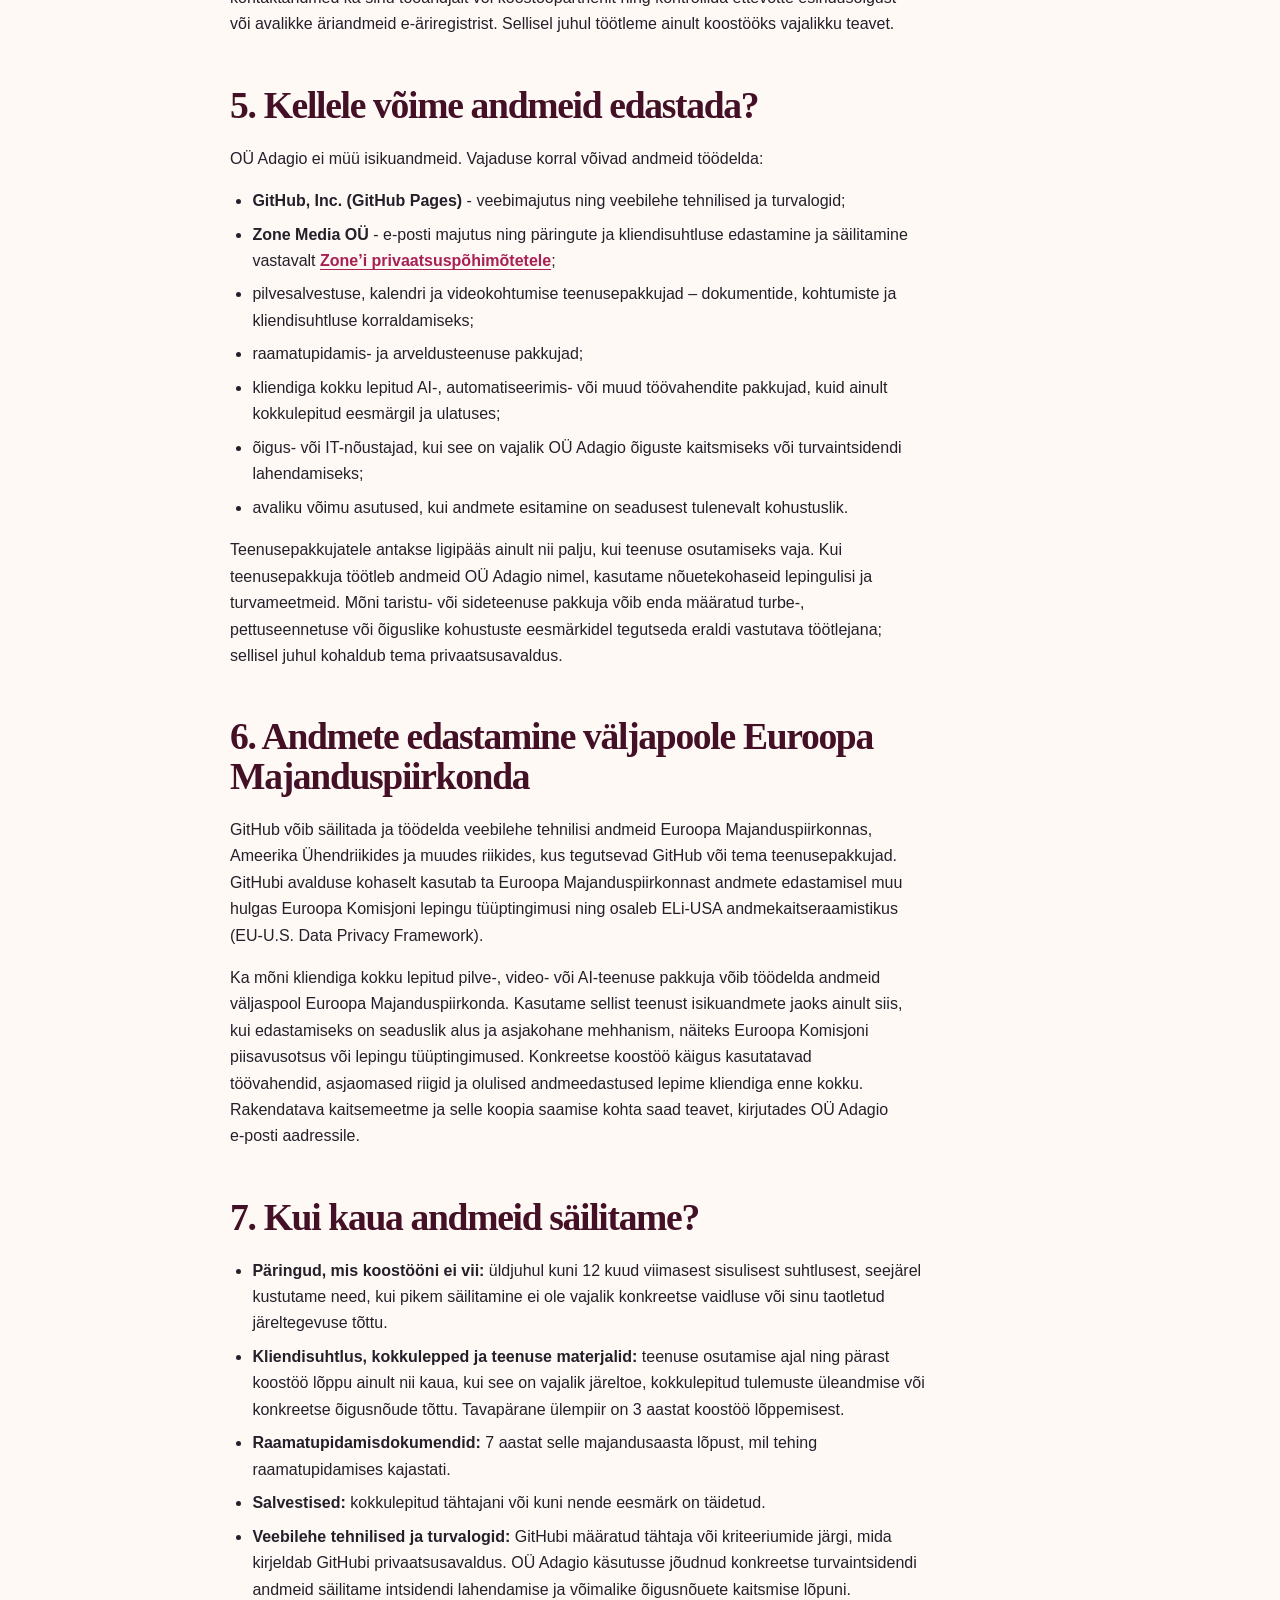
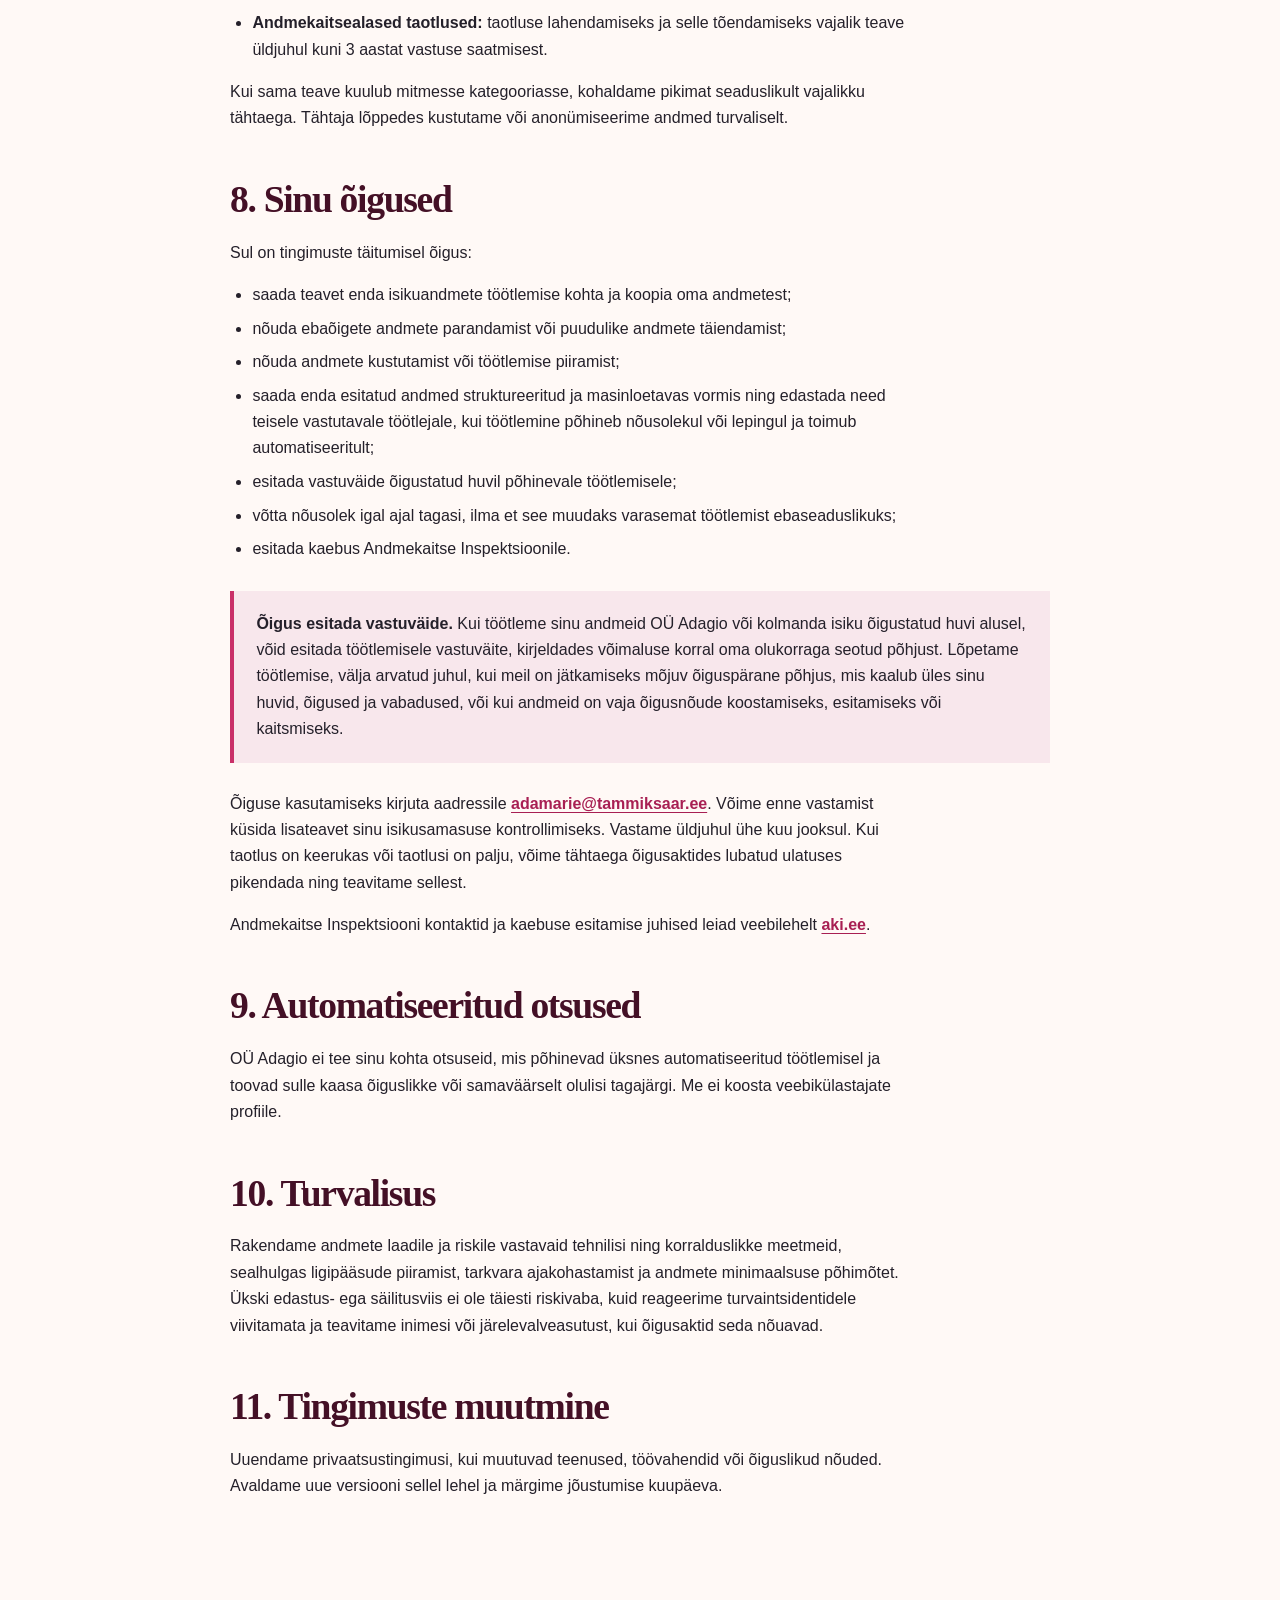
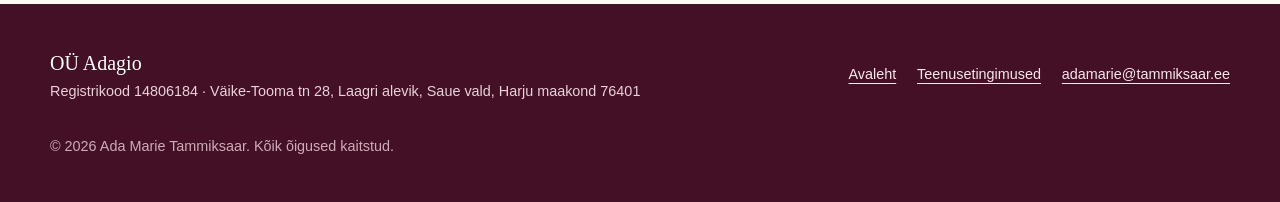
==== commit 07fe7e08: "Simplify website content and interactions" ====
--- a/privaatsus.html
+++ b/privaatsus.html
@@ -31,7 +31,6 @@
           <span class="brand-mark" aria-hidden="true">A</span>
           <span class="brand-text">
             <span class="brand-name">Ada Marie Tammiksaar</span>
-            <small>Töövoogude automatiseerimine</small>
           </span>
         </a>
         <span></span>
@@ -42,7 +41,6 @@
     <main class="legal-main" id="sisu">
       <article class="container legal">
         <header class="legal-header">
-          <p class="eyebrow">OÜ Adagio</p>
           <h1>Privaatsus ja küpsised</h1>
           <p class="legal-updated">Kehtib alates 29. juulist 2026</p>
           <p class="legal-summary">
--- a/toovoogude-automatiseerimine.css
+++ b/toovoogude-automatiseerimine.css
@@ -109,30 +109,6 @@
   background: var(--berry);
 }
 
-.eyebrow {
-  display: inline-flex;
-  align-items: center;
-  gap: .65rem;
-  margin: 0 0 1.1rem;
-  color: var(--raspberry-dark);
-  font-size: .74rem;
-  font-weight: 800;
-  letter-spacing: .13em;
-  line-height: 1.3;
-  text-transform: uppercase;
-}
-
-.eyebrow::before {
-  width: 1.9rem;
-  height: 2px;
-  background: currentColor;
-  content: "";
-}
-
-.section--berry .eyebrow {
-  color: #ffd5e2;
-}
-
 h1,
 h2,
 h3,
@@ -149,10 +125,10 @@
 }
 
 h1 {
-  max-width: 12.5ch;
+  max-width: 100%;
   margin-bottom: 1.35rem;
-  font-size: clamp(2.65rem, 8.5vw, 5.6rem);
-  line-height: .99;
+  font-size: clamp(2rem, 5.5vw, 4.5rem);
+  line-height: 1.08;
 }
 
 h2 {
@@ -322,16 +298,6 @@
   white-space: nowrap;
 }
 
-.brand small {
-  display: none;
-  margin-top: .2rem;
-  color: var(--muted);
-  font-size: .67rem;
-  font-weight: 600;
-  letter-spacing: .04em;
-  line-height: 1.3;
-}
-
 .nav-links {
   position: fixed;
   inset: 4.75rem 0 auto;
@@ -485,19 +451,6 @@
   }
 }
 
-.hero-note {
-  position: static;
-  width: 100%;
-  padding: 1.25rem 1.35rem;
-  border-top: 4px solid var(--raspberry);
-  color: var(--white);
-  background: var(--berry);
-  box-shadow: 0 15px 35px rgba(68, 16, 38, .18);
-  font-family: var(--serif);
-  font-size: 1.15rem;
-  line-height: 1.35;
-}
-
 /* Workflow and introduction */
 
 .workflow {
@@ -554,78 +507,7 @@
   font-size: .93rem;
 }
 
-.statement {
-  display: grid;
-  gap: 2.5rem;
-}
-
-.statement h2 {
-  max-width: 16ch;
-  margin-bottom: 0;
-}
-
-.statement-copy {
-  align-self: end;
-  max-width: 620px;
-}
-
-.manifesto-line {
-  display: inline-block;
-  margin-top: .75rem;
-  padding: .45rem .7rem;
-  color: var(--white);
-  background: var(--berry);
-  font-family: var(--serif);
-  font-size: clamp(1.15rem, 2.5vw, 1.5rem);
-  line-height: 1.3;
-}
-
-.situations {
-  display: grid;
-  margin-top: 3rem;
-  border-top: 1px solid var(--line);
-}
-
-.situation {
-  display: grid;
-  gap: .45rem;
-  padding: 1.6rem 0;
-  border-bottom: 1px solid var(--line);
-}
-
-.situation-number {
-  color: var(--raspberry-dark);
-  font-family: var(--serif);
-  font-size: 1.25rem;
-  font-style: italic;
-}
-
-.situation p {
-  max-width: 42ch;
-  margin-bottom: 0;
-  color: var(--muted);
-}
-
-.section-close {
-  max-width: 870px;
-  margin: 2.5rem 0 0;
-  color: var(--berry);
-  font-family: var(--serif);
-  font-size: clamp(1.3rem, 3vw, 1.85rem);
-  line-height: 1.4;
-}
-
 /* Examples */
-
-.examples-intro {
-  display: grid;
-  gap: 1.5rem;
-  align-items: end;
-}
-
-.examples-intro .lead {
-  margin-bottom: 0;
-}
 
 .example-list {
   margin-top: 3.5rem;
@@ -676,35 +558,6 @@
 .example-detail--control {
   padding-left: 1rem;
   border-left: 3px solid var(--raspberry);
-}
-
-.small-start {
-  display: grid;
-  gap: 2rem;
-  align-items: center;
-}
-
-.small-start-note {
-  position: relative;
-  padding: 2rem 1.5rem 1.5rem;
-  border-top: 1px solid var(--rose);
-  border-bottom: 1px solid var(--rose);
-  color: var(--berry);
-  font-family: var(--serif);
-  font-size: clamp(1.25rem, 3vw, 1.75rem);
-  line-height: 1.45;
-}
-
-.small-start-note::before {
-  position: absolute;
-  top: -.75rem;
-  left: 1rem;
-  padding: 0 .5rem;
-  color: var(--raspberry);
-  background: var(--paper);
-  font-size: 2rem;
-  line-height: 1;
-  content: "“";
 }
 
 /* Process and about */
@@ -742,24 +595,6 @@
   max-width: 56ch;
   margin-bottom: 0;
   color: var(--muted);
-}
-
-.honesty {
-  display: grid;
-  gap: 1.25rem;
-  padding: 1.5rem;
-  border-left: 5px solid var(--raspberry);
-  color: var(--white);
-  background: var(--berry);
-}
-
-.honesty p {
-  margin-bottom: 0;
-}
-
-.honesty p:first-child {
-  font-family: var(--serif);
-  font-size: 1.3rem;
 }
 
 .about-grid {
@@ -885,50 +720,7 @@
   background: var(--paper);
 }
 
-/* Outcomes and pricing */
-
-.checklist-grid {
-  display: grid;
-  gap: 3rem;
-  align-items: start;
-}
-
-.checklist {
-  margin: 0;
-  padding: 0;
-  list-style: none;
-}
-
-.checklist li {
-  position: relative;
-  padding: .85rem 0 .85rem 2.35rem;
-  border-bottom: 1px solid var(--line);
-}
-
-.checklist li::before {
-  position: absolute;
-  top: .82rem;
-  left: 0;
-  display: grid;
-  width: 1.45rem;
-  height: 1.45rem;
-  place-items: center;
-  border: 1px solid var(--raspberry);
-  border-radius: 50%;
-  color: var(--raspberry-dark);
-  font-size: .78rem;
-  font-weight: 900;
-  content: "✓";
-}
-
-.first-win {
-  padding: 2rem;
-  color: var(--white);
-  background: var(--berry);
-  font-family: var(--serif);
-  font-size: clamp(1.4rem, 3.2vw, 2rem);
-  line-height: 1.35;
-}
+/* Pricing */
 
 .pricing {
   display: grid;
@@ -950,18 +742,6 @@
   border: 2px solid var(--raspberry);
   background: var(--white);
   box-shadow: var(--shadow);
-}
-
-.price-label {
-  align-self: flex-start;
-  margin: -.45rem 0 1.3rem;
-  padding: .35rem .6rem;
-  color: var(--white);
-  background: var(--raspberry);
-  font-size: .7rem;
-  font-weight: 900;
-  letter-spacing: .08em;
-  text-transform: uppercase;
 }
 
 .price-card h3 {
@@ -1091,16 +871,6 @@
   text-transform: uppercase;
 }
 
-.contact-card h3 {
-  margin: 0;
-  color: var(--berry-deep);
-  font-family: var(--serif);
-  font-size: clamp(1.9rem, 5vw, 2.6rem);
-  font-weight: 600;
-  letter-spacing: -.025em;
-  line-height: 1.08;
-}
-
 .contact-intro {
   margin: 1rem 0 1.35rem;
   color: var(--muted);
@@ -1121,40 +891,13 @@
   transform: translateX(.25rem);
 }
 
-.contact-expectation {
-  display: flex;
-  gap: .55rem;
-  align-items: center;
-  margin: .8rem 0 1.35rem;
-  color: var(--berry);
-  font-size: .86rem;
-  font-weight: 800;
-}
-
-.contact-expectation::before {
-  width: .55rem;
-  height: .55rem;
-  flex: none;
-  border-radius: 50%;
-  background: var(--raspberry);
-  content: "";
-}
-
 .contact-address {
   display: grid;
   gap: .7rem;
+  margin-top: 1rem;
   padding: 1rem;
   border: 1px solid var(--line);
   background: var(--blush);
-}
-
-.contact-address-label {
-  color: var(--raspberry-dark);
-  font-size: .7rem;
-  font-weight: 900;
-  letter-spacing: .1em;
-  line-height: 1.3;
-  text-transform: uppercase;
 }
 
 .contact-address a {
@@ -1361,17 +1104,6 @@
   box-shadow: 0 0 0 6px var(--berry-deep);
 }
 
-html.reveal-enabled [data-reveal] {
-  opacity: 0;
-  transform: translateY(18px);
-  transition: opacity .55s ease, transform .55s ease;
-}
-
-html.reveal-enabled [data-reveal].is-visible {
-  opacity: 1;
-  transform: translateY(0);
-}
-
 /* Tablet */
 
 @media (min-width: 720px) {
@@ -1406,37 +1138,11 @@
     width: min(calc(100% - 4rem), var(--content));
   }
 
-  .brand small {
-    display: block;
-  }
-
   .hero-grid,
-  .statement,
-  .examples-intro,
-  .small-start,
   .about-grid,
   .case-study,
-  .checklist-grid,
   .enquiry-grid {
     grid-template-columns: 1fr 1fr;
-  }
-
-  .situations {
-    grid-template-columns: 1fr 1fr;
-  }
-
-  .situation:nth-child(odd) {
-    padding-right: 2rem;
-    border-right: 1px solid var(--line);
-  }
-
-  .situation:nth-child(even) {
-    padding-left: 2rem;
-  }
-
-  .honesty {
-    grid-template-columns: 1fr 1fr;
-    padding: 2rem;
   }
 
   .steps {
@@ -1658,8 +1364,4 @@
     animation-iteration-count: 1 !important;
   }
 
-  html.reveal-enabled [data-reveal] {
-    opacity: 1;
-    transform: none;
-  }
-}
+}
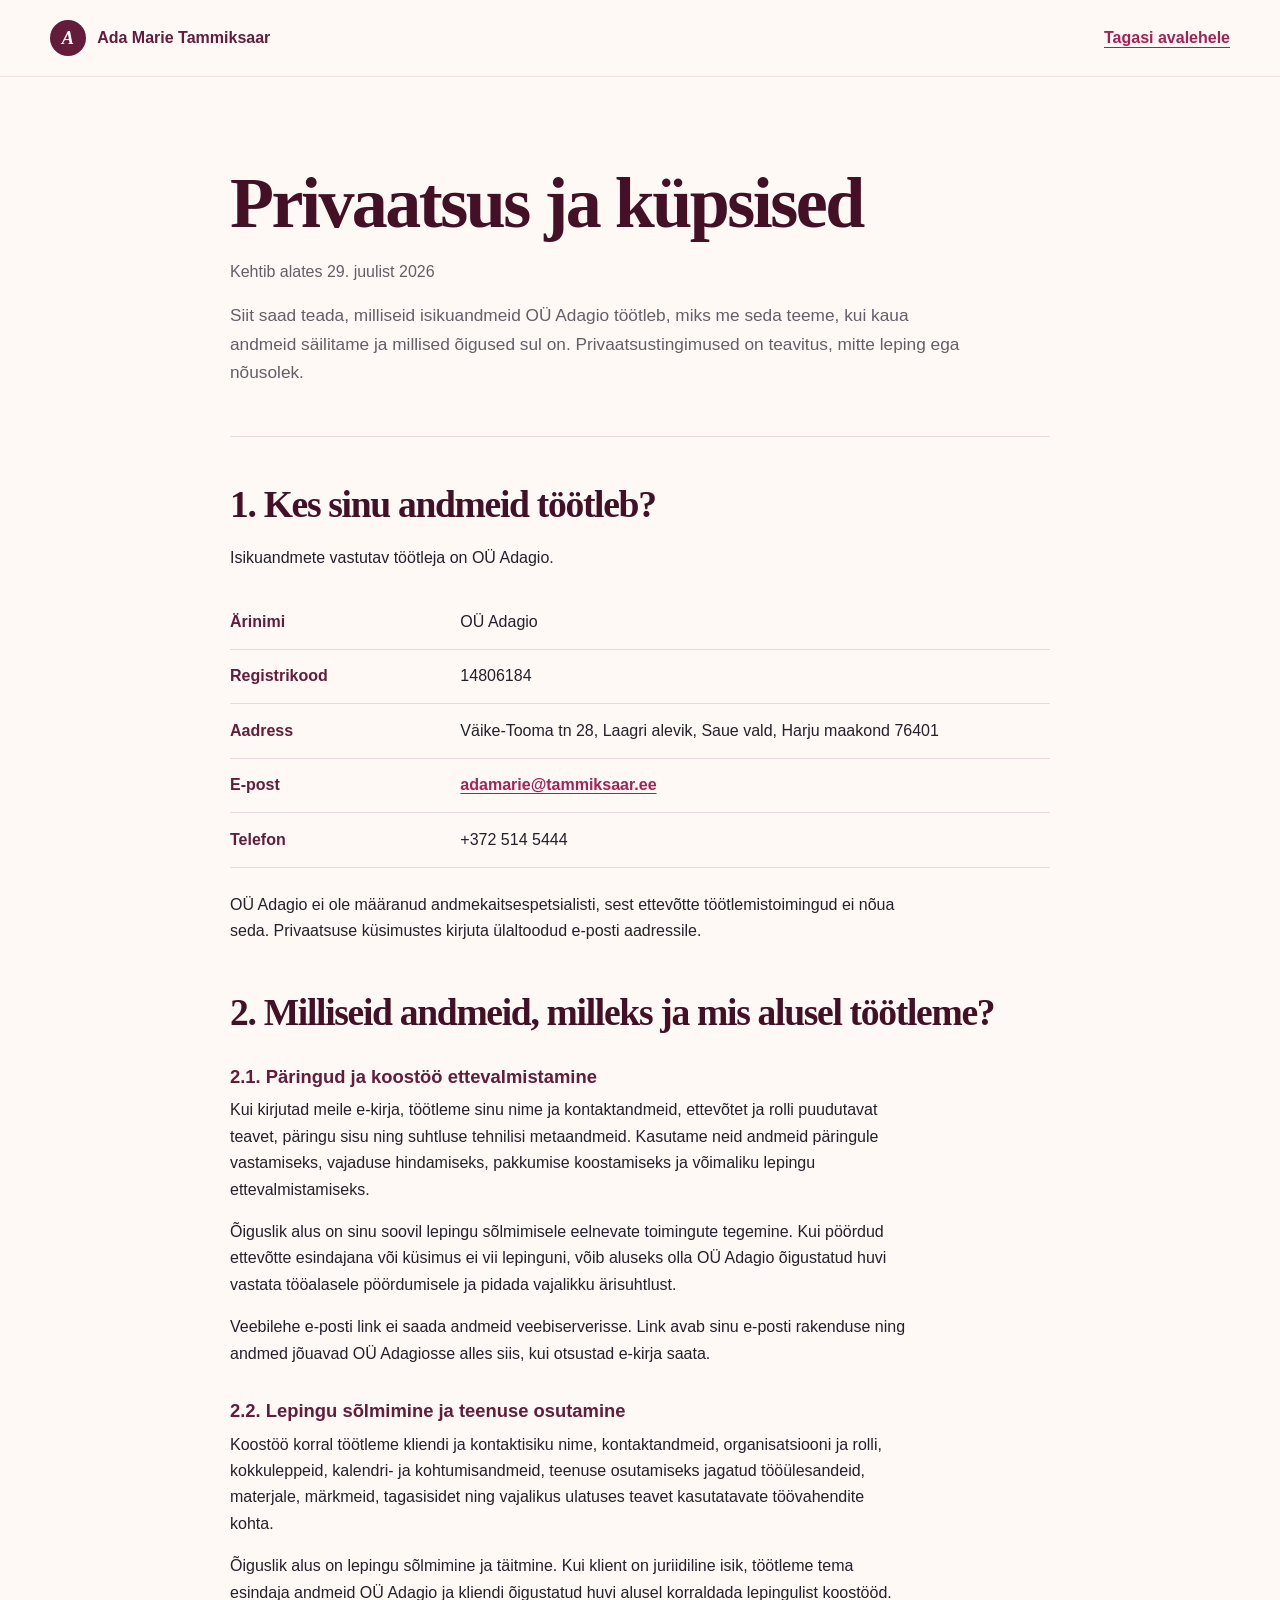
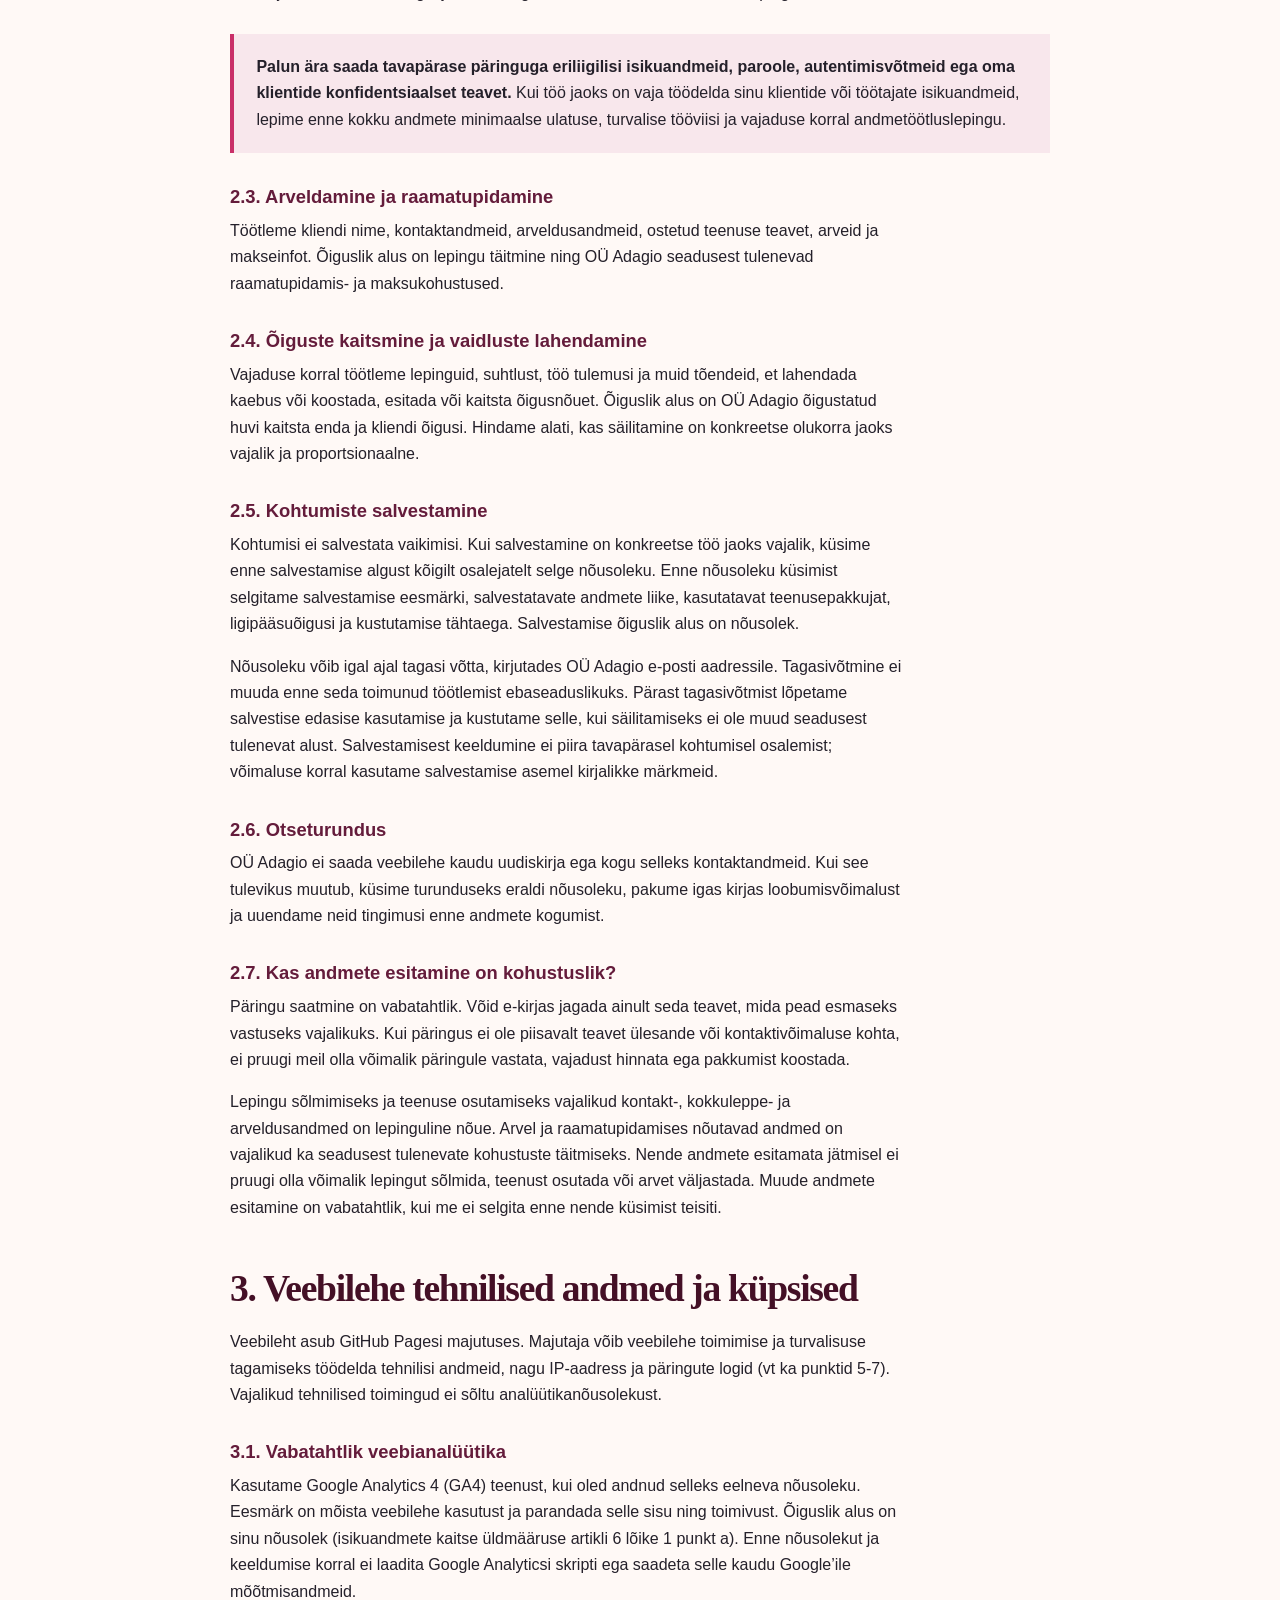
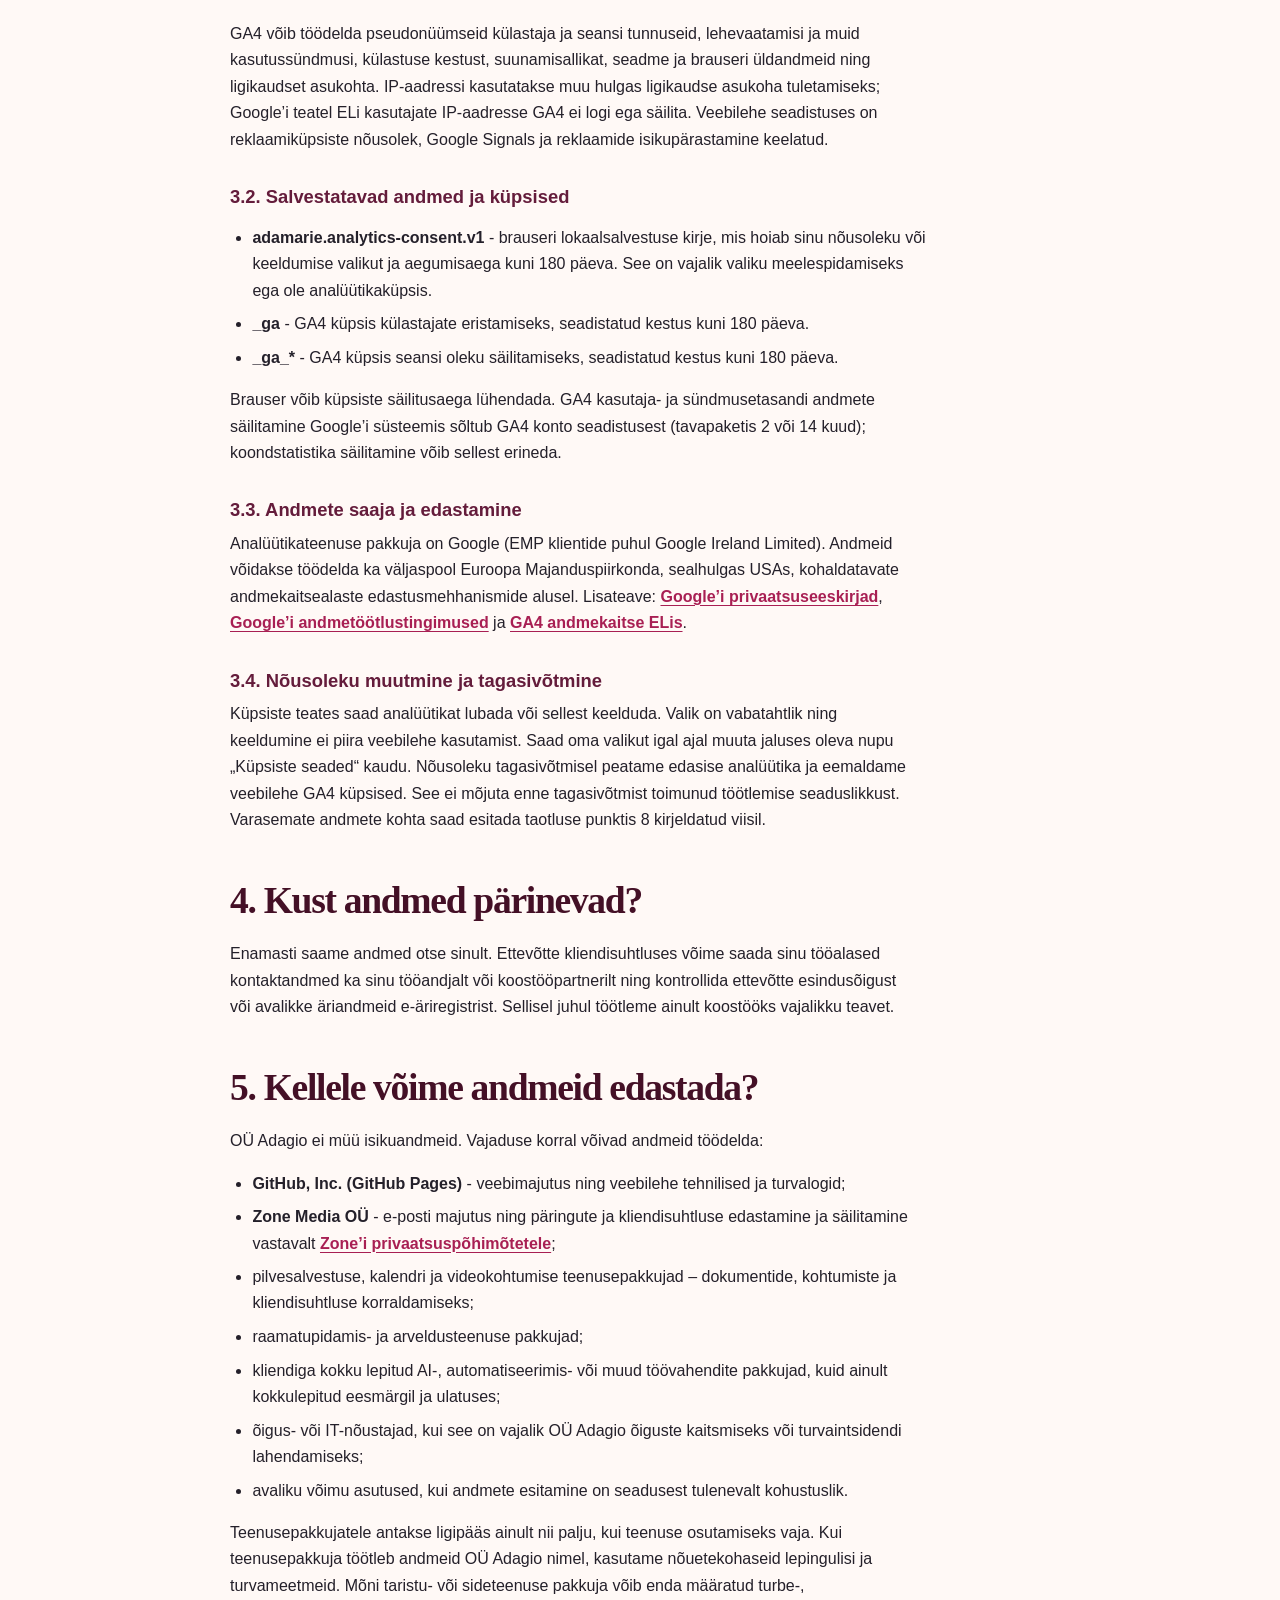
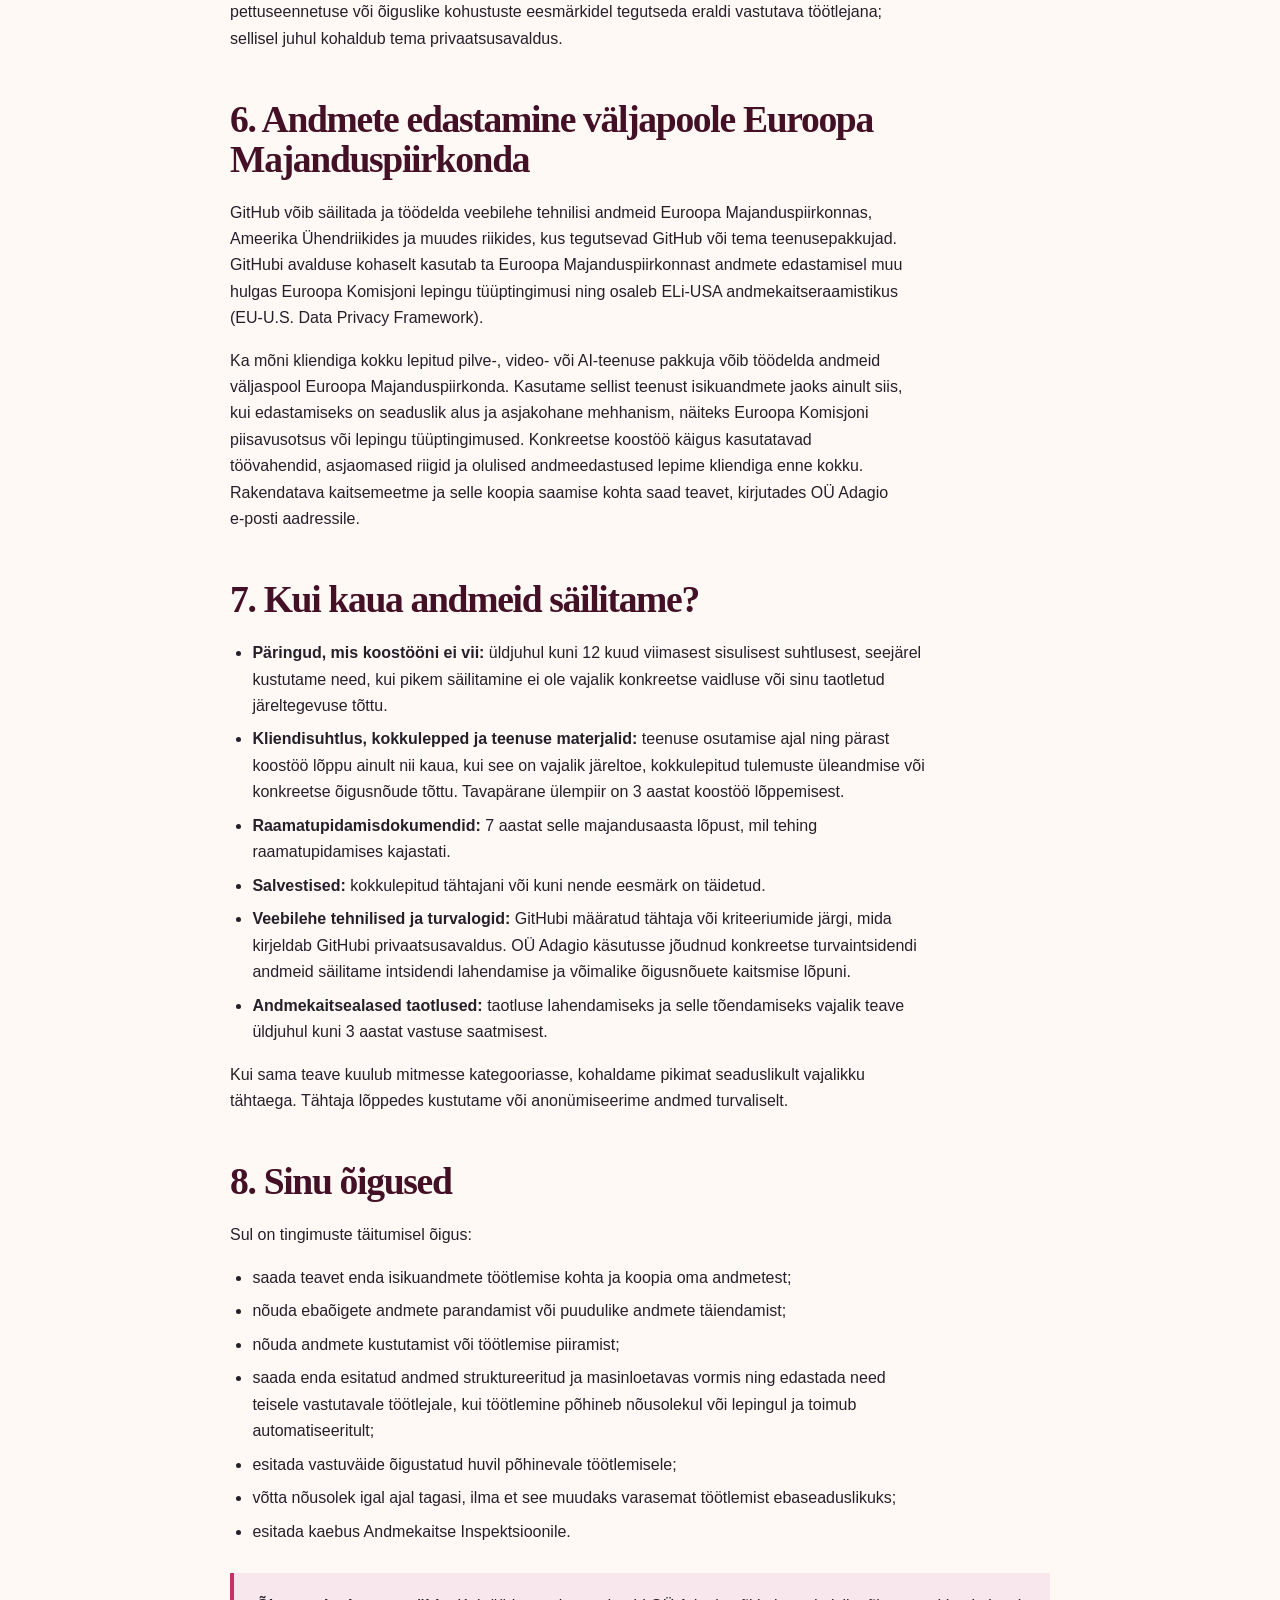
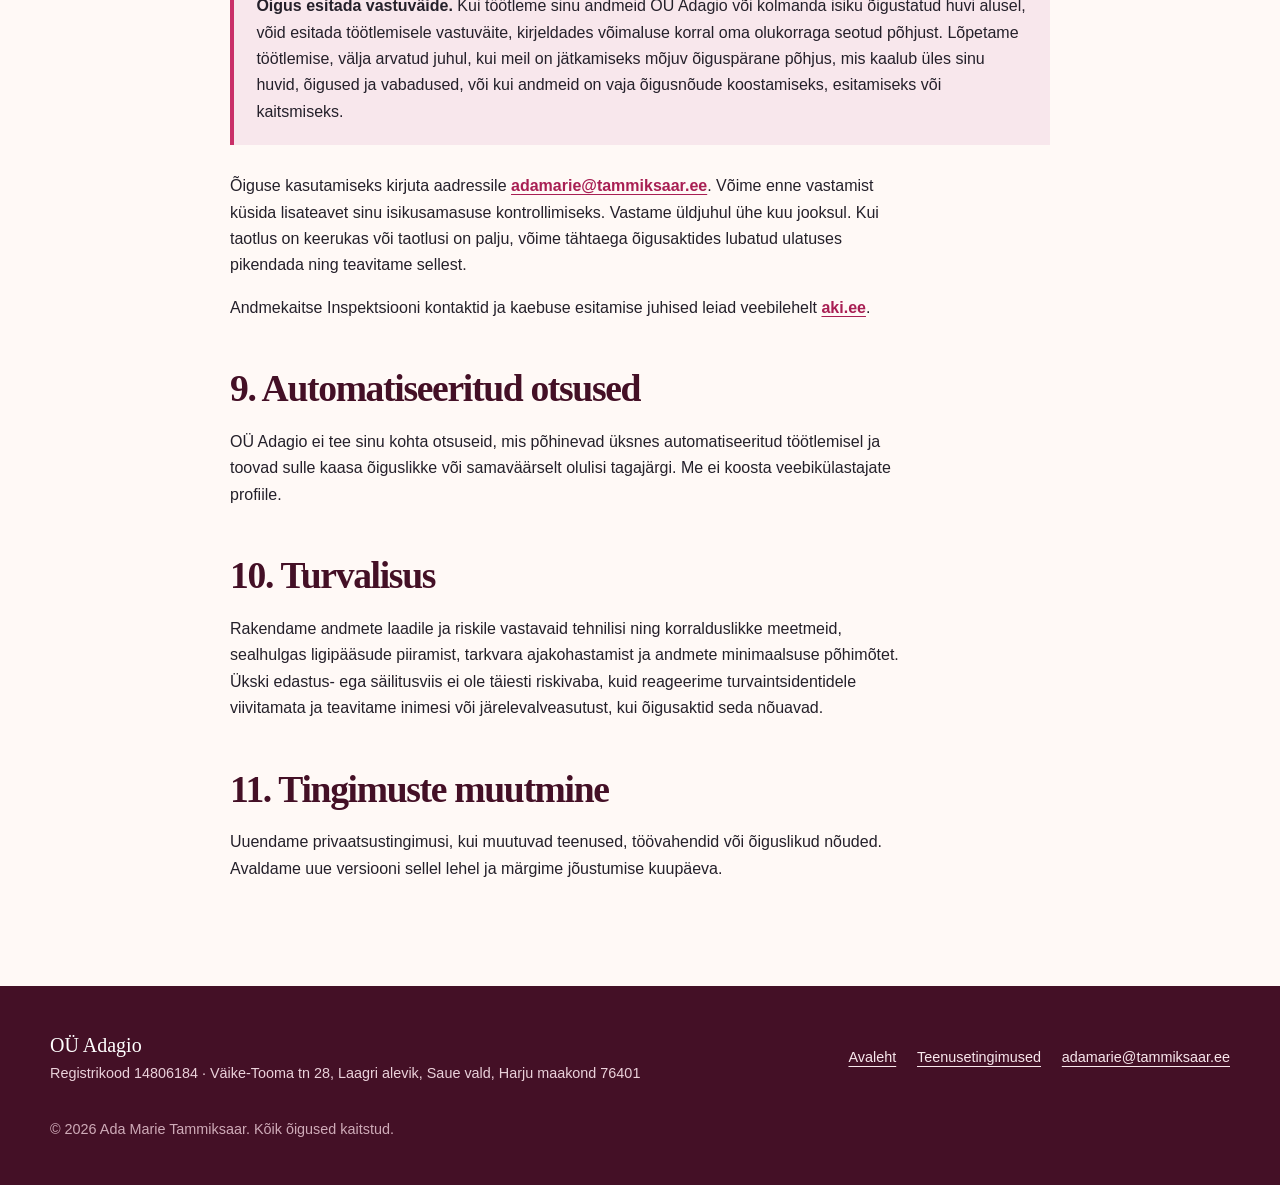
==== commit 74fb4d06: "Prepare opt-in GA4 analytics and privacy disclosures" ====
--- a/privaatsus.html
+++ b/privaatsus.html
@@ -191,17 +191,70 @@
           küsimist teisiti.
         </p>
 
-        <h2>3. Veebilehe tehnilised andmed ja küpsised</h2>
-        <p>
-          OÜ Adagio veebilehe kood domeenil https://adamarie.ee ei paigalda
-          analüütika-, reklaami- ega jälgimisküpsiseid ning veebilehel ei
-          kasutata kolmandate osapoolte analüütika- ega reklaamiskripte.
-          Seetõttu ei kuvata küpsiste nõusolekubännerit.
-        </p>
-        <p>
-          Veebilehe toimimiseks vältimatute küpsiste jaoks ei ole nõusolekut
-          vaja.
-        </p>
+        <h2 id="kupsised">3. Veebilehe tehnilised andmed ja küpsised</h2>
+        <p>
+          Veebileht asub GitHub Pagesi majutuses. Majutaja võib veebilehe
+          toimimise ja turvalisuse tagamiseks töödelda tehnilisi andmeid,
+          nagu IP-aadress ja päringute logid (vt ka punktid 5-7).
+          Vajalikud tehnilised toimingud ei sõltu analüütikanõusolekust.
+        </p>
+        <h3>3.1. Vabatahtlik veebianalüütika</h3>
+        <p>
+          Kasutame Google Analytics 4 (GA4) teenust, kui oled andnud selleks
+          eelneva nõusoleku. Eesmärk on mõista veebilehe kasutust ja parandada
+          selle sisu ning toimivust. Õiguslik alus on sinu nõusolek (isikuandmete
+          kaitse üldmääruse artikli 6 lõike 1 punkt a). Enne nõusolekut ja
+          keeldumise korral ei laadita Google Analyticsi skripti ega saadeta
+          selle kaudu Google’ile mõõtmisandmeid.
+        </p>
+        <p>
+          GA4 võib töödelda pseudonüümseid külastaja ja seansi tunnuseid,
+          lehevaatamisi ja muid kasutussündmusi, külastuse kestust, suunamisallikat,
+          seadme ja brauseri üldandmeid ning ligikaudset asukohta. IP-aadressi
+          kasutatakse muu hulgas ligikaudse asukoha tuletamiseks; Google’i
+          teatel ELi kasutajate IP-aadresse GA4 ei logi ega säilita.
+          Veebilehe seadistuses on reklaamiküpsiste nõusolek, Google Signals
+          ja reklaamide isikupärastamine keelatud.
+        </p>
+        <h3>3.2. Salvestatavad andmed ja küpsised</h3>
+        <ul>
+          <li><strong>adamarie.analytics-consent.v1</strong> - brauseri
+            lokaalsalvestuse kirje, mis hoiab sinu nõusoleku või keeldumise
+            valikut ja aegumisaega kuni 180 päeva. See on vajalik valiku
+            meelespidamiseks ega ole analüütikaküpsis.</li>
+          <li><strong>_ga</strong> - GA4 küpsis külastajate eristamiseks,
+            seadistatud kestus kuni 180 päeva.</li>
+          <li><strong>_ga_*</strong> - GA4 küpsis seansi oleku säilitamiseks,
+            seadistatud kestus kuni 180 päeva.</li>
+        </ul>
+        <p>
+          Brauser võib küpsiste säilitusaega lühendada. GA4 kasutaja- ja
+          sündmusetasandi andmete säilitamine Google’i süsteemis sõltub
+          GA4 konto seadistusest (tavapaketis 2 või 14 kuud); koondstatistika
+          säilitamine võib sellest erineda.
+        </p>
+        <h3>3.3. Andmete saaja ja edastamine</h3>
+        <p>
+          Analüütikateenuse pakkuja on Google (EMP klientide puhul Google Ireland
+          Limited). Andmeid võidakse töödelda ka väljaspool Euroopa
+          Majanduspiirkonda, sealhulgas USAs, kohaldatavate andmekaitsealaste
+          edastusmehhanismide alusel. Lisateave:
+          <a href="https://policies.google.com/privacy?hl=et">Google’i privaatsuseeskirjad</a>,
+          <a href="https://business.safety.google/adsprocessorterms/">Google’i andmetöötlustingimused</a> ja
+          <a href="https://support.google.com/analytics/answer/12017362">GA4 andmekaitse ELis</a>.
+        </p>
+        <h3>3.4. Nõusoleku muutmine ja tagasivõtmine</h3>
+        <p>
+          Küpsiste teates saad analüütikat lubada või sellest keelduda.
+          Valik on vabatahtlik ning keeldumine ei piira veebilehe kasutamist.
+          Saad oma valikut igal ajal muuta jaluses oleva nupu „Küpsiste seaded“
+          kaudu. Nõusoleku tagasivõtmisel peatame edasise analüütika ja
+          eemaldame veebilehe GA4 küpsised. See ei mõjuta enne tagasivõtmist
+          toimunud töötlemise seaduslikkust. Varasemate andmete kohta saad
+          esitada taotluse punktis 8 kirjeldatud viisil.
+        </p>
+        <p><button class="cookie-settings cookie-settings--inline" type="button"
+          data-cookie-settings hidden>Ava küpsiste seaded</button></p>
 
         <h2>4. Kust andmed pärinevad?</h2>
         <p>
@@ -407,6 +460,7 @@
           </div>
         </div>
         <nav class="footer-links" aria-label="Jaluse lingid">
+          <button class="cookie-settings" type="button" data-cookie-settings hidden>Küpsiste seaded</button>
           <a href="index.html">Avaleht</a>
           <a href="teenusetingimused.html">Teenusetingimused</a>
           <a href="mailto:adamarie@tammiksaar.ee">adamarie@tammiksaar.ee</a>
@@ -416,6 +470,17 @@
         </p>
       </div>
     </footer>
+    <section class="cookie-banner" id="cookie-banner" aria-labelledby="cookie-heading" hidden>
+      <h2 id="cookie-heading">Analüütikaküpsised</h2>
+      <p>Soovi korral lubad Google Analytics 4 küpsised, et saaksime veebilehe kasutust mõõta ja seda parandada. Keeldumine ei mõjuta veebilehe kasutamist. Valikut saad igal ajal muuta jaluses.</p>
+      <p><a href="privaatsus.html#kupsised">Loe privaatsuse ja küpsiste kohta</a>.</p>
+      <div class="cookie-actions">
+        <button type="button" data-cookie-reject>Keeldu analüütikast</button>
+        <button type="button" data-cookie-accept>Luba analüütika</button>
+      </div>
+      <p class="cookie-status" data-cookie-status role="status"></p>
+    </section>
+    <script src="analytics-consent.js" defer></script>
     <script src="toovoogude-automatiseerimine.js" defer></script>
   </body>
 </html>
--- a/toovoogude-automatiseerimine.css
+++ b/toovoogude-automatiseerimine.css
@@ -440,6 +440,7 @@
   position: static;
   width: 100%;
   height: auto;
+  border-radius: .75rem;
   box-shadow: var(--shadow);
 }
 
@@ -607,6 +608,7 @@
   position: relative;
   aspect-ratio: 4 / 3;
   overflow: hidden;
+  border-radius: .75rem;
   background: var(--blush);
   box-shadow: var(--shadow);
 }
@@ -1365,3 +1367,84 @@
   }
 
 }
+
+/* Analytics consent */
+.cookie-banner[hidden],
+.cookie-settings[hidden] {
+  display: none !important;
+}
+
+.cookie-banner {
+  position: fixed;
+  z-index: 900;
+  inset: auto 1rem 1rem auto;
+  width: min(32rem, calc(100% - 2rem));
+  max-height: calc(100vh - 2rem);
+  max-height: calc(100dvh - 2rem);
+  overflow: auto;
+  padding: 1.25rem;
+  color: var(--ink);
+  background: var(--paper);
+  border: 1px solid var(--line);
+  border-radius: 1rem;
+  box-shadow: var(--shadow);
+}
+
+.cookie-banner h2 {
+  font-size: 1.25rem;
+  margin: 0 0 .5rem;
+}
+
+.cookie-banner p {
+  margin: .5rem 0;
+  font-size: .95rem;
+}
+
+.cookie-actions {
+  display: flex;
+  flex-wrap: wrap;
+  gap: .65rem;
+  margin-top: 1rem;
+}
+
+.cookie-actions button {
+  flex: 1 1 12rem;
+  cursor: pointer;
+  padding: .75rem;
+  border: 1px solid var(--berry);
+  border-radius: .5rem;
+  background: var(--berry);
+  color: var(--white);
+  font-weight: 600;
+}
+
+.cookie-actions button:hover {
+  background: var(--berry-deep);
+}
+
+.cookie-settings {
+  cursor: pointer;
+  align-self: start;
+  border: 0;
+  padding: 0;
+  background: none;
+  color: inherit;
+  text-align: left;
+  text-decoration: underline;
+  text-underline-offset: .2em;
+}
+
+.cookie-settings--inline {
+  color: var(--berry);
+}
+
+.cookie-banner a:focus-visible,
+.cookie-banner button:focus-visible,
+.cookie-settings:focus-visible {
+  outline: 2px solid var(--raspberry);
+  outline-offset: 3px;
+}
+
+.cookie-status:empty {
+  display: none;
+}
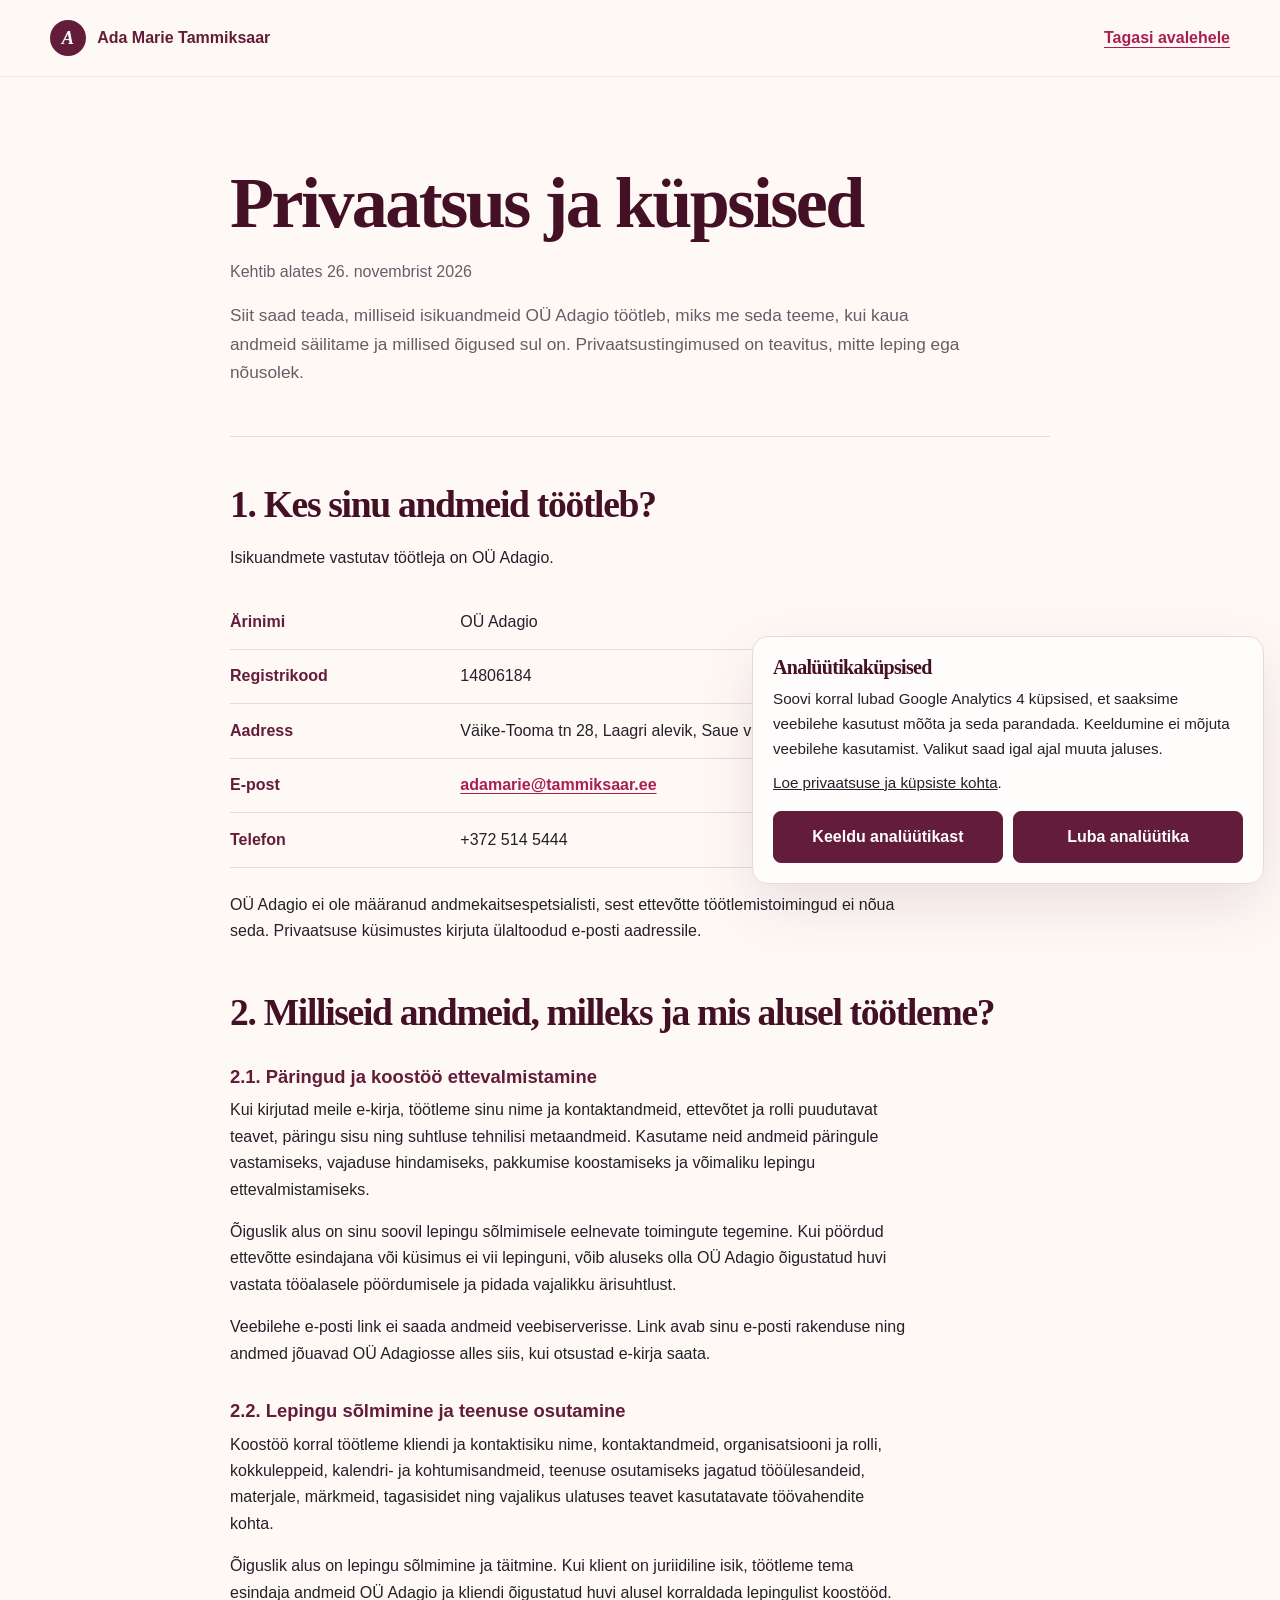
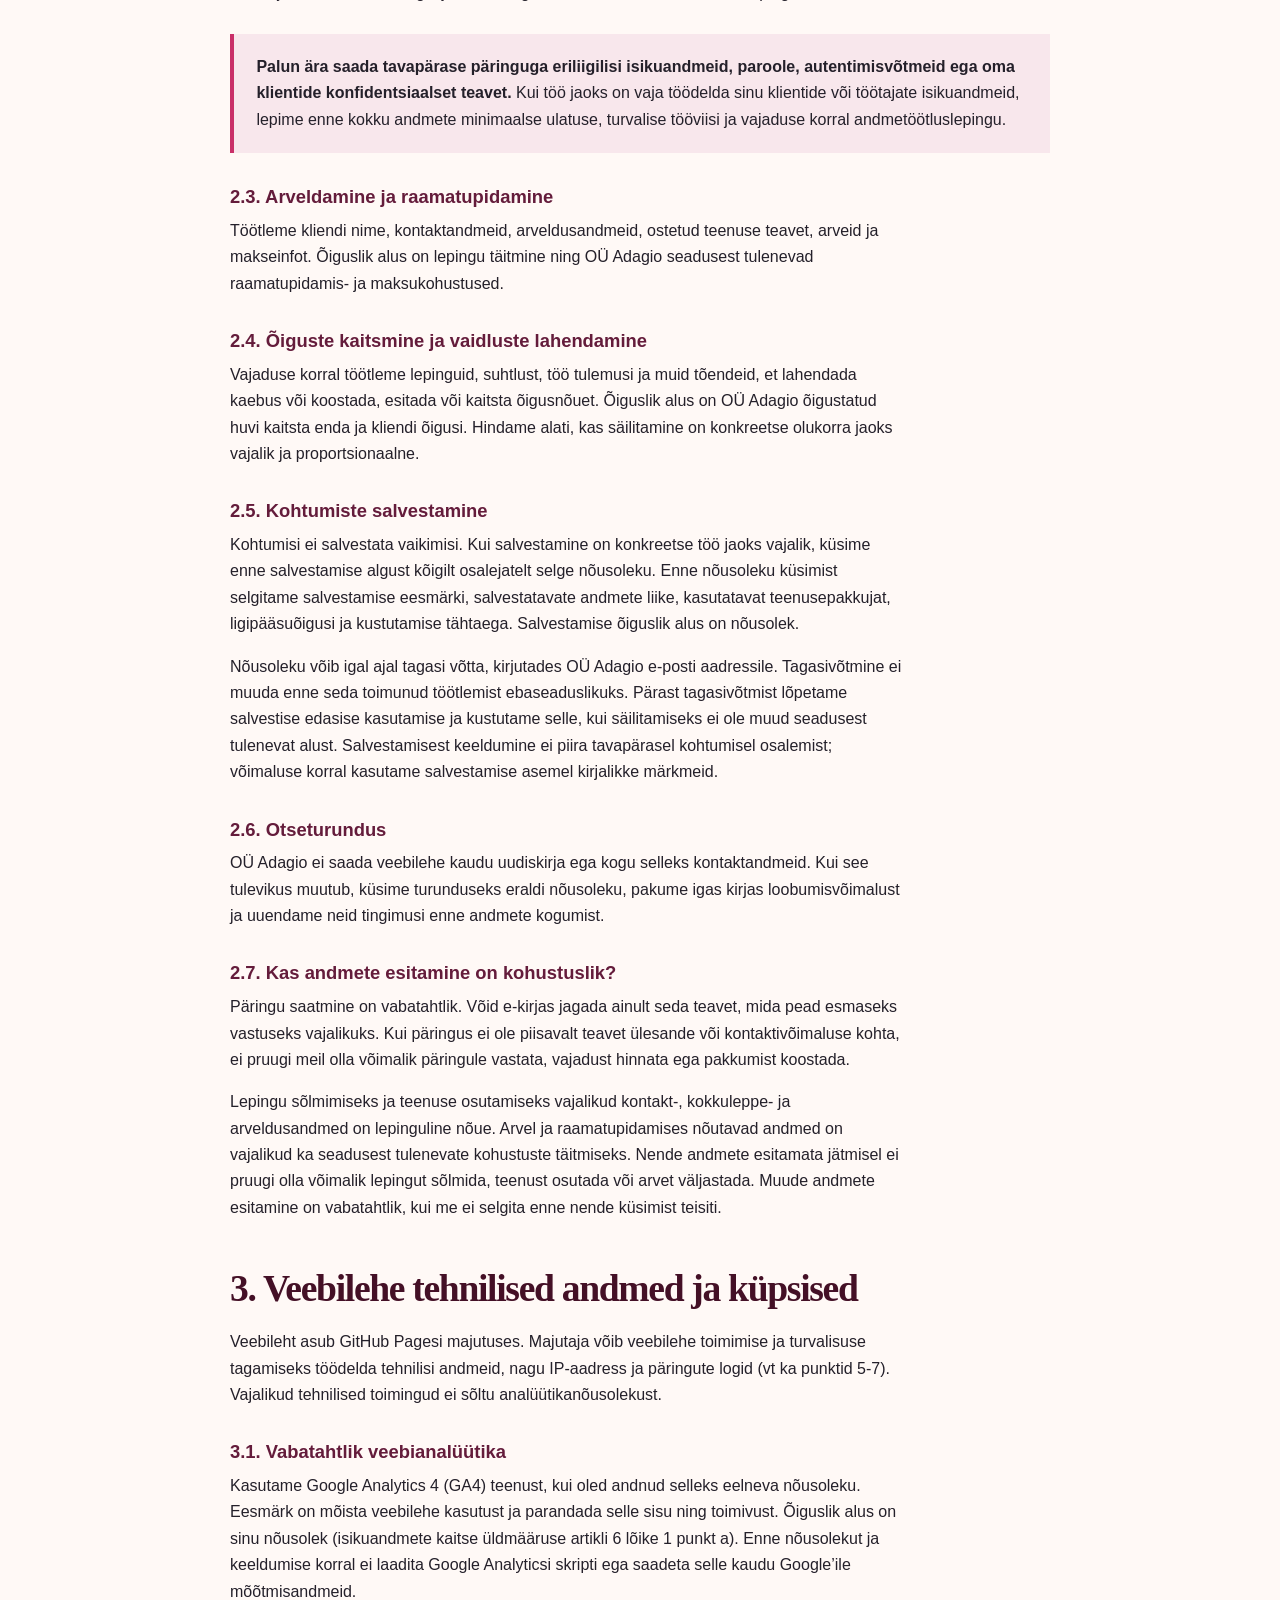
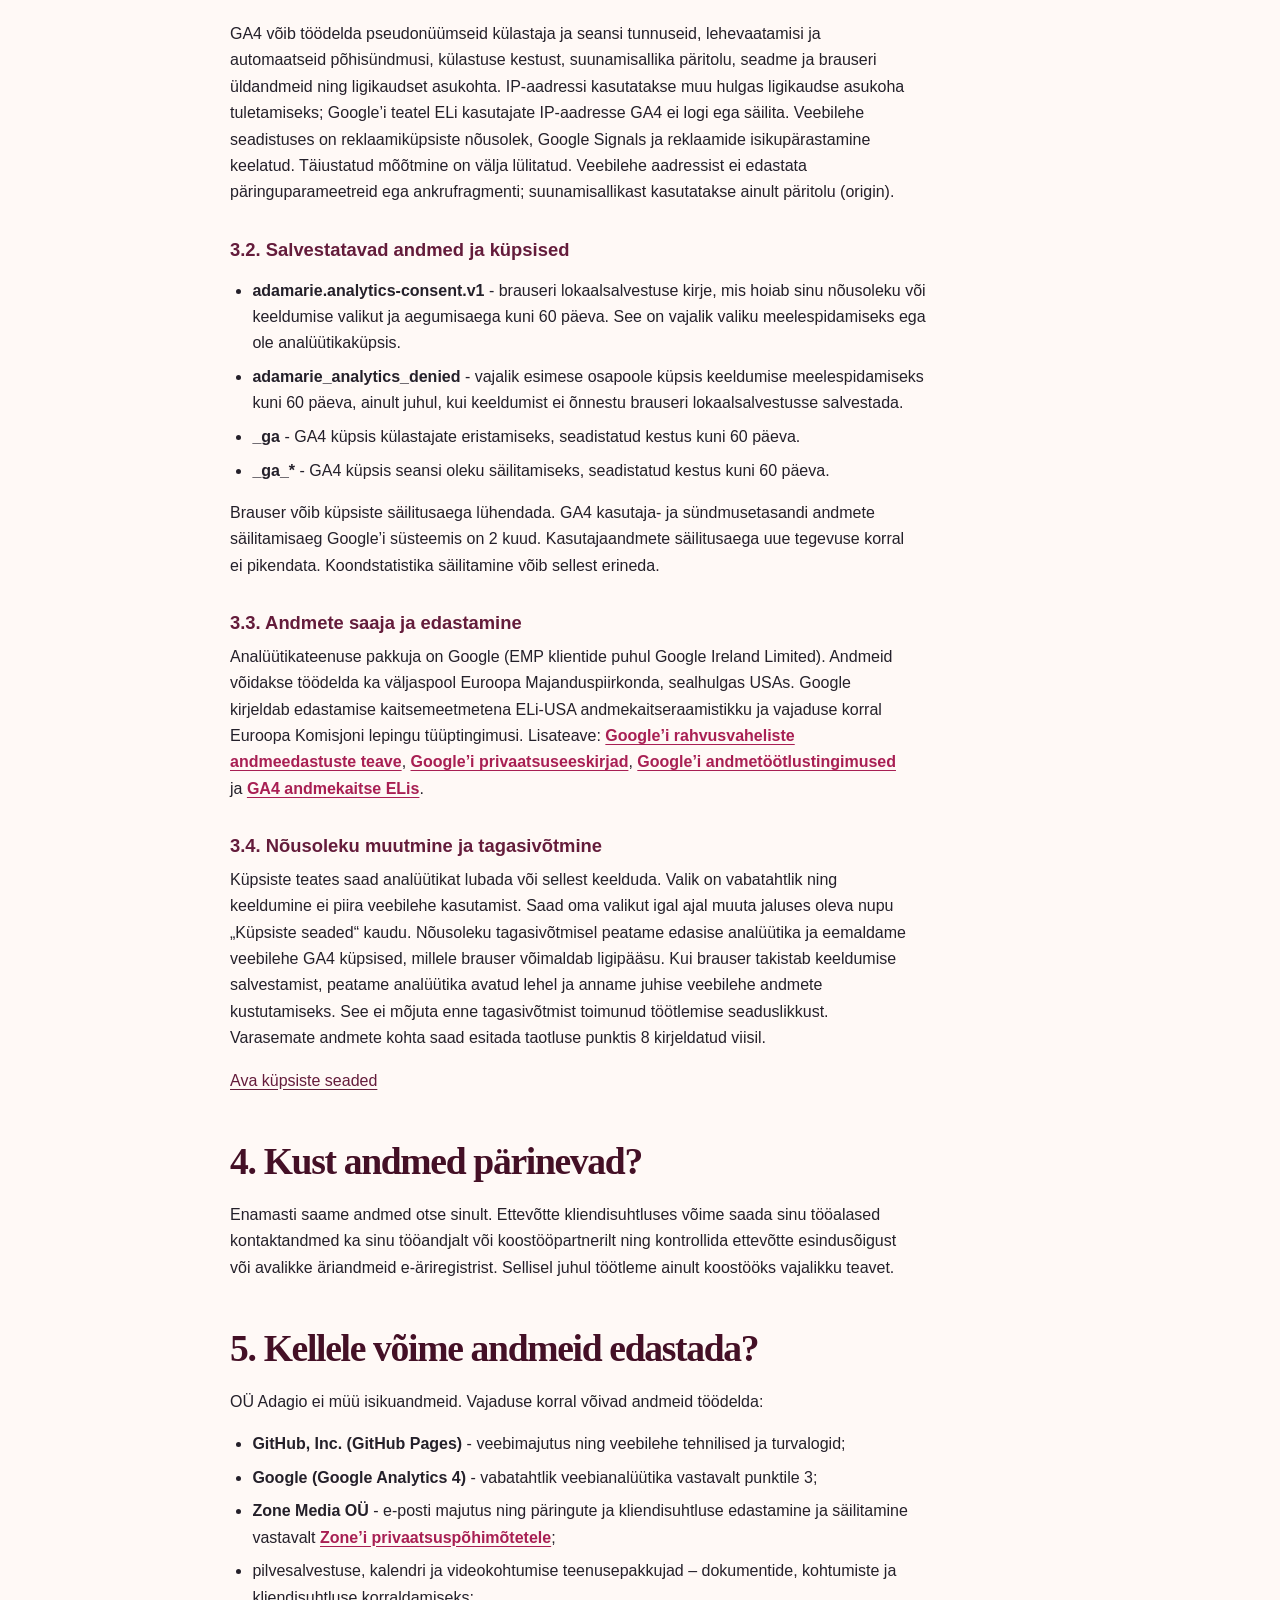
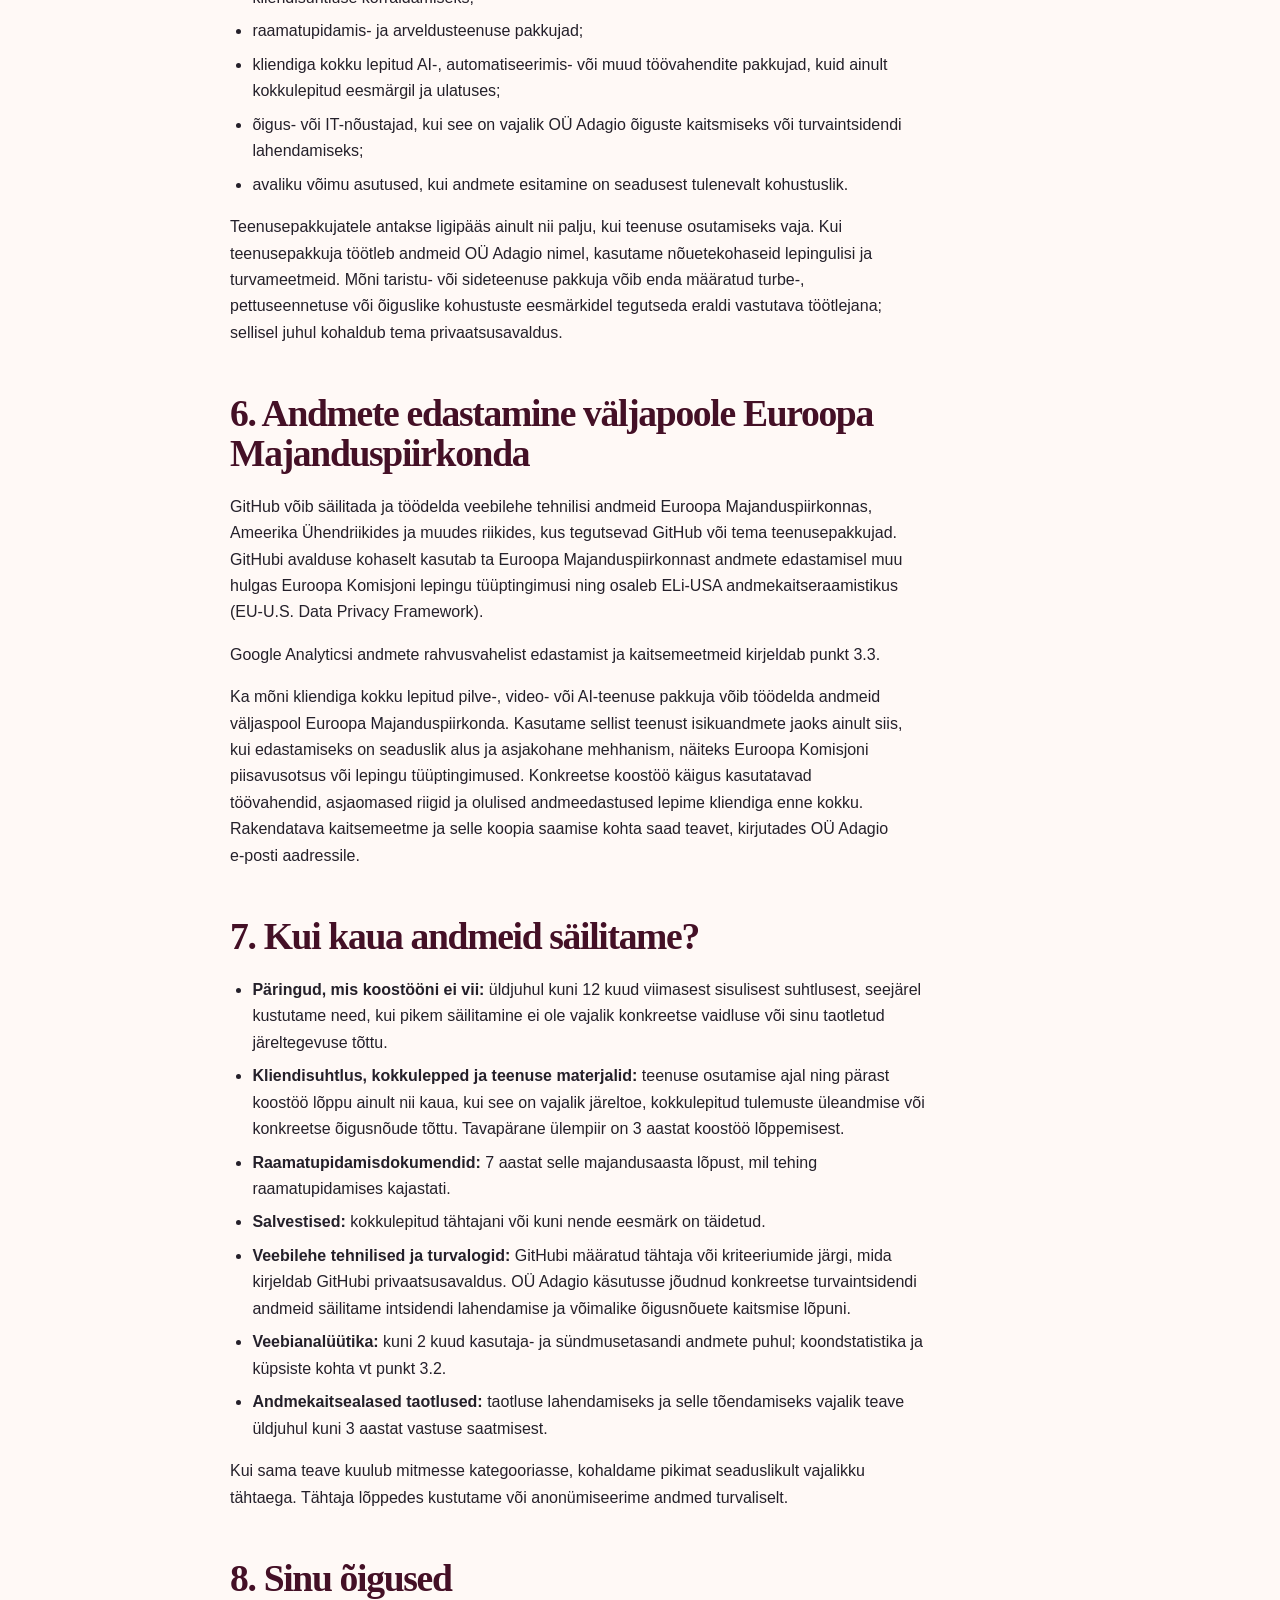
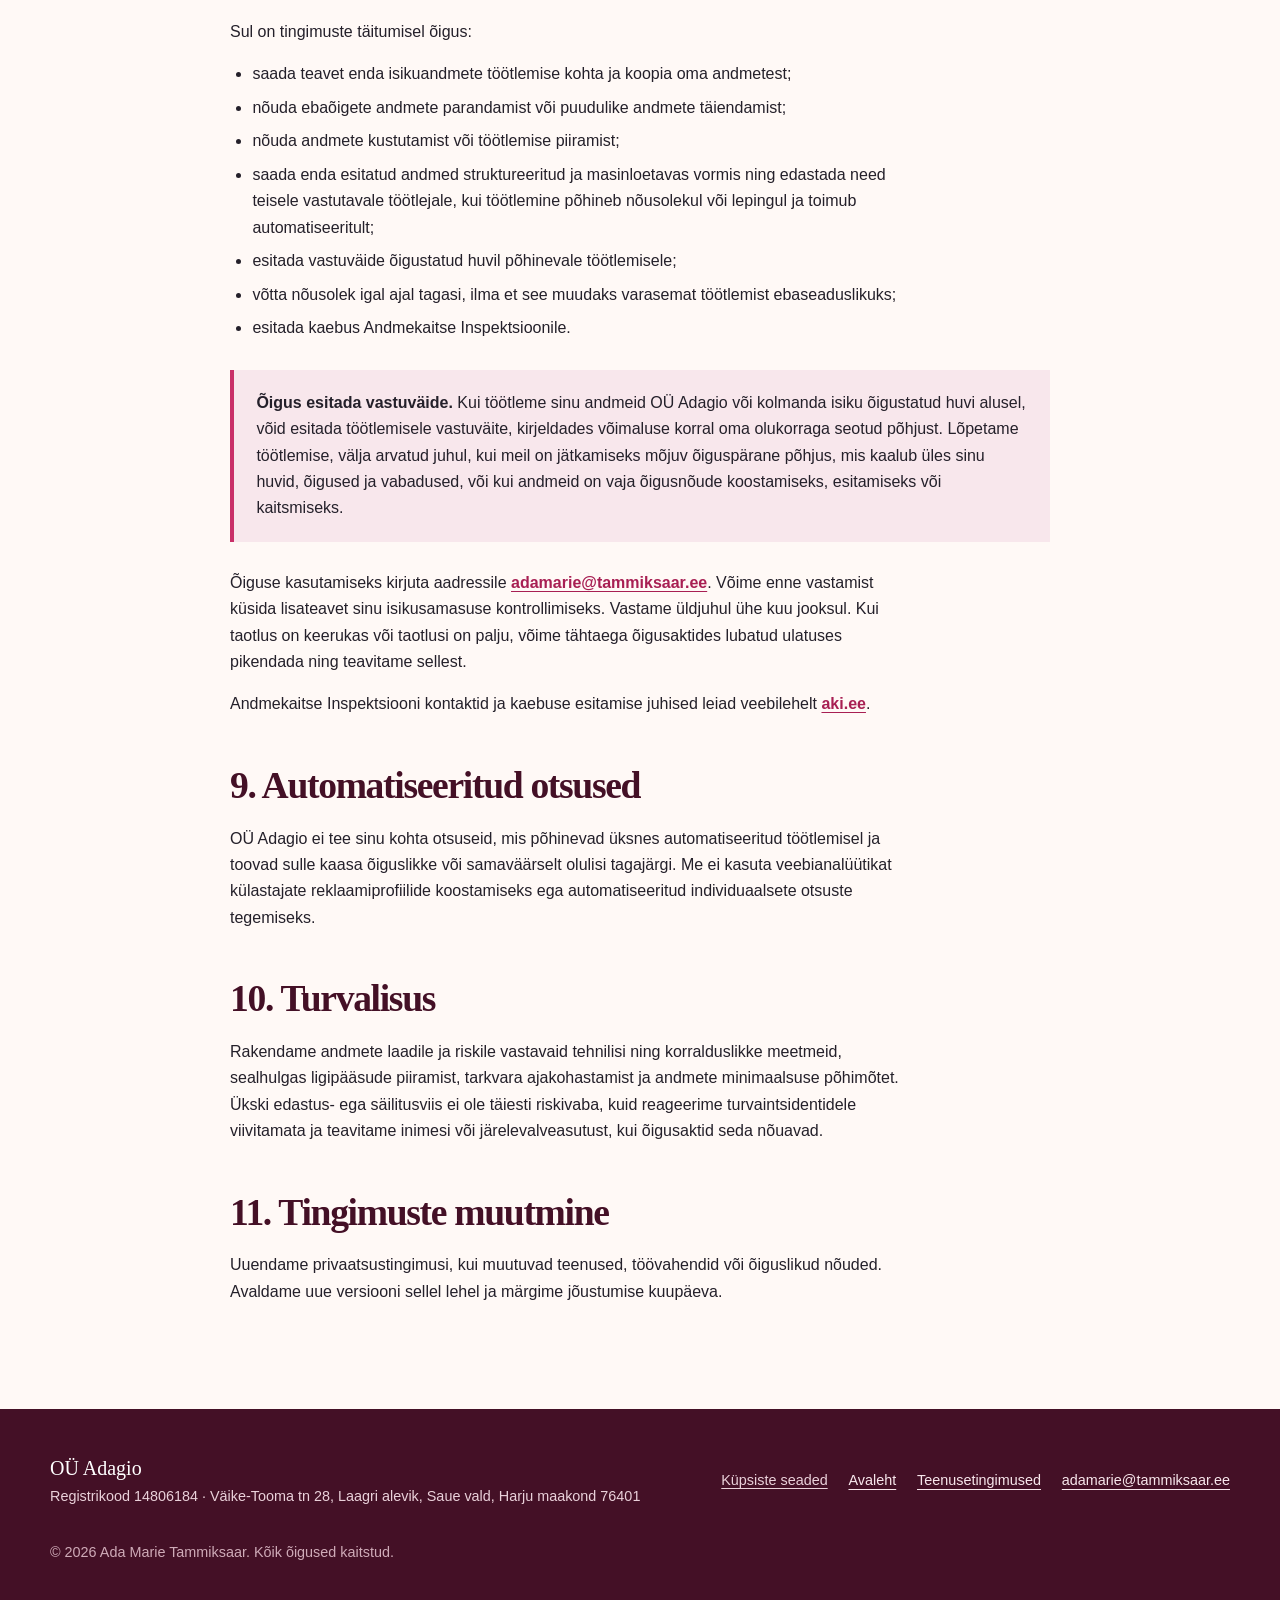
==== commit da34b135: "Configure GA4 and strengthen consent handling" ====
--- a/privaatsus.html
+++ b/privaatsus.html
@@ -42,7 +42,7 @@
       <article class="container legal">
         <header class="legal-header">
           <h1>Privaatsus ja küpsised</h1>
-          <p class="legal-updated">Kehtib alates 29. juulist 2026</p>
+          <p class="legal-updated">Kehtib alates 26. novembrist 2026</p>
           <p class="legal-summary">
             Siit saad teada, milliseid isikuandmeid OÜ Adagio töötleb, miks me
             seda teeme, kui kaua andmeid säilitame ja millised õigused sul on.
@@ -209,36 +209,43 @@
         </p>
         <p>
           GA4 võib töödelda pseudonüümseid külastaja ja seansi tunnuseid,
-          lehevaatamisi ja muid kasutussündmusi, külastuse kestust, suunamisallikat,
+          lehevaatamisi ja automaatseid põhisündmusi, külastuse kestust, suunamisallika päritolu,
           seadme ja brauseri üldandmeid ning ligikaudset asukohta. IP-aadressi
           kasutatakse muu hulgas ligikaudse asukoha tuletamiseks; Google’i
           teatel ELi kasutajate IP-aadresse GA4 ei logi ega säilita.
           Veebilehe seadistuses on reklaamiküpsiste nõusolek, Google Signals
-          ja reklaamide isikupärastamine keelatud.
+          ja reklaamide isikupärastamine keelatud. Täiustatud mõõtmine on välja
+          lülitatud. Veebilehe aadressist ei edastata päringuparameetreid ega
+          ankrufragmenti; suunamisallikast kasutatakse ainult päritolu (origin).
         </p>
         <h3>3.2. Salvestatavad andmed ja küpsised</h3>
         <ul>
           <li><strong>adamarie.analytics-consent.v1</strong> - brauseri
             lokaalsalvestuse kirje, mis hoiab sinu nõusoleku või keeldumise
-            valikut ja aegumisaega kuni 180 päeva. See on vajalik valiku
+            valikut ja aegumisaega kuni 60 päeva. See on vajalik valiku
             meelespidamiseks ega ole analüütikaküpsis.</li>
+          <li><strong>adamarie_analytics_denied</strong> - vajalik esimese osapoole
+            küpsis keeldumise meelespidamiseks kuni 60 päeva, ainult juhul, kui
+            keeldumist ei õnnestu brauseri lokaalsalvestusse salvestada.</li>
           <li><strong>_ga</strong> - GA4 küpsis külastajate eristamiseks,
-            seadistatud kestus kuni 180 päeva.</li>
+            seadistatud kestus kuni 60 päeva.</li>
           <li><strong>_ga_*</strong> - GA4 küpsis seansi oleku säilitamiseks,
-            seadistatud kestus kuni 180 päeva.</li>
+            seadistatud kestus kuni 60 päeva.</li>
         </ul>
         <p>
           Brauser võib küpsiste säilitusaega lühendada. GA4 kasutaja- ja
-          sündmusetasandi andmete säilitamine Google’i süsteemis sõltub
-          GA4 konto seadistusest (tavapaketis 2 või 14 kuud); koondstatistika
-          säilitamine võib sellest erineda.
+          sündmusetasandi andmete säilitamisaeg Google’i süsteemis on 2 kuud.
+          Kasutajaandmete säilitusaega uue tegevuse korral ei pikendata.
+          Koondstatistika säilitamine võib sellest erineda.
         </p>
         <h3>3.3. Andmete saaja ja edastamine</h3>
         <p>
           Analüütikateenuse pakkuja on Google (EMP klientide puhul Google Ireland
           Limited). Andmeid võidakse töödelda ka väljaspool Euroopa
-          Majanduspiirkonda, sealhulgas USAs, kohaldatavate andmekaitsealaste
-          edastusmehhanismide alusel. Lisateave:
+          Majanduspiirkonda, sealhulgas USAs. Google kirjeldab edastamise
+          kaitsemeetmetena ELi-USA andmekaitseraamistikku ja vajaduse korral
+          Euroopa Komisjoni lepingu tüüptingimusi. Lisateave:
+          <a href="https://business.safety.google/adsdatatransfers/">Google’i rahvusvaheliste andmeedastuste teave</a>,
           <a href="https://policies.google.com/privacy?hl=et">Google’i privaatsuseeskirjad</a>,
           <a href="https://business.safety.google/adsprocessorterms/">Google’i andmetöötlustingimused</a> ja
           <a href="https://support.google.com/analytics/answer/12017362">GA4 andmekaitse ELis</a>.
@@ -249,7 +256,10 @@
           Valik on vabatahtlik ning keeldumine ei piira veebilehe kasutamist.
           Saad oma valikut igal ajal muuta jaluses oleva nupu „Küpsiste seaded“
           kaudu. Nõusoleku tagasivõtmisel peatame edasise analüütika ja
-          eemaldame veebilehe GA4 küpsised. See ei mõjuta enne tagasivõtmist
+          eemaldame veebilehe GA4 küpsised, millele brauser võimaldab ligipääsu.
+          Kui brauser takistab keeldumise salvestamist, peatame analüütika avatud
+          lehel ja anname juhise veebilehe andmete kustutamiseks.
+          See ei mõjuta enne tagasivõtmist
           toimunud töötlemise seaduslikkust. Varasemate andmete kohta saad
           esitada taotluse punktis 8 kirjeldatud viisil.
         </p>
@@ -273,6 +283,10 @@
           <li>
             <strong>GitHub, Inc. (GitHub Pages)</strong> - veebimajutus ning
             veebilehe tehnilised ja turvalogid;
+          </li>
+          <li>
+            <strong>Google (Google Analytics 4)</strong> - vabatahtlik
+            veebianalüütika vastavalt punktile 3;
           </li>
           <li>
             <strong>Zone Media OÜ</strong> - e-posti majutus ning päringute ja
@@ -321,6 +335,10 @@
           andmekaitseraamistikus (EU-U.S. Data Privacy Framework).
         </p>
         <p>
+          Google Analyticsi andmete rahvusvahelist edastamist ja kaitsemeetmeid
+          kirjeldab punkt 3.3.
+        </p>
+        <p>
           Ka mõni kliendiga kokku lepitud pilve-, video- või AI-teenuse pakkuja
           võib töödelda andmeid väljaspool Euroopa Majanduspiirkonda. Kasutame
           sellist teenust isikuandmete jaoks ainult siis, kui edastamiseks on
@@ -359,6 +377,11 @@
             privaatsusavaldus. OÜ Adagio käsutusse jõudnud konkreetse
             turvaintsidendi andmeid säilitame intsidendi lahendamise ja
             võimalike õigusnõuete kaitsmise lõpuni.
+          </li>
+          <li>
+            <strong>Veebianalüütika:</strong> kuni 2 kuud kasutaja- ja
+            sündmusetasandi andmete puhul; koondstatistika ja küpsiste kohta
+            vt punkt 3.2.
           </li>
           <li>
             <strong>Andmekaitsealased taotlused:</strong> taotluse lahendamiseks
@@ -428,8 +451,8 @@
         <p>
           OÜ Adagio ei tee sinu kohta otsuseid, mis põhinevad üksnes
           automatiseeritud töötlemisel ja toovad sulle kaasa õiguslikke või
-          samaväärselt olulisi tagajärgi. Me ei koosta veebikülastajate
-          profiile.
+          samaväärselt olulisi tagajärgi. Me ei kasuta veebianalüütikat külastajate reklaamiprofiilide
+          koostamiseks ega automatiseeritud individuaalsete otsuste tegemiseks.
         </p>
 
         <h2>10. Turvalisus</h2>
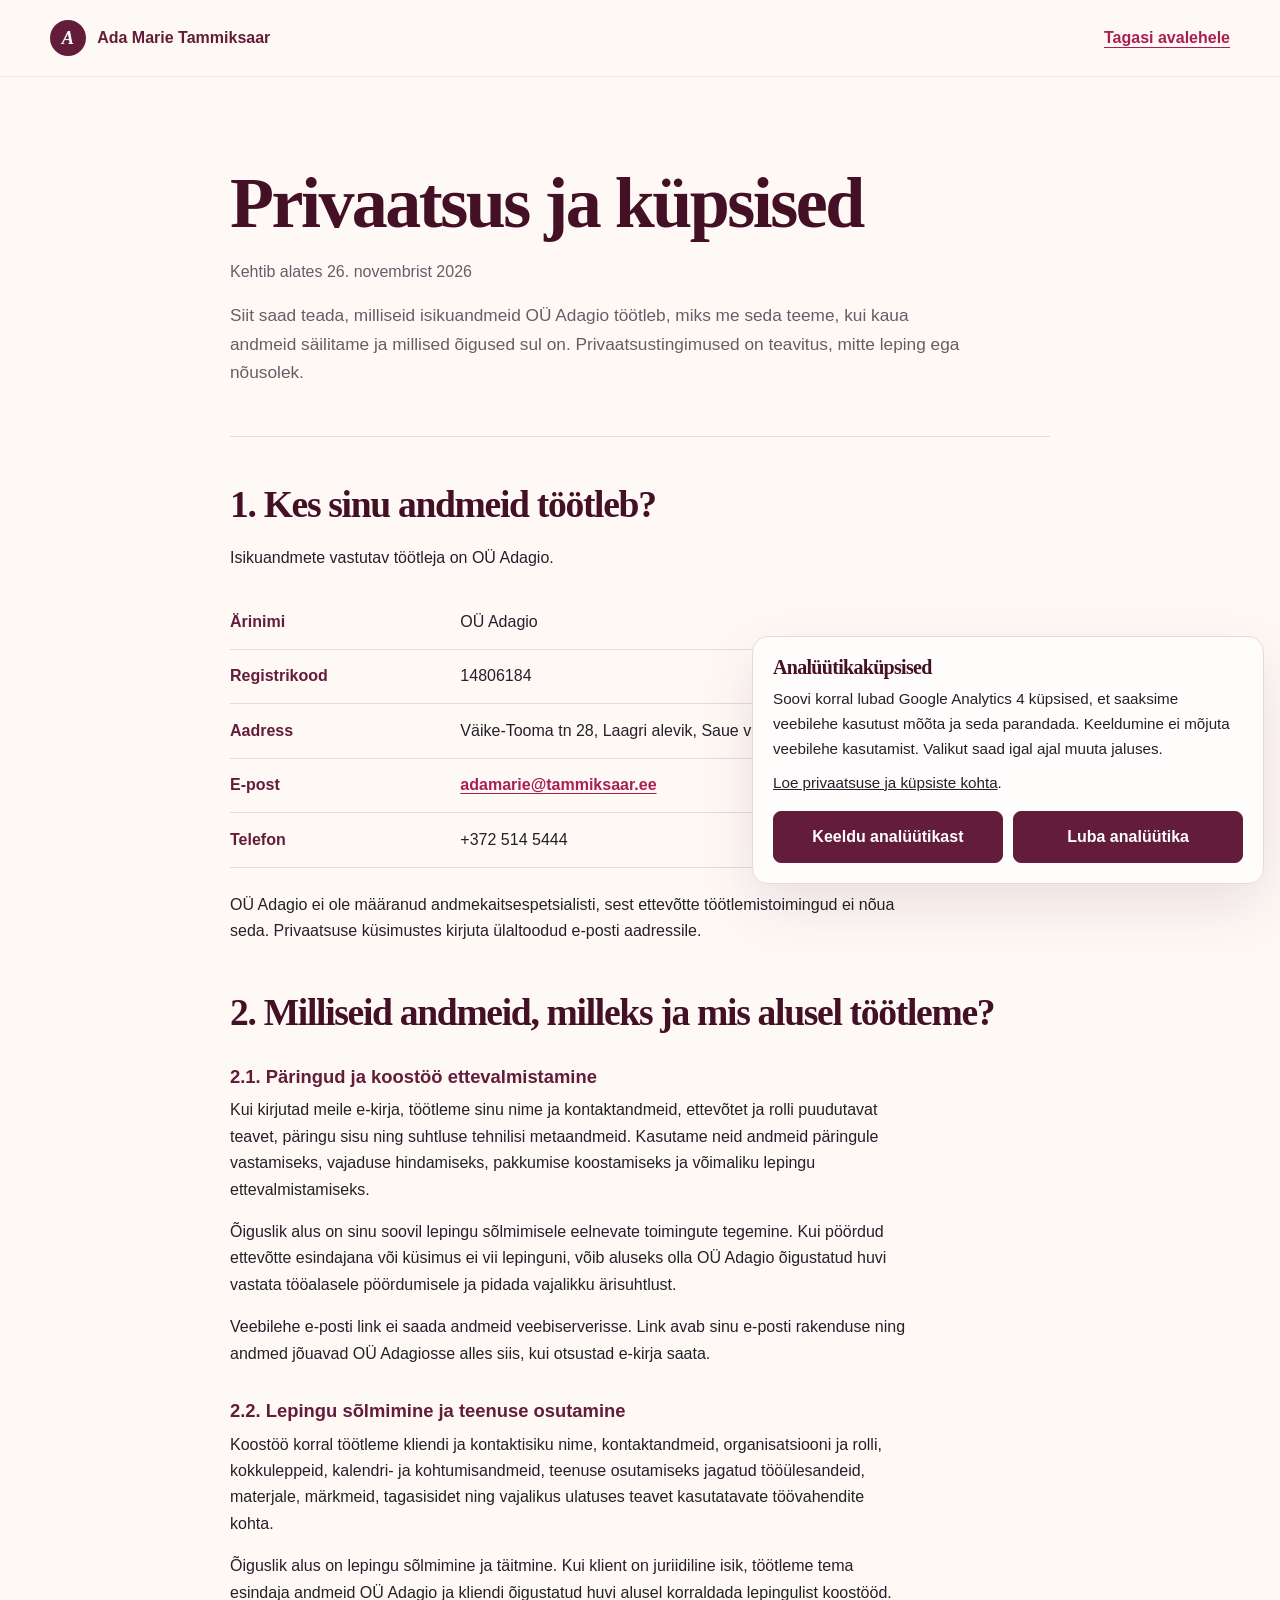
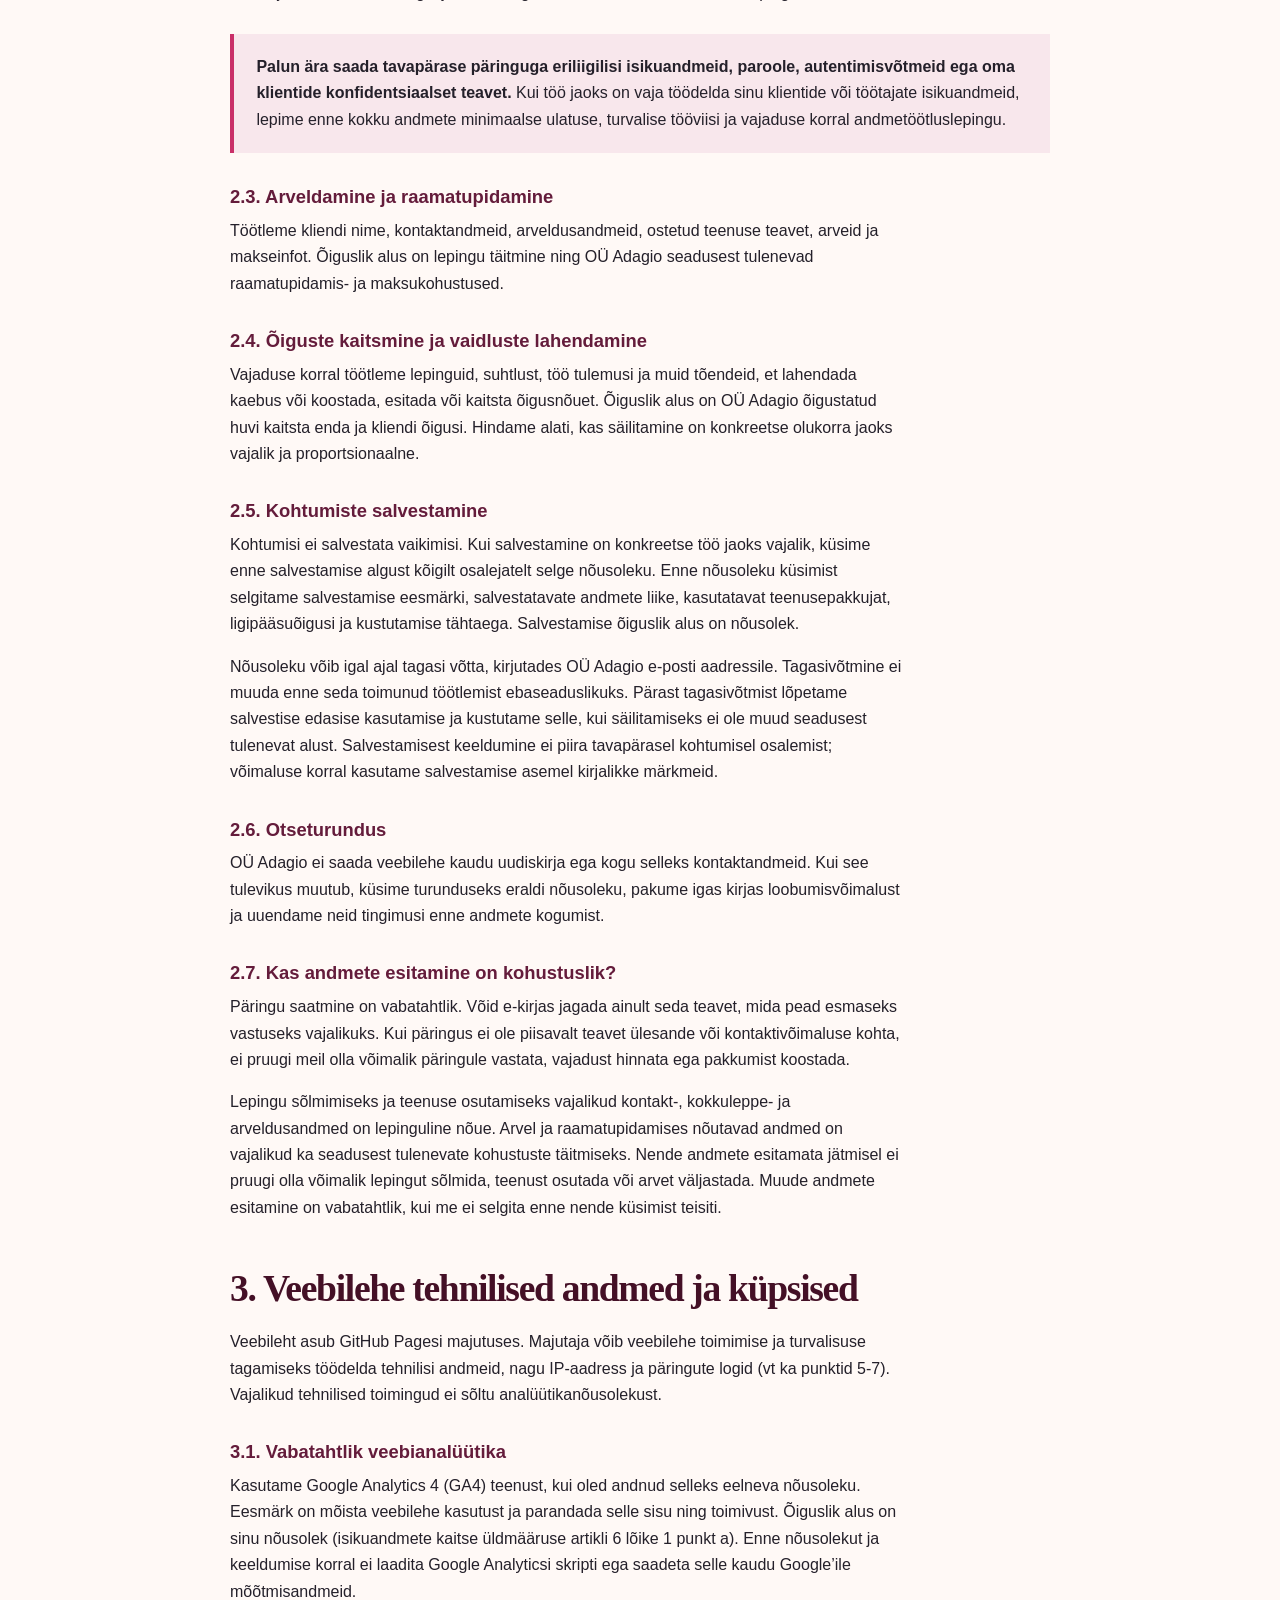
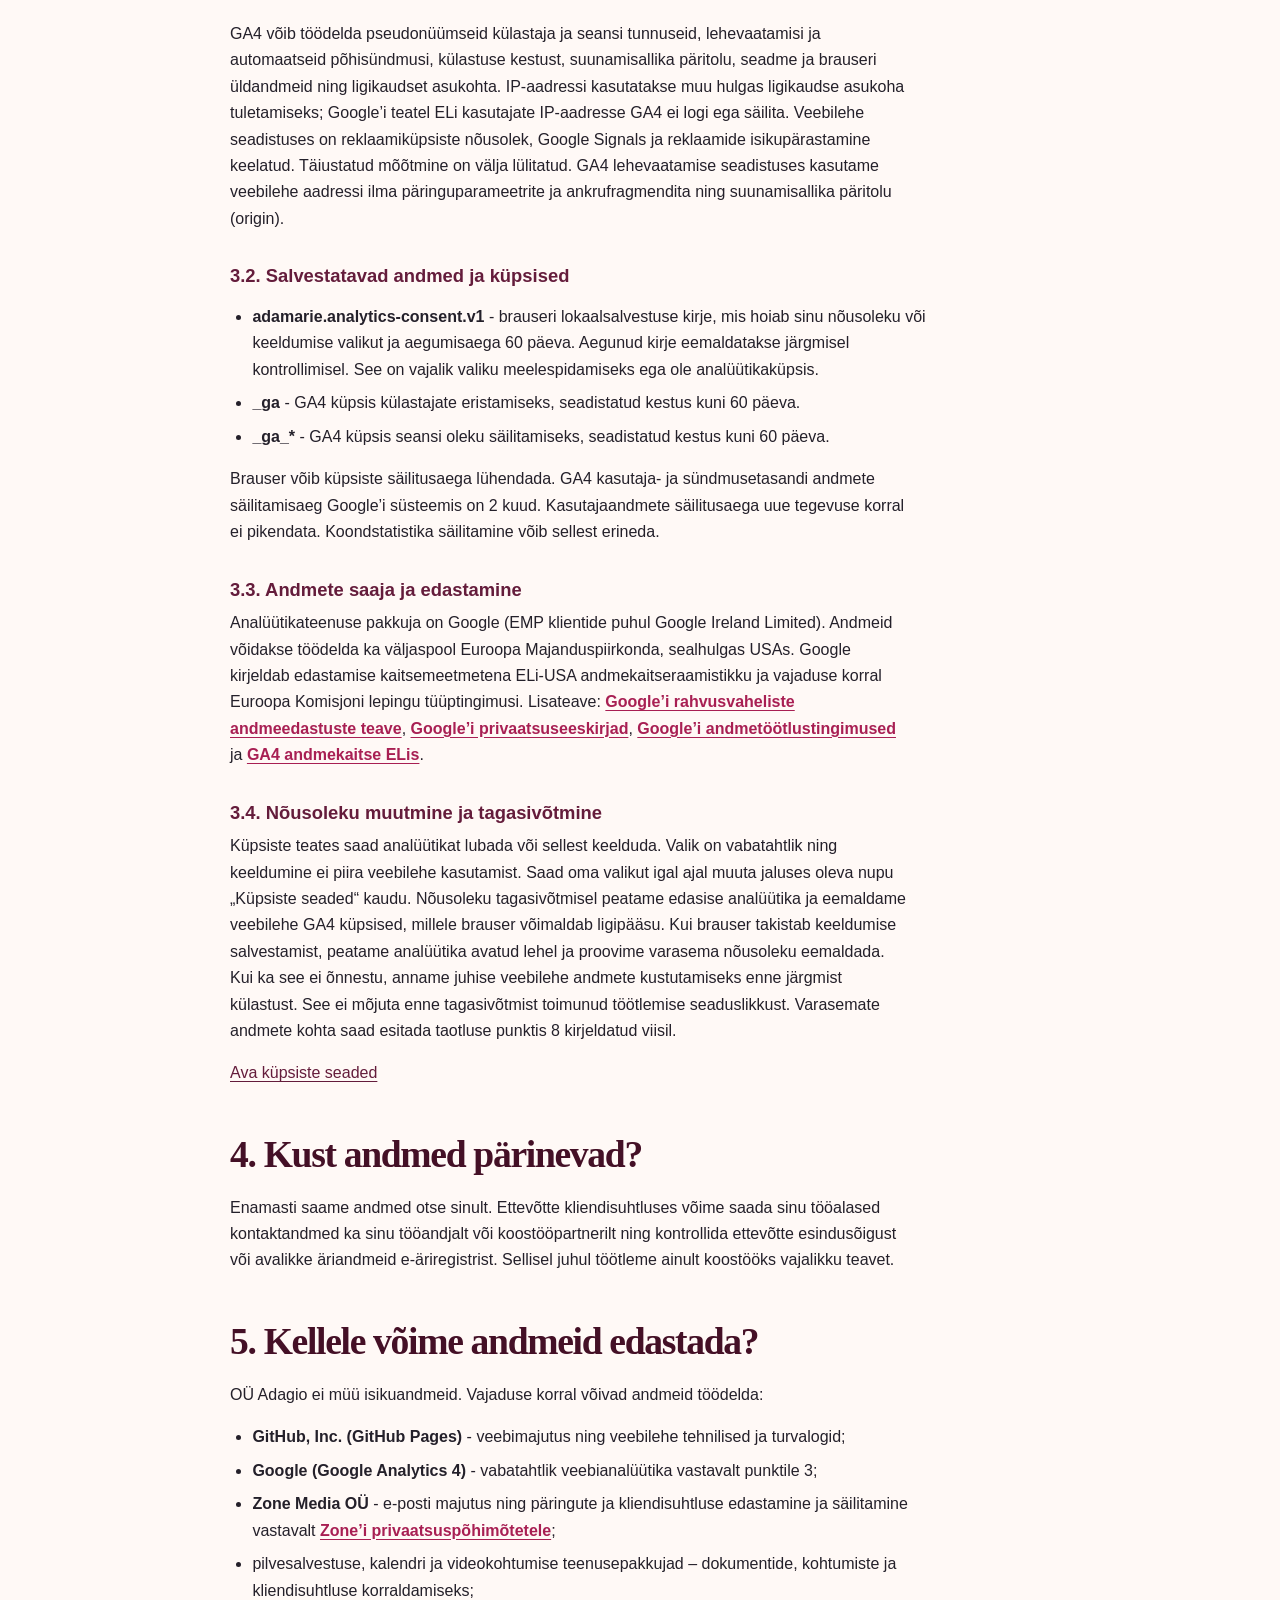
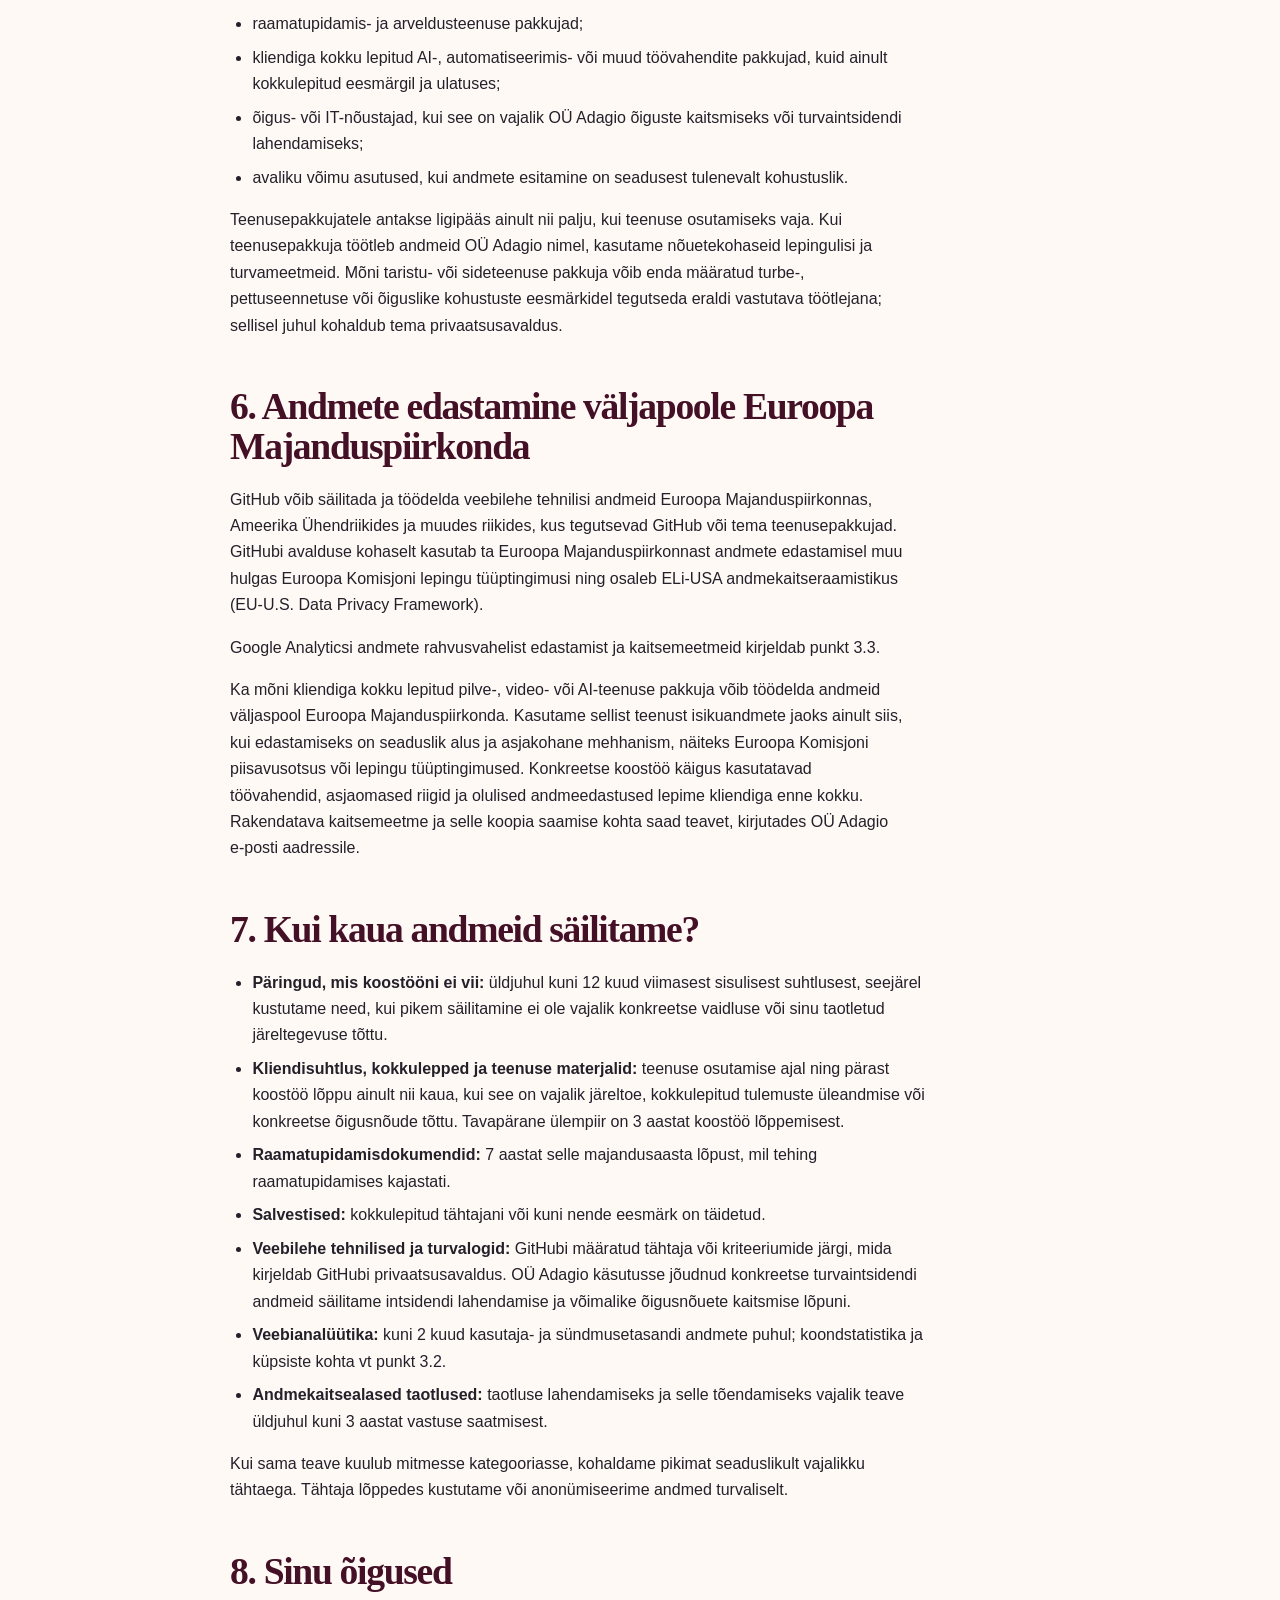
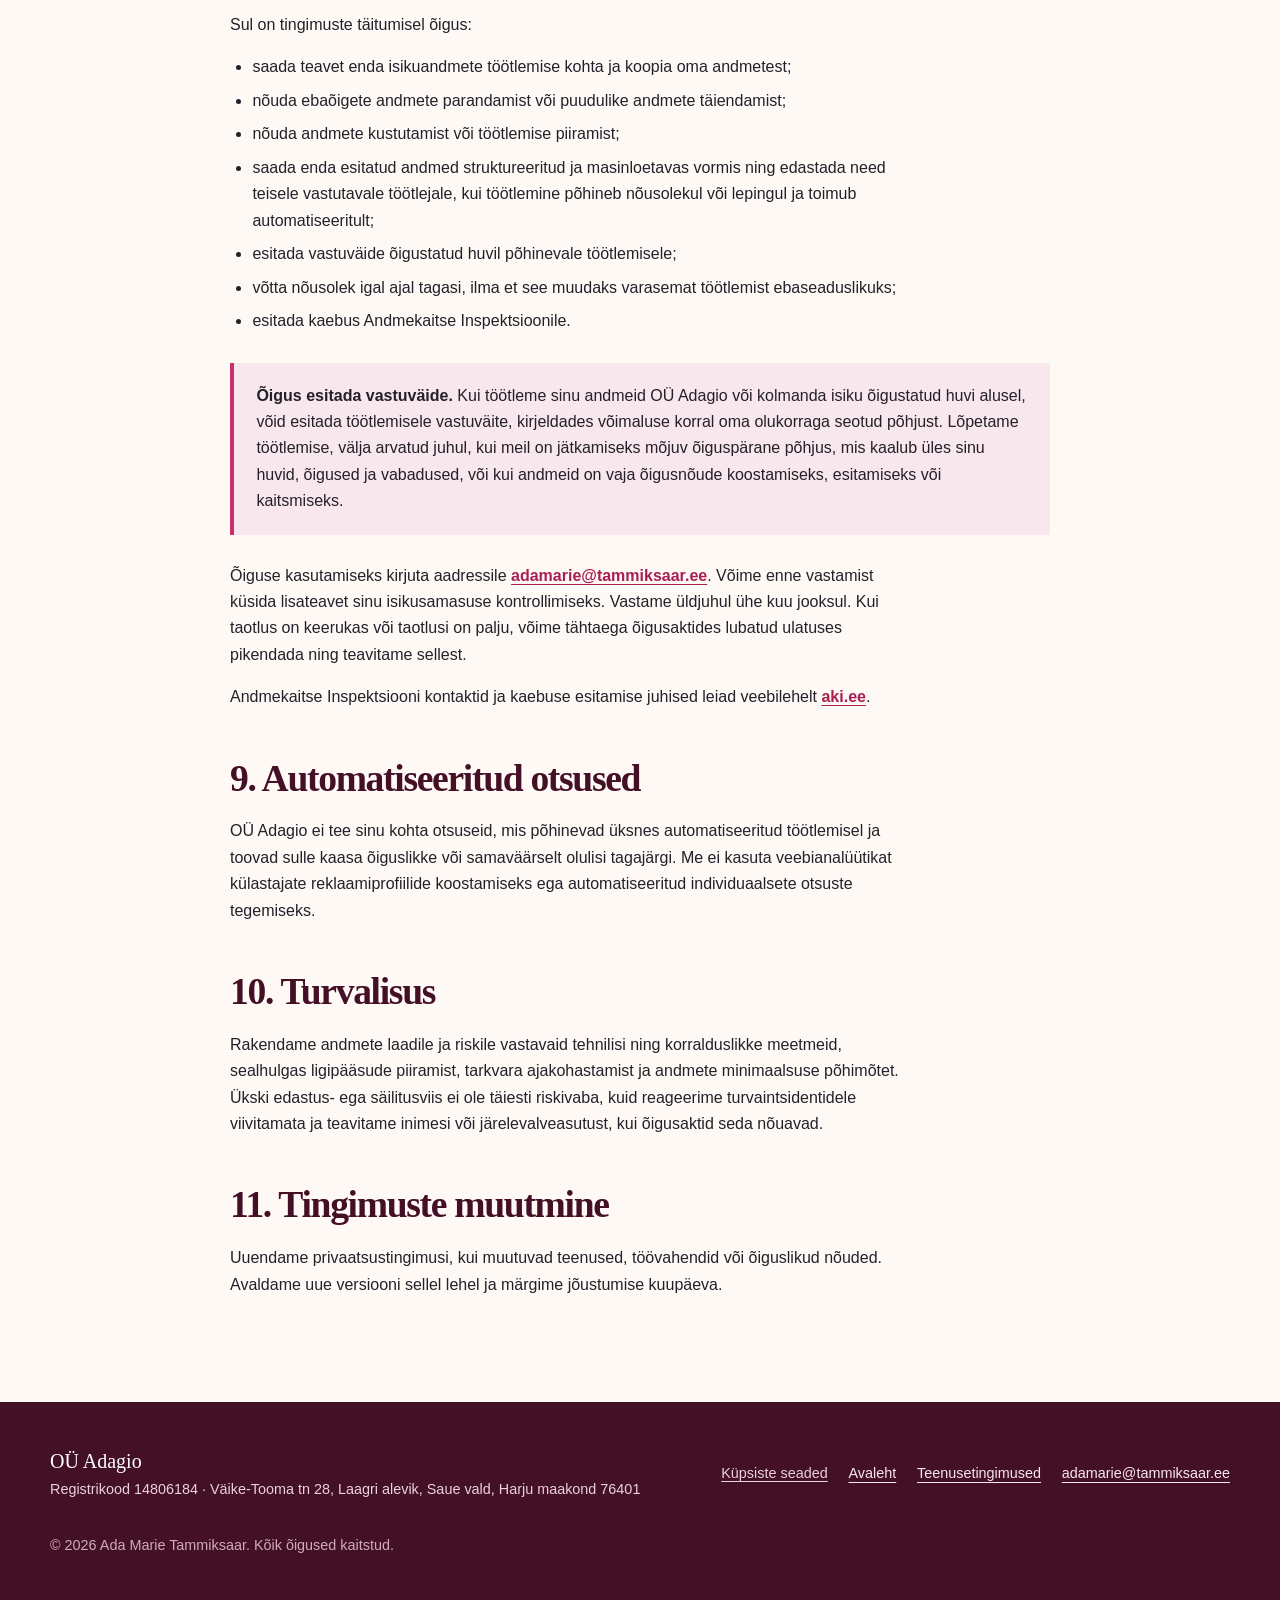
==== commit 52a4c79c: "Simplify analytics consent and fix withdrawal handling" ====
--- a/privaatsus.html
+++ b/privaatsus.html
@@ -215,18 +215,17 @@
           teatel ELi kasutajate IP-aadresse GA4 ei logi ega säilita.
           Veebilehe seadistuses on reklaamiküpsiste nõusolek, Google Signals
           ja reklaamide isikupärastamine keelatud. Täiustatud mõõtmine on välja
-          lülitatud. Veebilehe aadressist ei edastata päringuparameetreid ega
-          ankrufragmenti; suunamisallikast kasutatakse ainult päritolu (origin).
+          lülitatud. GA4 lehevaatamise seadistuses kasutame veebilehe aadressi
+          ilma päringuparameetrite ja ankrufragmendita ning suunamisallika
+          päritolu (origin).
         </p>
         <h3>3.2. Salvestatavad andmed ja küpsised</h3>
         <ul>
           <li><strong>adamarie.analytics-consent.v1</strong> - brauseri
             lokaalsalvestuse kirje, mis hoiab sinu nõusoleku või keeldumise
-            valikut ja aegumisaega kuni 60 päeva. See on vajalik valiku
-            meelespidamiseks ega ole analüütikaküpsis.</li>
-          <li><strong>adamarie_analytics_denied</strong> - vajalik esimese osapoole
-            küpsis keeldumise meelespidamiseks kuni 60 päeva, ainult juhul, kui
-            keeldumist ei õnnestu brauseri lokaalsalvestusse salvestada.</li>
+            valikut ja aegumisaega 60 päeva. Aegunud kirje eemaldatakse järgmisel
+            kontrollimisel. See on vajalik valiku meelespidamiseks ega ole
+            analüütikaküpsis.</li>
           <li><strong>_ga</strong> - GA4 küpsis külastajate eristamiseks,
             seadistatud kestus kuni 60 päeva.</li>
           <li><strong>_ga_*</strong> - GA4 küpsis seansi oleku säilitamiseks,
@@ -258,7 +257,8 @@
           kaudu. Nõusoleku tagasivõtmisel peatame edasise analüütika ja
           eemaldame veebilehe GA4 küpsised, millele brauser võimaldab ligipääsu.
           Kui brauser takistab keeldumise salvestamist, peatame analüütika avatud
-          lehel ja anname juhise veebilehe andmete kustutamiseks.
+          lehel ja proovime varasema nõusoleku eemaldada. Kui ka see ei õnnestu,
+          anname juhise veebilehe andmete kustutamiseks enne järgmist külastust.
           See ei mõjuta enne tagasivõtmist
           toimunud töötlemise seaduslikkust. Varasemate andmete kohta saad
           esitada taotluse punktis 8 kirjeldatud viisil.
@@ -493,16 +493,6 @@
         </p>
       </div>
     </footer>
-    <section class="cookie-banner" id="cookie-banner" aria-labelledby="cookie-heading" hidden>
-      <h2 id="cookie-heading">Analüütikaküpsised</h2>
-      <p>Soovi korral lubad Google Analytics 4 küpsised, et saaksime veebilehe kasutust mõõta ja seda parandada. Keeldumine ei mõjuta veebilehe kasutamist. Valikut saad igal ajal muuta jaluses.</p>
-      <p><a href="privaatsus.html#kupsised">Loe privaatsuse ja küpsiste kohta</a>.</p>
-      <div class="cookie-actions">
-        <button type="button" data-cookie-reject>Keeldu analüütikast</button>
-        <button type="button" data-cookie-accept>Luba analüütika</button>
-      </div>
-      <p class="cookie-status" data-cookie-status role="status"></p>
-    </section>
     <script src="analytics-consent.js" defer></script>
     <script src="toovoogude-automatiseerimine.js" defer></script>
   </body>
